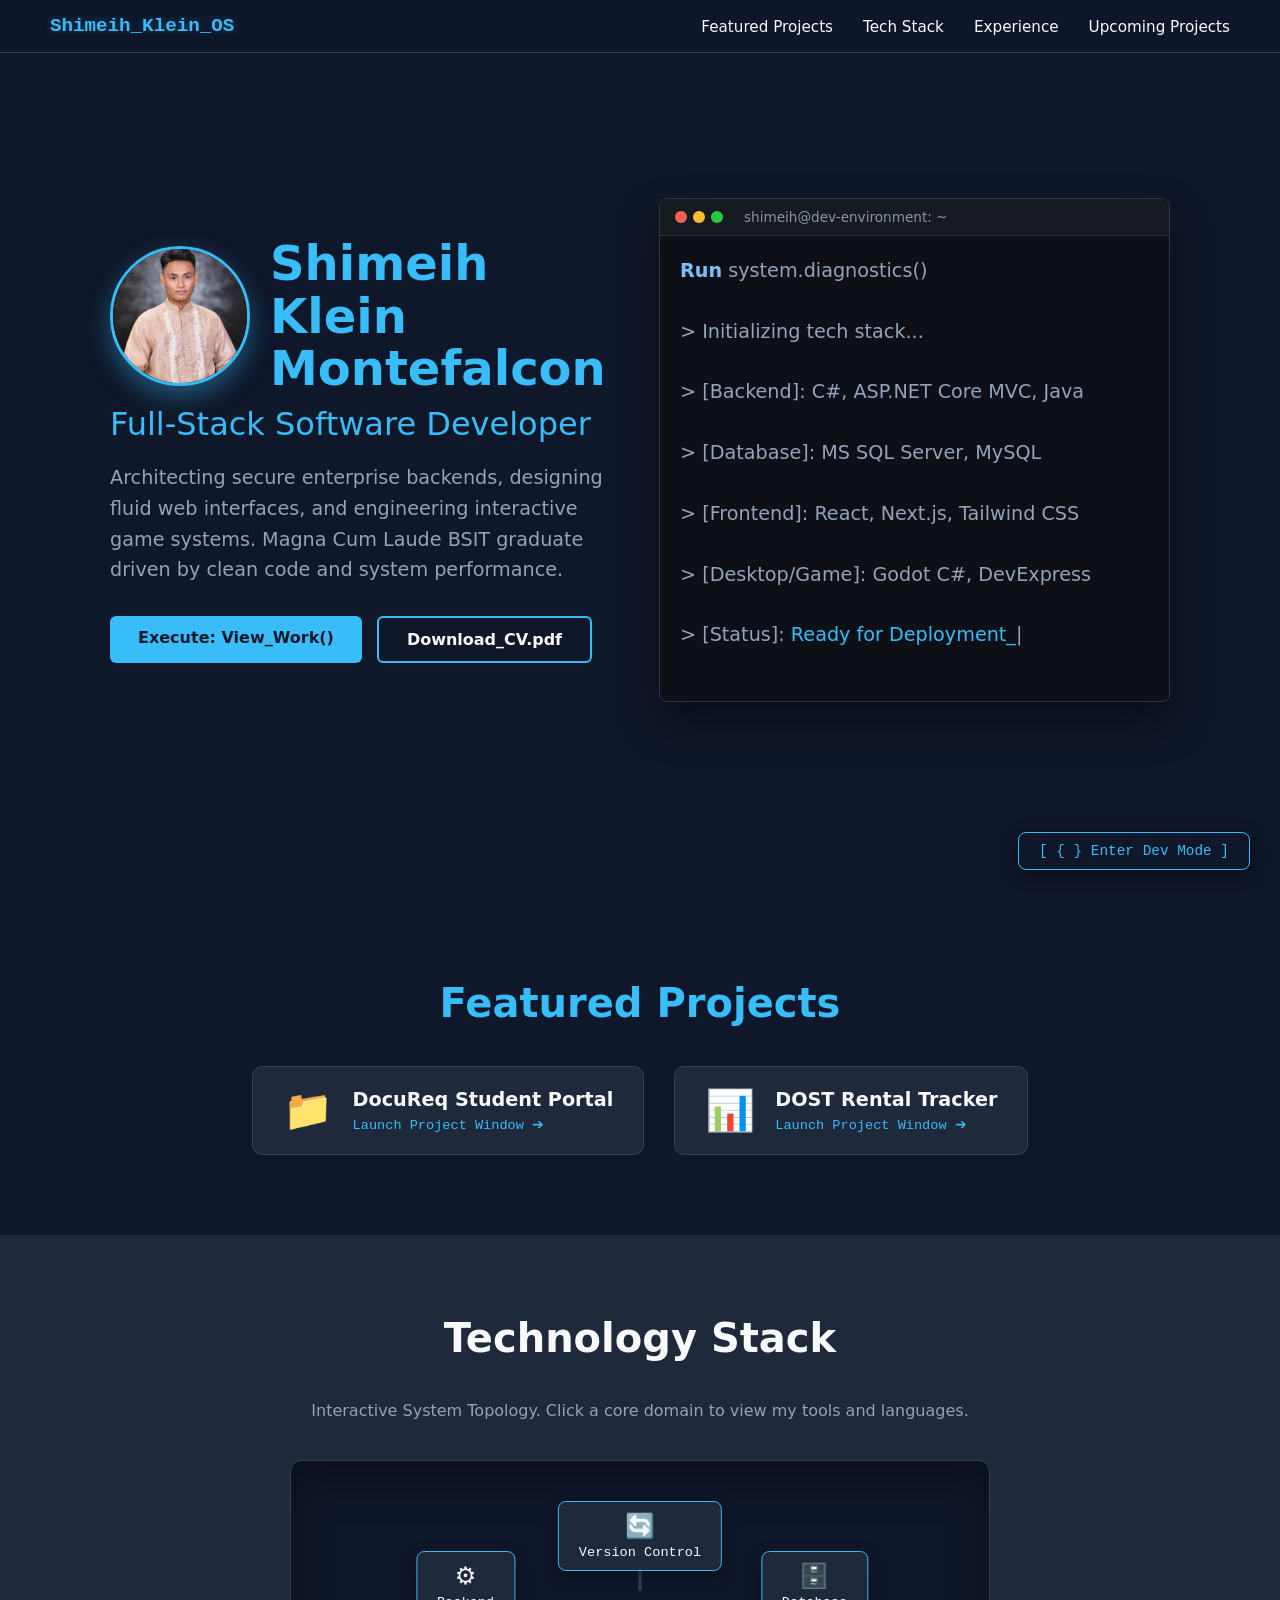
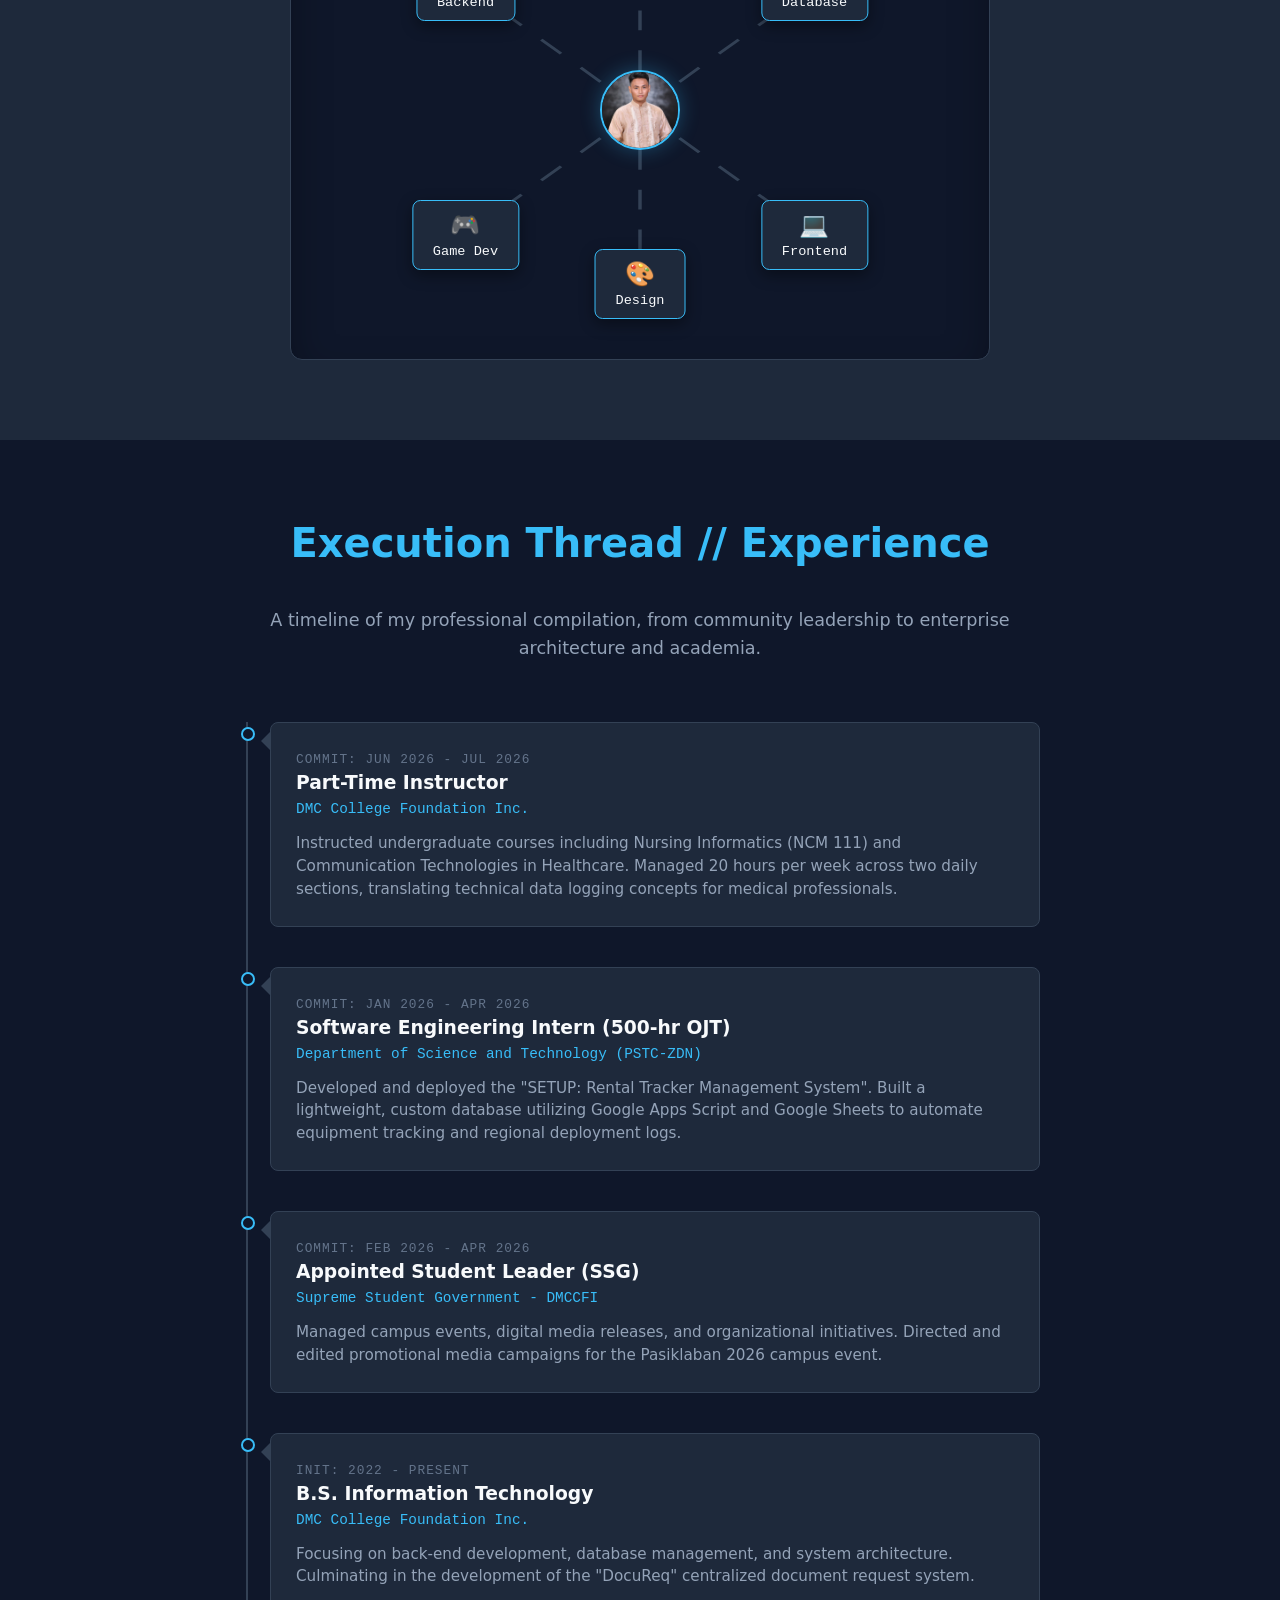
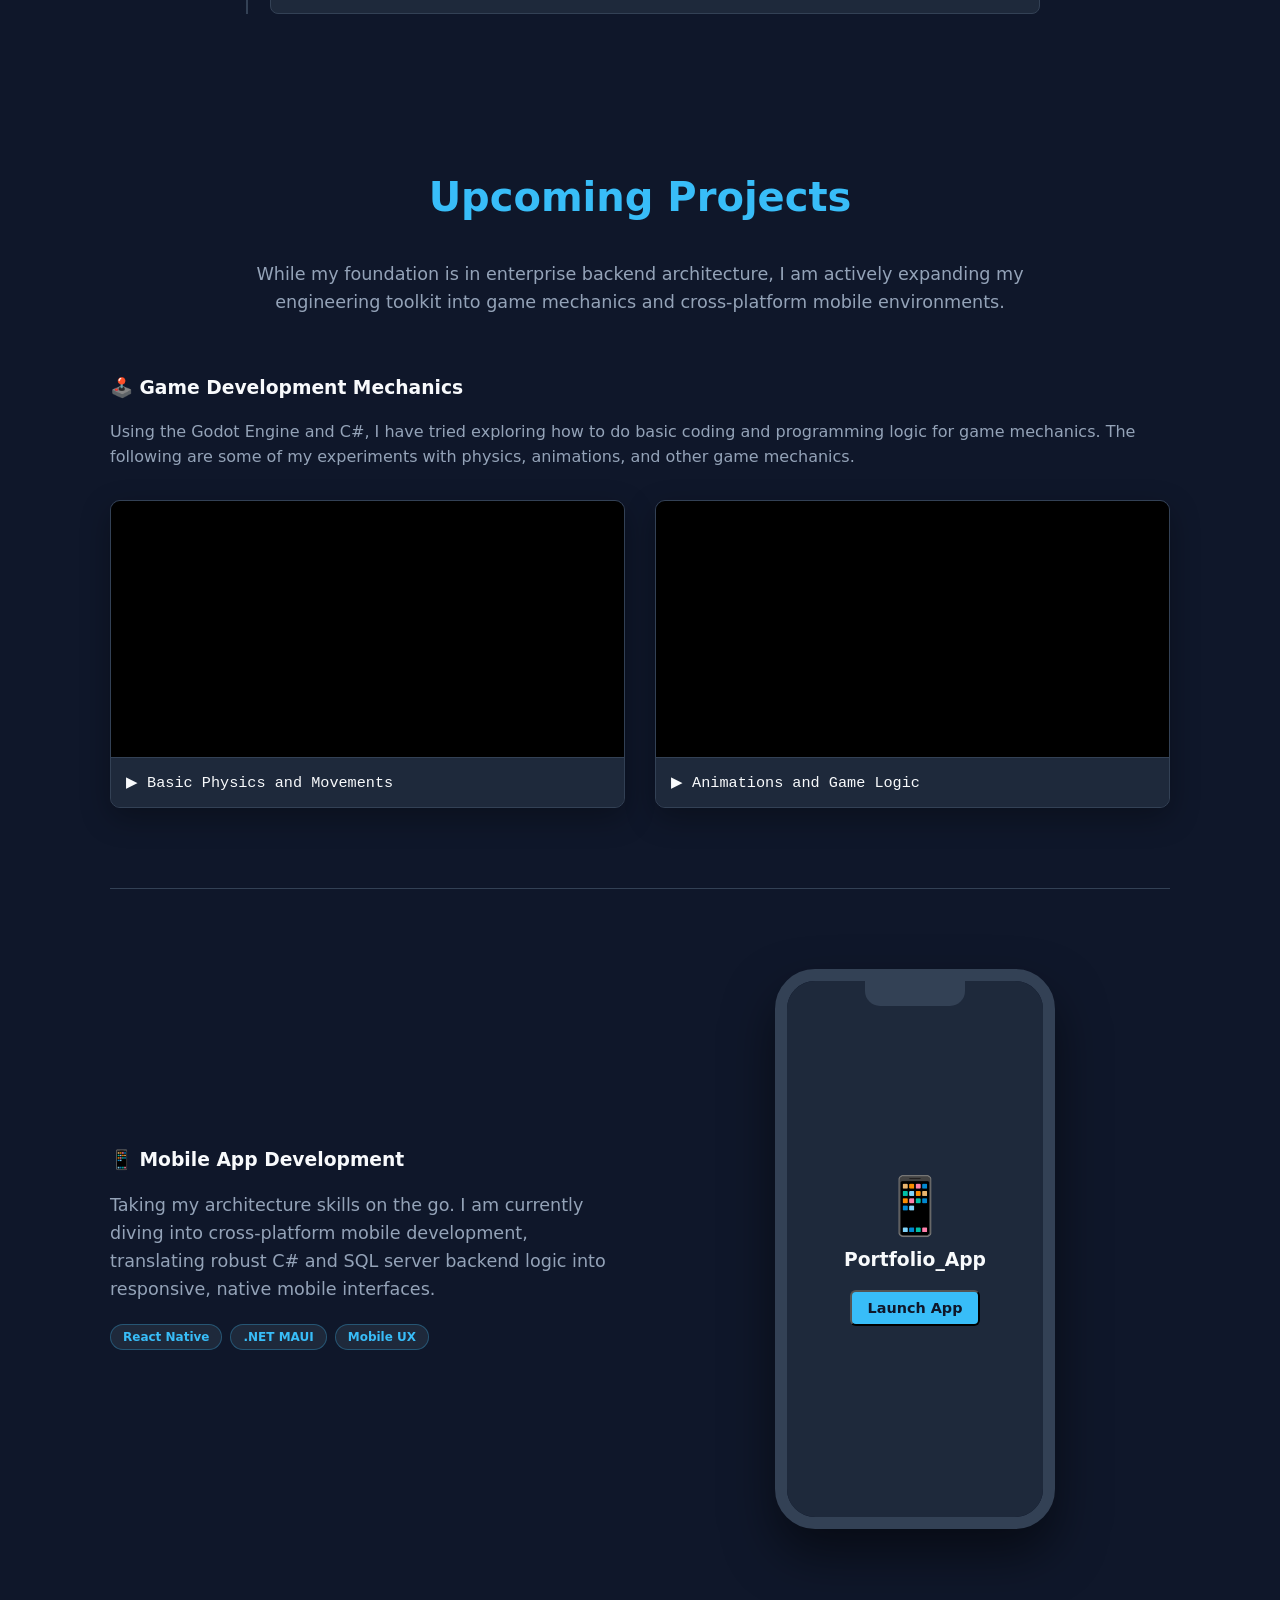
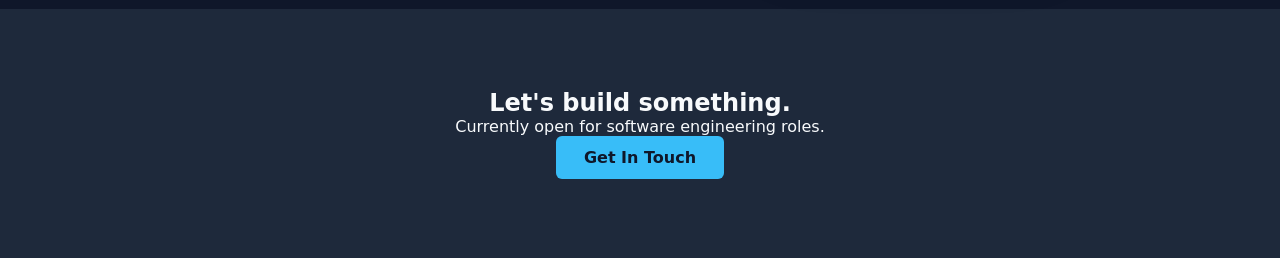
==== index.html @ 4741ec6b "arranged the order of section, added experience section, fixed bugs, added nav, added sleak animatio" ====
<!DOCTYPE html>
<html lang="en">
<head>
  <meta charset="UTF-8">
  <meta name="viewport" content="width=device-width, initial-scale=1.0">
  <title>Shimeih Montefalcon | Software Developer</title>
  <link rel="stylesheet" href="style.css">
</head>
<body>
  <!-- FIXED NAVIGATION BAR -->
  <nav id="navbar">
    <div class="nav-brand">Shimeih_Klein_OS</div>
    <ul class="nav-links">
      <li><a href="#projects">Featured Projects</a></li>
      <li><a href="#skills">Tech Stack</a></li>
      <li><a href="#experience">Experience</a></li>
      <li><a href="#sandbox">Upcoming Projects</a></li>
    </ul>
  </nav>
<!-- DEVELOPER MODE TOGGLE -->
  <!-- DEVELOPER MODE TOGGLE -->
  <button id="dev-toggle" class="dev-btn">[ { } Enter Dev Mode ]</button>
  
  <!-- THE MATRIX BACKGROUND -->
  <canvas id="matrix-bg" class="hidden"></canvas>

  <!-- HERO SECTION: THE TERMINAL -->
  <section id="hero" class="section-dark">
    <div class="container hero-split"> <!-- THIS LINE WAS MISSING -->
      
      <div class="hero-text">
        
        <!-- Grouped Profile Picture and Name -->
        <div class="profile-name-group">
          <div class="profile-wrapper" id="profile-trigger" title="Click to swap image!">
            <!-- Normal UI -->
            <img src="pics/pic1.jpg" alt="Shimeih Klein Montefalcon" id="profile-pic" class="profile-img">
            
            <!-- Skeletal Code (Revealed in X-Ray Mode) -->
            <div class="xray-code">
              &lt;img id="pic"<br>
              &nbsp;&nbsp;class="levitate"<br>
              &nbsp;&nbsp;src="avatar" /&gt;
            </div>
          </div> 
          <h1 class="accent-color">Shimeih Klein<br>Montefalcon</h1>
        </div>

        <h2 style="color: #38bdf8; margin-bottom: 20px;">Full-Stack Software Developer</h2>
        <p>Architecting secure enterprise backends, designing fluid web interfaces, and engineering interactive game systems. Magna Cum Laude BSIT graduate driven by clean code and system performance.</p>
        <div class="button-group-left">
          <a href="#projects" class="btn btn-primary">Execute: View_Work()</a>
          <a href="resume.pdf" class="btn btn-secondary">Download_CV.pdf</a>
        </div>
      </div>
      
      <!-- The "Wow Factor" Terminal Window -->
      <div class="terminal-window">
        <div class="terminal-header">
          <span class="dot red"></span>
          <span class="dot yellow"></span>
          <span class="dot green"></span>
          <span class="terminal-title">shimeih@dev-environment: ~</span>
        </div>
        <div class="terminal-body">
          <p><span class="command">Run</span> system.diagnostics()</p>
          <p class="output">> Initializing tech stack...</p>
          <p class="output">> [Backend]: C#, ASP.NET Core MVC, Java</p>
          <p class="output">> [Database]: MS SQL Server, MySQL</p>
          <p class="output">> [Frontend]: React, Next.js, Tailwind CSS</p>
          <p class="output">> [Desktop/Game]: Godot C#, DevExpress</p>
          <p class="output">> [Status]: <span class="accent-color">Ready for Deployment_</span></p>
        </div>
      </div>

    </div>
  </section>

  <!-- PROJECTS SECTION (MINIMALIST BUTTON TRIGGERS) -->
  <section id="projects" class="section-dark">
    <div class="container center-text">
      <h2 class="section-title accent-color">Featured Projects</h2>
      
      <div class="project-buttons-grid">
        <button class="project-trigger-btn" onclick="openModal('docureq')">
          <div class="btn-icon">📁</div>
          <div class="btn-text">
            <h3>DocuReq Student Portal</h3>
            <span>Launch Project Window ➔</span>
          </div>
        </button>

        <button class="project-trigger-btn" onclick="openModal('dost')">
          <div class="btn-icon">📊</div>
          <div class="btn-text">
            <h3>DOST Rental Tracker</h3>
            <span>Launch Project Window ➔</span>
          </div>
        </button>
      </div>
      
    </div>
  </section>

<!-- TECHNICAL ARCHITECTURE: NETWORK MAP -->
  <section id="skills" class="section-light">
    <div class="container center-text">
      <h2 class="section-title">Technology Stack</h2>
      <p style="color: #94a3b8; margin-bottom: 40px;">Interactive System Topology. Click a core domain to view my tools and languages.</p>
      
      <div class="network-viewport">
        
        <!-- EASTER EGG: The Hidden Background (Behind the map) -->
        <div id="easter-egg-bg" class="hidden" style="position: absolute; top: 0; left: 0; width: 100%; height: 100%; display: flex; flex-direction: column; align-items: center; justify-content: center; background-color: #0f172a; z-index: 0;">
          <img src="happycat.gif" alt="Dancing Cat" style="width: 150px; border-radius: 10px;">
          <h3 style="color: #38bdf8; margin-top: 15px; font-family: 'Consolas', monospace;">You found the secret!</h3>
        </div>
        
        <!-- EASTER EGG: The Hint Text -->
        <div id="easter-egg-hint" class="hidden" style="position: absolute; top: 20px; left: 20px; color: #0f0; font-family: 'Consolas', monospace; font-size: 0.9rem; z-index: 50; text-shadow: 0 0 5px #0f0; pointer-events: none;">Hmm? something is here...</div>
        <button id="reset-map" class="btn btn-secondary hidden" onclick="resetNetwork()" style="position: absolute; top: 10px; right: 10px; z-index: 100; font-size: 0.8rem; padding: 5px 10px;">[ - ] Zoom Out</button>
        
        <div class="network-map" id="network-map">
          
          <!-- The Connecting Wires -->
          <svg class="network-wires" viewBox="0 0 100 100" preserveAspectRatio="none">
            <!-- Center to Top Middle (Version Control) - NEW -->
            <line x1="50" y1="50" x2="50" y2="15" class="wire" />
            <!-- Center to Top Left (Backend) -->
            <line x1="50" y1="50" x2="25" y2="25" class="wire" />
            <!-- Center to Top Right (Database) -->
            <line x1="50" y1="50" x2="75" y2="25" class="wire" />
            <!-- Center to Bottom Left (Game Dev) -->
            <line x1="50" y1="50" x2="25" y2="75" class="wire" />
            <!-- Center to Bottom Right (Frontend) -->
            <line x1="50" y1="50" x2="75" y2="75" class="wire" />
            <!-- Center to Bottom Middle (Design & Leadership) -->
            <line x1="50" y1="50" x2="50" y2="85" class="wire" />
          </svg>

          <!-- The Center Hub (You) -->
          <div class="net-node center-node" style="left: 50%; top: 50%;">
            <img src="pics/pic1.jpg" alt="Center Hub" class="hub-img">
          </div>

          <!-- 1. Version Control Node (NEW - Top Center) -->
          <div class="net-node category-node" style="left: 50%; top: 15%;" onclick="focusNode(this, 50, 15)">
            <div class="node-content">
              <span class="icon">🔄</span>
              <span class="label">Version Control</span>
            </div>
            <div class="tech-dropdown">
              <div class="scrolling-wrapper">
                <div class="scrolling-content">
                  <div class="tech-item"><img src="logos/git.png" onerror="this.style.display='none'"><span>Git</span></div>
                  <div class="tech-item"><img src="logos/github.png" onerror="this.style.display='none'"><span>GitHub</span></div>
                </div>
              </div>
            </div>
          </div>

          <!-- 2. Backend Node (Updated) -->
          <div class="net-node category-node" style="left: 25%; top: 25%;" onclick="focusNode(this, 25, 25)">
            <div class="node-content">
              <span class="icon">⚙️</span>
              <span class="label">Backend</span>
            </div>
            <div class="tech-dropdown">
              <div class="scrolling-wrapper">
                <div class="scrolling-content">
                  <div class="tech-item"><img src="logos/csharp.png" onerror="this.style.display='none'"><span>C#</span></div>
                  <div class="tech-item"><img src="logos/aspnet.png" onerror="this.style.display='none'"><span>ASP.NET</span></div>
                  <div class="tech-item"><img src="logos/php.png" onerror="this.style.display='none'"><span>PHP</span></div>
                  <div class="tech-item"><img src="logos/laravel.png" onerror="this.style.display='none'"><span>Laravel</span></div>
                  <div class="tech-item"><img src="logos/nodejs.png" onerror="this.style.display='none'"><span>Node.js</span></div>
                  <div class="tech-item"><img src="logos/java.png" onerror="this.style.display='none'"><span>Java</span></div>
                  <div class="tech-item"><img src="logos/appscript.png" onerror="this.style.display='none'"><span>Apps Script</span></div>
                </div>
              </div>
            </div>
          </div>

          <!-- 3. Database Node -->
          <div class="net-node category-node" style="left: 75%; top: 25%;" onclick="focusNode(this, 75, 25)">
            <div class="node-content">
              <span class="icon">🗄️</span>
              <span class="label">Database</span>
            </div>
            <div class="tech-dropdown">
              <div class="scrolling-wrapper">
                <div class="scrolling-content">
                  <div class="tech-item"><img src="logos/sql.png" onerror="this.style.display='none'"><span>MS SQL</span></div>
                  <div class="tech-item"><img src="logos/mysql.png" onerror="this.style.display='none'"><span>MySQL</span></div>
                  <div class="tech-item"><img src="logos/ssms.png" onerror="this.style.display='none'"><span>SSMS</span></div>
                </div>
              </div>
            </div>
          </div>

          <!-- 4. Desktop/Game Node -->
          <div class="net-node category-node" style="left: 25%; top: 75%;" onclick="focusNode(this, 25, 75)">
            <div class="node-content">
              <span class="icon">🎮</span>
              <span class="label">Game Dev</span>
            </div>
            <div class="tech-dropdown">
              <div class="scrolling-wrapper">
                <div class="scrolling-content">
                  <div class="tech-item"><img src="logos/godot.png" onerror="this.style.display='none'"><span>Godot</span></div>
                  <div class="tech-item"><img src="logos/devexpress.png" onerror="this.style.display='none'"><span>DevEx</span></div>
                  <div class="tech-item"><img src="logos/dotnet.png" onerror="this.style.display='none'"><span>.NET</span></div>
                </div>
              </div>
            </div>
          </div>

          <!-- 5. Frontend Node (Updated) -->
          <div class="net-node category-node" style="left: 75%; top: 75%;" onclick="focusNode(this, 75, 75)">
            <div class="node-content">
              <span class="icon">💻</span>
              <span class="label">Frontend</span>
            </div>
            <div class="tech-dropdown">
              <div class="scrolling-wrapper">
                <div class="scrolling-content">
                  <div class="tech-item"><img src="logos/html.png" onerror="this.style.display='none'"><span>HTML5</span></div>
                  <div class="tech-item"><img src="logos/css3.png" onerror="this.style.display='none'"><span>CSS3</span></div>
                  <div class="tech-item"><img src="logos/javascript.png" onerror="this.style.display='none'"><span>JavaScript</span></div>
                  <div class="tech-item"><img src="logos/typescript.png" onerror="this.style.display='none'"><span>TypeScript</span></div>
                  <div class="tech-item"><img src="logos/react.png" onerror="this.style.display='none'"><span>React</span></div>
                  <div class="tech-item"><img src="logos/tailwind.png" onerror="this.style.display='none'"><span>Tailwind</span></div>
                  <div class="tech-item"><img src="logos/bootstrap.png" onerror="this.style.display='none'"><span>Bootstrap</span></div>
                </div>
              </div>
            </div>
          </div>

          <!-- 6. Design & Leadership Node -->
          <div class="net-node category-node" style="left: 50%; top: 85%;" onclick="focusNode(this, 50, 85)">
            <div class="node-content">
              <span class="icon">🎨</span>
              <span class="label">Design</span>
            </div>
            <div class="tech-dropdown">
              <div class="scrolling-wrapper">
                <div class="scrolling-content">
                  <div class="tech-item"><img src="design.png" onerror="this.style.display='none'"><span>Graphics</span></div>
                  <div class="tech-item"><img src="manage.png" onerror="this.style.display='none'"><span>Leadership</span></div>
                  <div class="tech-item"><img src="pm.png" onerror="this.style.display='none'"><span>Project Mgt</span></div>
                </div>
              </div>
            </div>
          </div>

        </div>
      </div>
    </div>
  </section>

  <!-- EXPERIENCE TIMELINE (GIT LOG) -->
  <section id="experience" class="section-dark">
    <div class="container">
      <h2 class="section-title accent-color">Execution Thread // Experience</h2>
      <p class="center-text" style="color: #94a3b8; max-width: 800px; margin: 0 auto 60px auto; font-size: 1.1rem; line-height: 1.6;">
        A timeline of my professional compilation, from community leadership to enterprise architecture and academia.
      </p>

      <div class="git-timeline">
        
        <!-- Commit 1: Instructor -->
        <div class="timeline-commit scroll-hidden">
          <div class="commit-dot"></div>
          <div class="commit-card">
            <span class="commit-date">COMMIT: JUN 2026 - JUL 2026</span>
            <h3 style="color: #f8fafc; margin: 5px 0;">Part-Time Instructor</h3>
            <span style="color: #38bdf8; font-size: 0.9rem; font-family: 'Consolas', monospace;">DMC College Foundation Inc.</span>
            <p style="color: #94a3b8; margin-top: 15px; font-size: 0.95rem; line-height: 1.5;">
              Instructed undergraduate courses including Nursing Informatics (NCM 111) and Communication Technologies in Healthcare. Managed 20 hours per week across two daily sections, translating technical data logging concepts for medical professionals.
            </p>
          </div>
        </div>

        <!-- Commit 2: DOST OJT -->
        <div class="timeline-commit scroll-hidden">
          <div class="commit-dot"></div>
          <div class="commit-card">
            <span class="commit-date">COMMIT: JAN 2026 - APR 2026</span>
            <h3 style="color: #f8fafc; margin: 5px 0;">Software Engineering Intern (500-hr OJT)</h3>
            <span style="color: #38bdf8; font-size: 0.9rem; font-family: 'Consolas', monospace;">Department of Science and Technology (PSTC-ZDN)</span>
            <p style="color: #94a3b8; margin-top: 15px; font-size: 0.95rem; line-height: 1.5;">
              Developed and deployed the "SETUP: Rental Tracker Management System". Built a lightweight, custom database utilizing Google Apps Script and Google Sheets to automate equipment tracking and regional deployment logs.
            </p>
          </div>
        </div>

        <!-- Commit 3: SSG Leader -->
        <div class="timeline-commit scroll-hidden">
          <div class="commit-dot"></div>
          <div class="commit-card">
            <span class="commit-date">COMMIT: FEB 2026 - APR 2026</span>
            <h3 style="color: #f8fafc; margin: 5px 0;">Appointed Student Leader (SSG)</h3>
            <span style="color: #38bdf8; font-size: 0.9rem; font-family: 'Consolas', monospace;">Supreme Student Government - DMCCFI</span>
            <p style="color: #94a3b8; margin-top: 15px; font-size: 0.95rem; line-height: 1.5;">
              Managed campus events, digital media releases, and organizational initiatives. Directed and edited promotional media campaigns for the Pasiklaban 2026 campus event.
            </p>
          </div>
        </div>

        <!-- Commit 4: Academic Foundation -->
        <div class="timeline-commit scroll-hidden">
          <div class="commit-dot"></div>
          <div class="commit-card">
            <span class="commit-date">INIT: 2022 - PRESENT</span>
            <h3 style="color: #f8fafc; margin: 5px 0;">B.S. Information Technology</h3>
            <span style="color: #38bdf8; font-size: 0.9rem; font-family: 'Consolas', monospace;">DMC College Foundation Inc.</span>
            <p style="color: #94a3b8; margin-top: 15px; font-size: 0.95rem; line-height: 1.5;">
              Focusing on back-end development, database management, and system architecture. Culminating in the development of the "DocuReq" centralized document request system.
            </p>
          </div>
        </div>

      </div>
    </div>
  </section>

  <!-- CURRENT FOCUS & SANDBOX SECTION -->
  <section id="sandbox" class="section-dark">
    <div class="container">
      <h2 class="section-title accent-color">Upcoming Projects</h2>
      <p class="center-text" style="color: #94a3b8; max-width: 800px; margin: 0 auto 60px auto; font-size: 1.1rem; line-height: 1.6;">
        While my foundation is in enterprise backend architecture, I am actively expanding my engineering toolkit into game mechanics and cross-platform mobile environments.
      </p>

      <!-- Sub-section 1: Game Development -->
      <div class="sandbox-block" style="margin-bottom: 80px;">
        <h3 style="margin-bottom: 20px; color: #f8fafc;">🕹️ Game Development Mechanics</h3>
        <p style="color: #94a3b8; margin-bottom: 30px; line-height: 1.6;">
          Using the Godot Engine and C#, I have tried exploring how to do basic coding and programming logic for game mechanics. The following are some of my experiments with physics, animations, and other game mechanics.
        </p>
        
        <div class="video-showcase-grid">
          <div class="video-card">
            <video src="vids/godot1.mp4" autoplay loop muted playsinline class="showcase-video"></video>
            <div class="video-caption">▶ Basic Physics and Movements</div>
          </div>
          <div class="video-card">
            <video src="vids/godot2.mp4" autoplay loop muted playsinline class="showcase-video"></video>
            <div class="video-caption">▶ Animations and Game Logic</div>
          </div>
        </div>
      </div>

      <!-- Subtle Divider -->
      <hr style="border: 0; height: 1px; background-color: #334155; margin-bottom: 80px;">

      <!-- Sub-section 2: Mobile App Development -->
      <div class="sandbox-block hero-split">
        <div class="hero-text">
          <h3 style="margin-bottom: 20px; color: #f8fafc;">📱 Mobile App Development</h3>
          <p style="color: #94a3b8; font-size: 1.1rem; line-height: 1.6; margin-bottom: 20px;">
            Taking my architecture skills on the go. I am currently diving into cross-platform mobile development, translating robust C# and SQL server backend logic into responsive, native mobile interfaces.
          </p>
          <div class="tech-tags">
            <span>React Native</span> <span>.NET MAUI</span> <span>Mobile UX</span>
          </div>
        </div>
        
        <!-- The Interactive CSS Phone -->
        <div class="phone-container">
          <div class="phone-frame">
            <div class="phone-notch"></div>
            
            <div class="phone-screen" id="mobile-screen">
              <!-- State 1: Start Screen -->
              <div class="app-ui" id="app-start">
                <div class="app-icon">📱</div>
                <h3 style="margin-bottom: 20px; color: #f8fafc;">Portfolio_App</h3>
                <button class="btn btn-primary" onclick="bootApp()" style="padding: 8px 16px; font-size: 0.9rem;">Launch App</button>
              </div>
              
              <!-- State 2: Loading Sequence (Hidden) -->
              <div class="app-ui hidden" id="app-loading">
                <div class="spinner"></div>
                <p class="terminal-text">Compiling assets...</p>
                <p class="terminal-text" style="color: #94a3b8; font-size: 0.75rem; margin-top: 5px;">Connecting to C# backend</p>
              </div>
              
              <!-- State 3: Active App (Hidden) -->
              <div class="app-ui hidden" id="app-active" style="padding: 0;">
                <div class="mobile-header" style="color: #f8fafc;">Home</div>
                <div class="mobile-body">
                  <div class="skeleton-line"></div>
                  <div class="skeleton-line short"></div>
                  
                  <div class="mobile-card">
                    <strong>Status:</strong> Sync Successful
                    <br><br>
                    <span style="color: #94a3b8;">Data retrieved from MS SQL Server via secure API endpoint.</span>
                  </div>
                  
                  <button class="btn btn-secondary" onclick="resetApp()" style="margin-top: 40px; font-size: 0.8rem; padding: 6px 12px;">Close App</button>
                </div>
              </div>
            </div>
          </div>
        </div>
      </div>

    </div>
  </section>

  <!-- FOOTER -->
  <footer id="contact" class="section-light center-text">
    <div class="container">
      <h2>Let's build something.</h2>
      <p>Currently open for software engineering roles.</p>
      <a href="mailto:your.email@gmail.com" class="btn btn-primary">Get In Touch</a>
    </div>
  </footer>

  <!-- PROJECT APP WINDOW (MODAL) -->
  <div id="project-modal" class="modal-overlay" onclick="closeModal(event)">
    <div class="modal-window">
      <div class="modal-header">
        <span class="modal-title-bar" id="modal-header-title">Project_Viewer.exe</span>
        <button class="close-modal-btn" onclick="forceCloseModal()">✖</button>
      </div>
      
      <div class="modal-content-split">
        <!-- Left Side: Carousel -->
        <div class="modal-carousel">
          <img src="" alt="Project Screenshot" id="modal-img" class="carousel-img" onclick="openLightbox(this.src)">
          <p class="click-reminder">🔍 Click image to enlarge</p>
          <div class="carousel-controls">
            <button onclick="modalPrevImage()">◀ Prev</button>
            <button onclick="modalNextImage()">Next ▶</button>
          </div>
        </div>
        
        <!-- Right Side: Description -->
        <div class="modal-info">
          <h3 id="modal-title" style="color: #38bdf8; margin-bottom: 15px; font-size: 1.8rem;">Project Title</h3>
          <p id="modal-desc" style="color: #cbd5e1; line-height: 1.6; font-size: 1.05rem;">Project description goes here.</p>
        </div>
      </div>
    </div>
  </div>
  
  <!-- FULLSCREEN LIGHTBOX -->
  <div id="lightbox" class="lightbox" onclick="closeLightbox()">
    <span class="close-lightbox">&times;</span>
    <img class="lightbox-content" id="lightbox-img">
  </div>
  
  <script>
    function toggleCard(clickedCard) {
      // 1. Find all cards on the page
      const allCards = document.querySelectorAll('.tech-card');
      
      // 2. If the clicked card is already open, just close it.
      if (clickedCard.classList.contains('expanded')) {
        clickedCard.classList.remove('expanded');
        return;
      }
      
      // 3. Otherwise, close ALL cards first (Accordion style)
      allCards.forEach(card => {
        card.classList.remove('expanded');
      });
      
      // 4. Then open the one you just clicked
      clickedCard.classList.add('expanded');
    }
    // --- PROFILE PICTURE LOGIC ---
    // Insert the exact file names of your 3 pictures here
    const images = ['pics/pic1.jpg', 'pics/pic2.jpg', 'pics/pic3.jpg'];
    let currentImgIndex = 0;
    
    const profilePic = document.getElementById('profile-pic');
    const profileTrigger = document.getElementById('profile-trigger');
    let autoSwapTimer;

    function swapImage() {
      // 1. Add the spin class to trigger the CSS animation
      profilePic.classList.add('spin-active');
      
      // 2. Wait exactly 300ms (halfway through the 0.6s spin) to swap the image source
      setTimeout(() => {
        currentImgIndex = (currentImgIndex + 1) % images.length;
        profilePic.src = images[currentImgIndex];
      }, 300);

      // 3. Remove the class after the animation ends (600ms) so it can spin again later
      setTimeout(() => {
        profilePic.classList.remove('spin-active');
      }, 600);
    }

    function resetTimer() {
      clearInterval(autoSwapTimer);
      autoSwapTimer = setInterval(swapImage, 5000); // 5000 milliseconds = 5 seconds
    }

    // Start the timer when the page loads
    resetTimer();

    // When the user clicks the floating image, swap it immediately and restart the clock
    profileTrigger.addEventListener('click', () => {
      swapImage();
      resetTimer(); 
    });

    // --- X-RAY / MATRIX DEV MODE LOGIC ---
    const devToggle = document.getElementById('dev-toggle');
    const canvas = document.getElementById('matrix-bg');
    const ctx = canvas.getContext('2d');
    let matrixInterval;

    // The characters that will fall
    const katakana = 'アァカサタナハマヤャラワガザダバパイィキシチニヒミリヰギジヂビピウゥクスツヌフムユュルグズブヅプエェケセテネヘメレヱゲゼデベペオォコソトノホモヨョロゴゾドボポヴッン';
    const latin = 'ABCDEFGHIJKLMNOPQRSTUVWXYZ';
    const nums = '0123456789';
    const alphabet = katakana + latin + nums;

    const fontSize = 16;
    let columns = window.innerWidth / fontSize;
    let drops = [];

    // Prepares the canvas size
    function initMatrix() {
      canvas.width = window.innerWidth;
      canvas.height = window.innerHeight;
      columns = canvas.width / fontSize;
      drops = [];
      for(let x = 0; x < columns; x++) { drops[x] = 1; }
    }

    // Draws the falling code frame by frame
    function drawMatrix() {
      ctx.fillStyle = 'rgba(0, 0, 0, 0.05)';
      ctx.fillRect(0, 0, canvas.width, canvas.height);
      
      ctx.fillStyle = '#0F0'; // Matrix Green
      ctx.font = fontSize + 'px monospace';
      
      for(let i = 0; i < drops.length; i++) {
        const text = alphabet.charAt(Math.floor(Math.random() * alphabet.length));
        ctx.fillText(text, i * fontSize, drops[i] * fontSize);
        
        // Randomly reset a drop to the top of the screen
        if(drops[i] * fontSize > canvas.height && Math.random() > 0.975) {
          drops[i] = 0;
        }
        drops[i]++;
      }
    }

    // Adjust the canvas if the user resizes their window
    window.addEventListener('resize', () => {
      if(document.body.classList.contains('xray-active')) initMatrix();
    });

    // The Toggle Trigger
    devToggle.addEventListener('click', () => {
      document.body.classList.toggle('xray-active');
      
      if(document.body.classList.contains('xray-active')) {
        devToggle.innerText = "[ X ] Exit X-Ray";
        canvas.classList.remove('hidden');
        initMatrix();
        matrixInterval = setInterval(drawMatrix, 33); // Runs at ~30 FPS
      } else {
        devToggle.innerText = "[ { } Enter Dev Mode ]";
        canvas.classList.add('hidden');
        clearInterval(matrixInterval);
        ctx.clearRect(0, 0, canvas.width, canvas.height); // Clears the screen
      }
    });

    // --- PROJECT CAROUSEL LOGIC ---
    

    // Keeps track of which image is currently showing
    const currentIndices = {
      'docureq': 0,
      'dost': 0
    };

    // --- APP WINDOW (MODAL) LOGIC ---
    
    // The master database of your projects
    const projectData = {
      'docureq': {
        title: 'DocuReq Student Portal',
        desc: 'A centralized web portal built entirely with C#, ASP.NET Core MVC, and Microsoft SQL Server. It features a robust relational database backend that handles document requests securely and efficiently, replacing manual campus workflows.',
        images: ['screenshots/docureq1.png', 'screenshots/docureq2.png', 'screenshots/docureq3.png', 'screenshots/docureq4.png', 'screenshots/docureq5.png', 'screenshots/docureq6.png', 'screenshots/docureq7.png', 'screenshots/docureq8.png', 'screenshots/docureq9.png']
      },
      'dost': {
        title: 'DOST Rental Tracker',
        desc: 'An automated management system built for the Department of Science and Technology. Engineered using Google Apps Script and Google Sheets, it acts as a lightweight custom database to track equipment deployment and rental statuses.',
        images: ['screenshots/dost1.png', 'screenshots/dost2.png', 'screenshots/dost3.png', 'screenshots/dost4.png', 'screenshots/dost5.png', 'screenshots/dost6.png']
      }
    };

    let activeProjectKey = '';
    let activeImageIndex = 0;

    function openModal(projectKey) {
      activeProjectKey = projectKey;
      activeImageIndex = 0;
      const data = projectData[projectKey];

      // Populate the text
      document.getElementById('modal-title').innerText = data.title;
      document.getElementById('modal-desc').innerText = data.desc;
      
      // Load the first image
      const imgElement = document.getElementById('modal-img');
      imgElement.src = data.images[0];
      
      // Show the window
      document.getElementById('project-modal').classList.add('show');
    }

    function forceCloseModal() {
      document.getElementById('project-modal').classList.remove('show');
    }

    // Closes modal if you click the dark background outside the window
    function closeModal(event) {
      if (event.target.id === 'project-modal') forceCloseModal();
    }

    function modalPrevImage() {
      const imgElement = document.getElementById('modal-img');
      const images = projectData[activeProjectKey].images;
      
      imgElement.classList.add('fade-out');
      setTimeout(() => {
        activeImageIndex = (activeImageIndex - 1 + images.length) % images.length;
        imgElement.src = images[activeImageIndex];
        imgElement.classList.remove('fade-out');
      }, 200);
    }

    function modalNextImage() {
      const imgElement = document.getElementById('modal-img');
      const images = projectData[activeProjectKey].images;
      
      imgElement.classList.add('fade-out');
      setTimeout(() => {
        activeImageIndex = (activeImageIndex + 1) % images.length;
        imgElement.src = images[activeImageIndex];
        imgElement.classList.remove('fade-out');
      }, 200);
    }

    // --- LIGHTBOX LOGIC ---
    function openLightbox(imageSrc) {
      const lightbox = document.getElementById('lightbox');
      const lightboxImg = document.getElementById('lightbox-img');
      
      lightboxImg.src = imageSrc;         // Put the clicked image into the lightbox
      lightbox.classList.add('show');     // Trigger the CSS animation to show it
    }

    function closeLightbox() {
      const lightbox = document.getElementById('lightbox');
      lightbox.classList.remove('show');  // Trigger the CSS animation to hide it
    }

    // --- MOBILE APP SIMULATOR LOGIC ---
    function bootApp() {
      // Hide start screen, show loading
      document.getElementById('app-start').classList.add('hidden');
      document.getElementById('app-loading').classList.remove('hidden');
      
      // Wait exactly 2 seconds, then show the app interface
      setTimeout(() => {
        document.getElementById('app-loading').classList.add('hidden');
        document.getElementById('app-active').classList.remove('hidden');
      }, 2000); 
    }

    function resetApp() {
      // Closes the app and resets to the start screen
      document.getElementById('app-active').classList.add('hidden');
      document.getElementById('app-start').classList.remove('hidden');
    }

    // --- ADVANCED NETWORK MAP ENGINE ---
    const networkMap = document.getElementById('network-map');
    const networkViewport = document.querySelector('.network-viewport');
    const resetBtn = document.getElementById('reset-map');

    let scale = 1;
    let currentX = 0;
    let currentY = 0;
    
    // Dragging State Variables
    let isDragging = false;
    let startMouseX, startMouseY;

    // Easter Egg Variables
    let eggTimer = null;
    let isEggTriggered = false;

    // Apply the math to the screen
    function updateTransform() {
      networkMap.style.transform = `translate(${currentX}px, ${currentY}px) scale(${scale})`;
    }

    // 3. Free-Roam Mouse Wheel Zoom Logic
    networkViewport.addEventListener('wheel', (e) => {
      // Prevent the main webpage from scrolling when zooming the map
      e.preventDefault(); 
      
      const zoomSpeed = 0.15; // How fast it zooms per scroll tick
      
      // If deltaY is negative, they are scrolling UP (Zoom In)
      if (e.deltaY < 0) {
        scale += zoomSpeed;
      } 
      // If deltaY is positive, they are scrolling DOWN (Zoom Out)
      else {
        scale -= zoomSpeed;
      }
      
      // Constrain the zoom limits: Minimum 1x (normal), Maximum 3x (super close)
      scale = Math.max(1, Math.min(scale, 3));
      
      // Apply the zoom
      updateTransform();
      
      // If the user zooms all the way back out to normal size, reset the menus
      if (scale === 1) {
        resetNetwork();
      } else {
        // Show the reset button so they can click to instantly zoom out
        resetBtn.classList.remove('hidden');
      }
    });

    // 4. Click Outside to Reset Logic
    document.addEventListener('click', (e) => {
      // Check if the map is currently zoomed in
      const isZoomed = networkViewport.classList.contains('zoomed');
      
      // If we clicked somewhere on the screen that is NOT inside the network viewport
      if (isZoomed && !networkViewport.contains(e.target)) {
        resetNetwork();
      }
    });
    
    // 5. Seamless Infinite Scroll Cloner
    // This secretly duplicates the items in your tech dropdowns so they can loop endlessly
    document.querySelectorAll('.scrolling-content').forEach(content => {
      // Takes whatever is inside the list and copies it directly below itself
      content.innerHTML += content.innerHTML;
    });

    // 1. Centering Zoom Logic (Fixes the out-of-bounds issue)
    function focusNode(clickedNode, xPercent, yPercent) {
      document.querySelectorAll('.category-node').forEach(node => node.classList.remove('active'));
      clickedNode.classList.add('active');
      networkViewport.classList.add('zoomed');
      
      scale = 1.6; // Slightly zoomed out so sub-nodes fit perfectly
      
      // Calculate how far to pan to put the clicked node in the dead center
      const mapWidth = networkViewport.offsetWidth;
      const mapHeight = networkViewport.offsetHeight;
      
      currentX = ((50 - xPercent) / 100) * mapWidth * scale;
      currentY = ((50 - yPercent) / 100) * mapHeight * scale;
      
      updateTransform();
      resetBtn.classList.remove('hidden');
    }

    function resetNetwork() {
      scale = 1;
      currentX = 0;
      currentY = 0;
      updateTransform();
      
      document.querySelectorAll('.category-node').forEach(node => node.classList.remove('active'));
      networkViewport.classList.remove('zoomed');
      resetBtn.classList.add('hidden');
      
      // --- Reset Easter Egg ---
      isEggTriggered = false;
      if (eggTimer) clearTimeout(eggTimer);
      eggTimer = null;
      document.getElementById('easter-egg-bg').classList.add('hidden');
      document.getElementById('easter-egg-hint').classList.add('hidden');
      networkMap.classList.remove('flung'); // Snaps the map back instantly
    }

    // 2. Blueprint Dragging Logic (Navigation with Limits)
    networkViewport.addEventListener('mousedown', (e) => {
      // Don't trigger drag if they are clicking a node or button
      if (e.target.closest('.category-node') || e.target.closest('.btn')) return; 
      
      isDragging = true;
      networkViewport.classList.add('is-dragging');
      
      // Record where the mouse grabbed the map
      startMouseX = e.clientX - currentX;
      startMouseY = e.clientY - currentY;
    });

    window.addEventListener('mousemove', (e) => {
      if (!isDragging) return;
      
      // Calculate the distance dragged
      let rawX = e.clientX - startMouseX;
      let rawY = e.clientY - startMouseY;

      // Implements the boundaries (Limits panning to 250px in any direction)
      const limit = 250 * scale; 
      currentX = Math.max(-limit, Math.min(limit, rawX));
      currentY = Math.max(-limit, Math.min(limit, rawY));

      updateTransform();
    });

    window.addEventListener('mousemove', (e) => {
      if (!isDragging) return;
      
      let rawX = e.clientX - startMouseX;
      let rawY = e.clientY - startMouseY;

      const limit = 250 * scale; 
      currentX = Math.max(-limit, Math.min(limit, rawX));
      currentY = Math.max(-limit, Math.min(limit, rawY));

      updateTransform();

      // --- EASTER EGG LOGIC ---
      // If user drags the map hard to the bottom-right (rawX/rawY hit the limit)
      if (rawX >= limit && rawY >= limit && !isEggTriggered) {
        
        document.getElementById('easter-egg-hint').classList.remove('hidden');
        
        // Start the 3-second timer if it hasn't started yet
        if (!eggTimer) {
          eggTimer = setTimeout(() => {
            isEggTriggered = true;
            document.getElementById('easter-egg-hint').classList.add('hidden');
            document.getElementById('easter-egg-bg').classList.remove('hidden');
            
            // Fling the blueprint away!
            networkMap.classList.add('flung');
            
            // Force the mouse to let go of the map
            isDragging = false;
            networkViewport.classList.remove('is-dragging');
            
            // Show reset button so they know they can click it to exit
            resetBtn.classList.remove('hidden');
          }, 3000); // 3000 milliseconds = 3 seconds
        }
      } else {
        // If they stop pulling the edge before 3 seconds, cancel the timer
        if (!isEggTriggered) {
          document.getElementById('easter-egg-hint').classList.add('hidden');
          if (eggTimer) {
            clearTimeout(eggTimer);
            eggTimer = null;
          }
        }
      }
    });

    window.addEventListener('mouseup', () => {
      if (isDragging) {
        isDragging = false;
        networkViewport.classList.remove('is-dragging');
      }
    });
    
    // Safety catch if the mouse leaves the window while dragging
    window.addEventListener('mouseleave', () => {
      if (isDragging) {
        isDragging = false;
        networkViewport.classList.remove('is-dragging');
      }
    });

    // --- SCROLL ANIMATION ENGINE ---
    // Sets the trigger line. Elements animate when 15% of them crosses into the screen.
    const scrollObserverOptions = {
      root: null,
      rootMargin: '0px',
      threshold: 0.15 
    };

    const scrollObserver = new IntersectionObserver((entries) => {
      entries.forEach(entry => {
        if (entry.isIntersecting) {
          // Element enters the screen: trigger the glide-up animation
          entry.target.classList.add('scroll-show');
        } else {
          // Element leaves the screen: reset it back to hidden so it can animate again
          entry.target.classList.remove('scroll-show');
        }
      });
    }, scrollObserverOptions);

    // Automatically apply the hidden state and start watching these elements
    const elementsToAnimate = document.querySelectorAll(
      'section h2, .project-trigger-btn, .network-viewport, .sandbox-block, .video-card, .timeline-commit'
    );
    
    elementsToAnimate.forEach(el => {
      el.classList.add('scroll-hidden');
      scrollObserver.observe(el);
    });
    // --- CLICK OUTSIDE TO RESET LOGIC ---
    document.addEventListener('mousedown', (e) => {
      // Check if the map is currently zoomed in or altered
      const isZoomed = networkViewport.classList.contains('zoomed');
      
      // If the map is zoomed in, AND the user clicks completely outside the blueprint box
      if (isZoomed && !networkViewport.contains(e.target)) {
        resetNetwork();
      }
    });
  </script>

</body>
</html>
---- style.css ----
/* --- GLOBAL SMOOTH SCROLL --- */
html {
  scroll-behavior: smooth;
  scroll-padding-top: 80px; /* Prevents the navbar from hiding the section headers */
}

/* --- NAVIGATION BAR --- */
#navbar {
  position: fixed;
  top: 0; left: 0; width: 100%;
  background: rgba(15, 23, 42, 0.85); /* Frosted glass effect */
  backdrop-filter: blur(10px);
  border-bottom: 1px solid #334155;
  z-index: 1000;
  display: flex;
  justify-content: space-between;
  align-items: center;
  padding: 15px 50px;
}

.nav-brand {
  color: #38bdf8;
  font-family: 'Consolas', monospace;
  font-size: 1.2rem;
  font-weight: bold;
  text-shadow: 0 0 10px rgba(56, 189, 248, 0.3);
}

.nav-links {
  list-style: none;
  display: flex;
  gap: 30px;
  margin: 0;
  padding: 0;
}

.nav-links a {
  color: #f8fafc;
  text-decoration: none;
  font-size: 0.95rem;
  font-weight: 500;
  transition: color 0.2s, text-shadow 0.2s;
}

.nav-links a:hover {
  color: #38bdf8;
  text-shadow: 0 0 8px rgba(56, 189, 248, 0.5);
}

@media (max-width: 768px) {
  #navbar { padding: 15px 20px; }
  .nav-links { gap: 15px; }
  .nav-links a { font-size: 0.85rem; }
}

/* --- SCROLL ANIMATIONS --- */
.scroll-hidden {
  opacity: 0;
  transform: translateY(40px); /* Pushes elements down slightly */
  transition: opacity 0.8s ease-out, transform 0.8s cubic-bezier(0.175, 0.885, 0.32, 1.275);
}

.scroll-show {
  opacity: 1;
  transform: translateY(0); /* Glides them back up into place */
}

/* --- BASE SYSTEM --- */
* {
  margin: 0;
  padding: 0;
  box-sizing: border-box;
  font-family: 'Segoe UI', system-ui, sans-serif;
}

html {
  scroll-behavior: smooth; /* Makes clicking "View My Work" scroll beautifully */
}

/* --- REUSABLE LAYOUT CLASSES --- */
.container {
  max-width: 1100px;
  margin: 0 auto;
  padding: 80px 20px;
}

.center-text {
  text-align: center;
}

.section-title {
  font-size: 2.5rem;
  margin-bottom: 40px;
  text-align: center;
}

/* --- COLOR THEMES --- */
.section-dark {
  background-color: #0f172a; /* Slate Dark */
  color: #f8fafc;
}

.section-light {
  background-color: #1e293b; /* Slightly lighter slate */
  color: #f8fafc;
}

.accent-color {
  color: #38bdf8; /* Modern blue */
}

/* --- HERO SPECIFICS --- */
#hero {
  min-height: 100vh;
  display: flex;
  align-items: center;
}

#hero h1 { 
  font-size: 3rem; 
  margin-bottom: 0; 
  line-height: 1.1; 
}
#hero h2 { font-size: 2rem; margin-bottom: 20px; font-weight: 400; color: #cbd5e1; }
#hero p { font-size: 1.2rem; max-width: 600px; margin: 0 0 30px 0; color: #94a3b8; line-height: 1.6;}
/* --- BUTTONS --- */
.button-group { display: flex; gap: 15px; justify-content: center; }
.btn {
  padding: 12px 28px;
  text-decoration: none;
  border-radius: 6px;
  font-weight: 600;
  transition: transform 0.2s, opacity 0.2s;
  display: inline-block;
}
.btn:hover { transform: translateY(-3px); opacity: 0.9; }
.btn-primary { background-color: #38bdf8; color: #0f172a; }
.btn-secondary { background-color: transparent; color: #f8fafc; border: 2px solid #38bdf8; }

/* --- ROUGH TEMPLATE BOXES (To be styled later) --- */
.skills-grid {
  display: flex;
  gap: 20px;
  justify-content: center;
}
.skill-box {
  background-color: #0f172a;
  padding: 30px;
  border-radius: 8px;
  border-top: 4px solid #38bdf8;
  flex: 1;
}

.project-card {
  display: flex;
  background-color: #1e293b;
  margin-bottom: 40px;
  border-radius: 10px;
  overflow: hidden;
  border: 1px solid #334155;
}
.project-card.reverse-layout {
  flex-direction: row-reverse;
}
.project-info, .project-image { padding: 40px; width: 50%; }
.project-image { background-color: #334155; display: flex; align-items: center; justify-content: center; color: #94a3b8;}

/* --- HERO SPLIT & TERMINAL (The Wow Factor) --- */
.hero-split {
  display: flex;
  align-items: center;
  justify-content: space-between;
  gap: 40px;
}

.hero-text {
  flex: 1;
  text-align: left;
}

#hero .hero-text p {
  margin: 0 0 30px 0; 
}

.button-group-left {
  display: flex;
  gap: 15px;
}

.terminal-window {
  flex: 1;
  background-color: #0d1117;
  border-radius: 8px;
  border: 1px solid #30363d;
  box-shadow: 0 20px 40px rgba(0,0,0,0.4);
  overflow: hidden;
  font-family: 'Consolas', 'Courier New', monospace;
}

.terminal-header {
  background-color: #161b22;
  padding: 10px 15px;
  display: flex;
  align-items: center;
  border-bottom: 1px solid #30363d;
}

.dot {
  height: 12px;
  width: 12px;
  border-radius: 50%;
  margin-right: 6px;
}
.red { background-color: #ff5f56; }
.yellow { background-color: #ffbd2e; }
.green { background-color: #27c93f; }

.terminal-title {
  color: #8b949e;
  font-size: 0.85rem;
  margin-left: 15px;
}

.terminal-body {
  padding: 20px;
  color: #c9d1d9;
  line-height: 1.8;
  font-size: 0.95rem;
  text-align: left;
}

.command { color: #79c0ff; font-weight: bold; }
.output { color: #a5d6ff; }

/* Blinking cursor animation */
.terminal-body p:last-child::after {
  content: '|';
  animation: blink 1s step-end infinite;
}
@keyframes blink { 50% { opacity: 0; } }

/* --- NETWORK TOPOLOGY MAP --- */
.network-viewport {
  position: relative;
  width: 100%;
  max-width: 700px;
  height: 500px;
  margin: 0 auto;
  background-color: #0f172a;
  border: 1px solid #334155;
  border-radius: 12px;
  overflow: hidden; 
  box-shadow: 0 20px 40px rgba(0,0,0,0.3) inset;
  cursor: grab;
  
  /* Prevents text highlighting while dragging */
  user-select: none;
  -webkit-user-select: none; /* For Safari */
}

.network-viewport:active {
  cursor: grabbing; /* Closes the hand when clicked */
}

.network-map {
  width: 100%;
  height: 100%;
  position: relative;
  /* Let CSS handle the smooth centering, but let JS instantly drag */
  transition: transform 0.5s cubic-bezier(0.25, 1, 0.5, 1); 
}

/* Disable the transition while dragging so it doesn't lag behind the mouse */
.network-viewport.is-dragging .network-map {
  transition: none;
}

/* The SVG Wires */
.network-wires {
  position: absolute;
  top: 0; left: 0;
  width: 100%; height: 100%;
  z-index: 1;
}
.wire {
  stroke: #334155;
  stroke-width: 0.5;
  stroke-dasharray: 4;
  animation: dash 20s linear infinite;
}
@keyframes dash { to { stroke-dashoffset: -100; } }

/* The Nodes */
.net-node {
  position: absolute;
  transform: translate(-50%, -50%);
  z-index: 2;
  transition: opacity 0.4s ease;
}

.center-node {
  width: 80px; height: 80px;
  border-radius: 50%;
  border: 2px solid #38bdf8;
  box-shadow: 0 0 20px rgba(56,189,248,0.3);
  overflow: hidden;
  z-index: 5;
}
.hub-img { width: 100%; height: 100%; object-fit: cover; }

.category-node {
  background-color: #1e293b;
  border: 1px solid #38bdf8;
  border-radius: 8px;
  padding: 10px 20px;
  cursor: pointer;
  box-shadow: 0 5px 15px rgba(0,0,0,0.4);
  transition: all 0.3s;
}

.category-node:hover {
  background-color: #38bdf8;
  transform: translate(-50%, -50%) scale(1.1);
}
.category-node:hover .label { color: #0f172a; font-weight: bold; }

.node-content {
  display: flex; flex-direction: column; align-items: center;
}
.node-content .icon { font-size: 1.5rem; margin-bottom: 5px; }
.node-content .label { color: #f8fafc; font-size: 0.85rem; font-family: 'Consolas', monospace; }

/* --- THE DROPDOWN LISTS --- */
.tech-dropdown {
  position: absolute;
  top: 110%; /* Drops it just below the node */
  left: 50%;
  transform: translateX(-50%);
  width: 140px;
  max-height: 0;
  opacity: 0;
  background-color: #0f172a;
  border: 1px solid #38bdf8;
  border-radius: 8px;
  overflow: hidden;
  transition: max-height 0.4s ease, opacity 0.4s ease, padding 0.4s ease;
  box-shadow: 0 15px 30px rgba(0,0,0,0.6);
  pointer-events: none;
  z-index: 10;
}

/* When the node is clicked, expand the window */
.category-node.active .tech-dropdown {
  max-height: 120px; /* Fixed height for the window */
  opacity: 1;
  padding: 5px;
  pointer-events: all;
}

.scrolling-wrapper {
  height: 100%;
  overflow: hidden; /* Hides the scrollbar */
  position: relative;
}

.scrolling-content {
  display: flex;
  flex-direction: column;
  gap: 5px;
  /* Removed 'alternate' so it only flows in one direction */
  animation: infiniteScroll 8s linear infinite; 
}

/* Pauses the auto-scroll when you hover, allowing you to manual scroll */
.category-node.active .tech-dropdown:hover .scrolling-content {
  animation-play-state: paused;
}

/* 
  Because we are going to double the content with JS, 
  scrolling exactly -50% up will perfectly align the end of the first list 
  with the start of the second list, creating an invisible loop! 
*/
@keyframes infiniteScroll {
  0% { transform: translateY(0); }
  100% { transform: translateY(-50%); } 
}

.tech-item {
  display: flex;
  align-items: center;
  gap: 10px;
  background: #1e293b;
  padding: 8px 10px;
  border-radius: 5px;
  border: 1px solid #334155;
}

.tech-item img {
  width: 16px; height: 16px; object-fit: contain;
}

.tech-item span {
  color: #38bdf8;
  font-size: 0.8rem;
  font-weight: 600;
  font-family: 'Consolas', monospace;
}

/* The math to scroll the list up inside the window */
@keyframes autoScroll {
  0% { transform: translateY(0); }
  100% { transform: translateY(-50%); } 
}

/* Fallback text if logo is missing */
.sub-node span { font-size: 0.6rem; color: #38bdf8; font-weight: bold; }
.sub-node img { width: 70%; height: 70%; object-fit: contain; position: absolute; z-index: 2; }

/* When a node is clicked, push the tools into orbit! */
.category-node.active .sub-node {
  opacity: 1;
  pointer-events: all;
  /* Math magic: Rotates out, pushes 80px away, then counter-rotates so the logo stays upright! */
  transform: rotate(var(--angle)) translateX(80px) rotate(calc(var(--angle) * -1));
}

/* Dim other nodes when zoomed in */
.network-viewport.zoomed .net-node:not(.active):not(.center-node) {
  opacity: 0.2;
  pointer-events: none;
}
.network-viewport.zoomed .wire { stroke: #1e293b; }

/* The Hidden Details */
.card-details {
  max-height: 0;
  opacity: 0;
  margin-top: 0;
  transition: all 0.4s ease-out; /* Smooth fade and slide */
}

.card-details hr {
  border: 0;
  height: 1px;
  background-color: #334155;
  margin-bottom: 15px;
}

.detail-text {
  color: #cbd5e1;
  font-size: 0.9rem;
  line-height: 1.6;
  margin-bottom: 15px;
}

/* The "Pills" for the tech logos/names */
.tech-tags {
  display: flex;
  flex-wrap: wrap;
  gap: 8px;
}

.tech-tags span {
  background-color: #1e293b;
  color: #38bdf8;
  font-size: 0.75rem;
  font-weight: 600;
  padding: 5px 12px;
  border-radius: 20px;
  border: 1px solid rgba(56, 189, 248, 0.3);
}

/* --- THE EXPANDED STATE (Triggered by JS) --- */
.tech-card.expanded {
  border-color: #38bdf8;
  box-shadow: 0 10px 30px rgba(56, 189, 248, 0.15); /* Adds a glow when open */
}

.tech-card.expanded .card-details {
  max-height: 250px; /* Allows the box to stretch open */
  opacity: 1;
  margin-top: 20px;
}

/* Mobile Responsiveness */
@media (max-width: 900px) {
  .hero-split {
    flex-direction: column;
    text-align: center;
  }
  .hero-text { text-align: center; }
  .button-group-left { justify-content: center; }
}

/* --- LEVITATING PROFILE PICTURE --- */
.profile-wrapper {
  width: 140px;  /* Increased for a bigger profile picture */
  height: 140px; /* Increased to keep it a perfect circle */
  margin-bottom: 0;
  flex-shrink: 0;
  cursor: pointer;
  border-radius: 50%;
  animation: levitate 4s ease-in-out infinite;
}

.profile-img {
  width: 100%;
  height: 100%;
  object-fit: cover; /* Ensures the image doesn't stretch */
  border-radius: 50%;
  border: 3px solid #38bdf8;
  box-shadow: 0 10px 25px rgba(56, 189, 248, 0.4);
}

/* The CSS Keyframes for Floating */
@keyframes levitate {
  0% { transform: translateY(0px); }
  50% { transform: translateY(-15px); box-shadow: 0 20px 35px rgba(56, 189, 248, 0.2); }
  100% { transform: translateY(0px); }
}

/* The CSS Keyframes for Spinning (Triggered by JS) */
.spin-active {
  /* A 3D Y-axis flip looks much more professional than a steering wheel spin */
  animation: spinFlip 0.6s cubic-bezier(0.45, 0, 0.55, 1);
}

@keyframes spinFlip {
  0% { transform: rotateY(0deg); filter: brightness(1); }
  50% { filter: brightness(1.5); } /* Adds a flash of light mid-spin */
  100% { transform: rotateY(360deg); filter: brightness(1); }
}

/* --- PROFILE & NAME INLINE LAYOUT --- */
.profile-name-group {
  display: flex;
  align-items: center; /* Aligns the picture vertically with the text */
  gap: 20px; /* Adds space between the picture and your name */
  margin-bottom: 10px;
}

/* --- DEVELOPER MODE BUTTON --- */
.dev-btn {
  position: fixed;
  bottom: 30px;
  right: 30px;
  background-color: #0f172a;
  color: #38bdf8;
  border: 1px solid #38bdf8;
  padding: 10px 20px;
  border-radius: 8px;
  font-family: 'Consolas', monospace;
  font-size: 0.9rem;
  cursor: pointer;
  z-index: 900; /* Stays above the page, but strictly below the navbar and modals */
  transition: all 0.3s ease;
  box-shadow: 0 4px 15px rgba(0,0,0,0.5);
}

.dev-btn:hover {
  background-color: #38bdf8;
  color: #0f172a;
  box-shadow: 0 0 15px rgba(56, 189, 248, 0.4);
}

/* --- X-RAY / MATRIX DEV MODE --- */
#matrix-bg {
  position: fixed;
  top: 0; left: 0;
  width: 100vw;
  height: 100vh;
  z-index: -1; /* Locks the Matrix rain behind the website */
  pointer-events: none;
}

/* When active, strip the UI down to glowing wireframes */
body.xray-active .section-dark,
body.xray-active .section-light,
body.xray-active footer {
  background-color: rgba(0, 15, 0, 0.75) !important; 
  backdrop-filter: blur(2px);
}

/* Force all text and lines to glow Matrix Green */
body.xray-active h1, 
body.xray-active h2, 
body.xray-active h3, 
body.xray-active p, 
body.xray-active span,
body.xray-active div {
  color: #0f0 !important; 
  text-shadow: 0 0 5px #0f0;
  border-color: #0f0 !important;
}

/* Turn solid cards into dashed blueprints */
body.xray-active .tech-card,
body.xray-active .project-card,
body.xray-active .terminal-window,
body.xray-active .mini-card,
body.xray-active .phone-frame,
body.xray-active .video-card {
  background-color: transparent !important;
  border: 1px dashed #0f0 !important;
  box-shadow: 0 0 15px rgba(0, 255, 0, 0.1) inset !important;
}

/* Transform buttons */
body.xray-active .btn {
  background: transparent !important;
  color: #0f0 !important;
  border: 1px solid #0f0 !important;
  box-shadow: 0 0 10px #0f0;
}

/* The X-Ray Image Filter */
body.xray-active img,
body.xray-active video {
  /* This combination turns regular images into glowing green x-rays */
  filter: grayscale(100%) contrast(1.5) sepia(100%) hue-rotate(80deg) opacity(0.7) !important;
  mix-blend-mode: screen;
}

body.xray-active .dev-btn {
  background: #000 !important;
  border: 1px solid #0f0 !important;
}
/* --- SKELETAL CODE REVEAL --- */
/* 1. Hide the skeletal code in normal view */
.xray-code {
  display: none;
  width: 100%;
  height: 100%;
  align-items: center;
  justify-content: center;
  font-family: 'Consolas', monospace;
  font-size: 0.75rem;
  color: #0f0;
  text-shadow: 0 0 5px #0f0;
  line-height: 1.4;
  text-align: left;
}

/* 2. When X-Ray is active, hide the real picture */
body.xray-active .profile-img {
  display: none !important;
}

/* 3. When X-Ray is active, show the skeletal code */
body.xray-active .xray-code {
  display: flex !important;
}

/* Optional: Remove the circle border in code mode for a true terminal feel */
body.xray-active .profile-wrapper {
  border-radius: 0 !important;
  border: 1px dashed #0f0 !important;
}

.hidden {
  display: none !important;
}

/* --- ARCHITECTURE DIAGRAM --- */
.architecture-diagram {
  display: flex;
  flex-direction: column;
  align-items: center;
  background-color: transparent; /* Makes it blend perfectly */
}

.arch-node {
  background-color: #1e293b;
  border: 2px solid #334155;
  padding: 10px 20px;
  border-radius: 8px;
  font-weight: 600;
  color: #f8fafc;
  z-index: 2;
}

.backend-node { border-color: #38bdf8; color: #38bdf8; }
.db-node { border-color: #27c93f; color: #27c93f; }

.apps-script-node { border-color: #fbbc04; color: #fbbc04; }
.sheets-node { border-color: #34a853; color: #34a853; }

.arch-wire {
  width: 2px;
  height: 40px;
  background-color: #334155;
  position: relative;
}

.data-packet {
  width: 8px;
  height: 8px;
  background-color: #38bdf8;
  border-radius: 50%;
  position: absolute;
  left: -3px;
  box-shadow: 0 0 10px #38bdf8;
  animation: flow 2s infinite linear;
}

.data-packet.delay {
  animation-delay: 1s;
  background-color: #27c93f;
  box-shadow: 0 0 10px #27c93f;
}

@keyframes flow {
  0% { top: 0; opacity: 1; }
  100% { top: 40px; opacity: 0; }
}

/* --- PROJECT CAROUSEL VIEWS --- */
.carousel-view {
  display: flex;
  flex-direction: column;
  align-items: center;
  width: 100%;
}

.carousel-img {
  width: 100%;
  height: 250px; /* Keeps the box height consistent */
  object-fit: contain; /* Ensures the whole screenshot is visible without cutting it off */
  background-color: #0f172a;
  border-radius: 8px;
  border: 1px solid #334155;
  margin-bottom: 15px;
}

.carousel-controls {
  display: flex;
  gap: 15px;
}

.carousel-controls button {
  background-color: transparent;
  color: #38bdf8;
  border: 1px solid #38bdf8;
  padding: 6px 16px;
  border-radius: 4px;
  cursor: pointer;
  transition: all 0.2s;
  font-weight: 600;
}

.carousel-controls button:hover {
  background-color: #38bdf8;
  color: #0f172a;
}

.close-carousel {
  background: transparent;
  color: #94a3b8;
  border: none;
  margin-bottom: 10px;
  cursor: pointer;
  font-size: 0.85rem;
  align-self: flex-end; /* Pushes the close button to the top right */
  transition: color 0.2s;
}

.close-carousel:hover {
  color: #ef4444; /* Turns red to indicate closing */
}

/* --- VIDEO SHOWCASE (GAME DEV) --- */
.video-showcase-grid {
  display: grid;
  grid-template-columns: repeat(auto-fit, minmax(300px, 1fr));
  gap: 30px;
  margin-top: 20px;
}

.video-card {
  background-color: #1e293b;
  border: 1px solid #334155;
  border-radius: 10px;
  overflow: hidden;
  box-shadow: 0 10px 30px rgba(0,0,0,0.3);
  transition: transform 0.3s cubic-bezier(0.175, 0.885, 0.32, 1.275), border-color 0.3s;
}

.video-card:hover {
  transform: translateY(-5px);
  border-color: #38bdf8;
}

.showcase-video {
  width: 100%;
  height: auto;
  display: block;
  border-bottom: 1px solid #334155;
  background-color: #000; /* Acts as a fallback background while loading */
}

.video-caption {
  padding: 15px;
  color: #f8fafc;
  font-family: 'Consolas', monospace; /* Uses the dev-style font for the captions */
  font-size: 0.95rem;
  background-color: #1e293b;
  text-align: left;
}

/* --- INTERACTIVE PHONE MOCKUP --- */
.phone-container {
  display: flex;
  justify-content: center;
  flex: 1;
}

.phone-frame {
  width: 280px;
  height: 560px;
  background-color: #0f172a;
  border: 12px solid #334155;
  border-radius: 40px;
  position: relative;
  box-shadow: 0 25px 50px rgba(0,0,0,0.5);
  overflow: hidden; /* Keeps the screen strictly inside the phone */
}

/* The Camera Notch */
.phone-notch {
  position: absolute;
  top: 0;
  left: 50%;
  transform: translateX(-50%);
  width: 100px;
  height: 25px;
  background-color: #334155;
  border-bottom-left-radius: 15px;
  border-bottom-right-radius: 15px;
  z-index: 10;
}

.phone-screen {
  width: 100%;
  height: 100%;
  background-color: #1e293b;
  display: flex;
  flex-direction: column;
  align-items: center;
  justify-content: center;
  position: relative;
}

.app-ui {
  text-align: center;
  width: 100%;
  padding: 20px;
  animation: fadeIn 0.3s ease-in;
}

.app-icon {
  font-size: 3.5rem;
  margin-bottom: 10px;
}

/* Loading Spinner */
.spinner {
  width: 40px;
  height: 40px;
  border: 4px solid rgba(56, 189, 248, 0.2);
  border-top: 4px solid #38bdf8;
  border-radius: 50%;
  animation: spin 1s linear infinite;
  margin: 0 auto 15px auto;
}

@keyframes spin { 100% { transform: rotate(360deg); } }
@keyframes fadeIn { 0% { opacity: 0; } 100% { opacity: 1; } }

.terminal-text {
  font-family: 'Consolas', monospace;
  color: #38bdf8;
  font-size: 0.85rem;
}

/* Inside the Fake App */
.mobile-header {
  background-color: #0f172a;
  padding: 40px 20px 15px 20px; /* Extra top padding prevents text from hiding under the notch */
  position: absolute;
  top: 0; left: 0; right: 0;
  font-weight: bold;
  font-size: 1.1rem;
  border-bottom: 1px solid #334155;
  text-align: center;
}

.mobile-body {
  margin-top: 80px;
  padding: 20px;
  text-align: left;
}

/* Fake text lines to simulate content */
.skeleton-line {
  height: 10px;
  background-color: #334155;
  border-radius: 5px;
  margin-bottom: 15px;
  width: 100%;
}
.skeleton-line.short { width: 60%; }

.mobile-card {
  background-color: rgba(56, 189, 248, 0.1);
  border: 1px solid rgba(56, 189, 248, 0.3);
  padding: 15px;
  border-radius: 8px;
  margin-top: 25px;
  color: #38bdf8;
  font-size: 0.85rem;
  line-height: 1.5;
}

/* --- CAROUSEL ANIMATIONS & REMINDERS --- */
.carousel-img {
  transition: opacity 0.2s ease-in-out;
  cursor: zoom-in; /* Changes mouse to a magnifying glass */
}

/* We will trigger this class with JS when Next/Prev is clicked */
.carousel-img.fade-out {
  opacity: 0;
}

.click-reminder {
  color: #64748b;
  font-size: 0.8rem;
  margin-top: -10px;
  margin-bottom: 15px;
  font-family: 'Consolas', monospace;
  letter-spacing: 0.5px;
}

/* --- FULLSCREEN LIGHTBOX --- */
.lightbox {
  position: fixed;
  top: 0; left: 0; width: 100vw; height: 100vh;
  background-color: rgba(15, 23, 42, 0.95);
  backdrop-filter: blur(10px);
  z-index: 2000; /* Sits above everything, even Dev Mode */
  display: flex;
  align-items: center;
  justify-content: center;
  
  /* Hidden by default using opacity so we can animate it */
  opacity: 0;
  pointer-events: none;
  transition: opacity 0.3s ease;
}

/* Toggled by JS */
.lightbox.show {
  opacity: 1;
  pointer-events: all;
}

.lightbox-content {
  max-width: 90%;
  max-height: 90%;
  border-radius: 8px;
  box-shadow: 0 25px 50px rgba(0,0,0,0.8);
  border: 1px solid #334155;
  
  /* The bounce animation */
  transform: scale(0.9);
  transition: transform 0.3s cubic-bezier(0.175, 0.885, 0.32, 1.275);
}

.lightbox.show .lightbox-content {
  transform: scale(1);
}

.close-lightbox {
  position: absolute;
  top: 20px; right: 30px;
  color: #94a3b8;
  font-size: 40px;
  font-weight: bold;
  cursor: pointer;
  transition: color 0.2s;
}

.close-lightbox:hover {
  color: #ef4444; /* Turns red on hover */
}

/* --- PROJECT LAUNCH BUTTONS --- */
.project-buttons-grid {
  display: flex;
  gap: 30px;
  justify-content: center;
  flex-wrap: wrap;
}

.project-trigger-btn {
  background-color: #1e293b;
  border: 1px solid #334155;
  border-radius: 10px;
  padding: 20px 30px;
  display: flex;
  align-items: center;
  gap: 20px;
  cursor: pointer;
  transition: all 0.3s cubic-bezier(0.175, 0.885, 0.32, 1.275);
  text-align: left;
  min-width: 300px;
}

.project-trigger-btn:hover {
  transform: translateY(-5px);
  border-color: #38bdf8;
  box-shadow: 0 10px 30px rgba(56, 189, 248, 0.1);
}

.project-trigger-btn h3 { color: #f8fafc; font-size: 1.2rem; margin: 0 0 5px 0; }
.project-trigger-btn span { color: #38bdf8; font-size: 0.85rem; font-family: 'Consolas', monospace; }
.btn-icon { font-size: 2.5rem; }

/* --- THE MODAL WINDOW --- */
.modal-overlay {
  position: fixed;
  top: 0; left: 0; width: 100vw; height: 100vh;
  background-color: rgba(15, 23, 42, 0.9);
  backdrop-filter: blur(5px);
  z-index: 1500;
  display: flex;
  align-items: center;
  justify-content: center;
  opacity: 0;
  pointer-events: none;
  transition: opacity 0.3s ease;
}

.modal-overlay.show { opacity: 1; pointer-events: all; }

.modal-window {
  background-color: #0f172a;
  width: 90%;
  max-width: 900px;
  border-radius: 10px;
  border: 1px solid #334155;
  box-shadow: 0 25px 50px rgba(0,0,0,0.5);
  transform: translateY(20px);
  transition: transform 0.3s cubic-bezier(0.175, 0.885, 0.32, 1.275);
  overflow: hidden;
}

.modal-overlay.show .modal-window { transform: translateY(0); }

.modal-header {
  background-color: #1e293b;
  padding: 15px 20px;
  display: flex;
  justify-content: space-between;
  align-items: center;
  border-bottom: 1px solid #334155;
}

.modal-title-bar { color: #94a3b8; font-family: 'Consolas', monospace; font-size: 0.9rem; }

.close-modal-btn {
  background: transparent; color: #94a3b8; border: none;
  font-size: 1.2rem; cursor: pointer; transition: color 0.2s;
}
.close-modal-btn:hover { color: #ef4444; }

.modal-content-split {
  display: flex;
  padding: 30px;
  gap: 30px;
}

.modal-carousel { flex: 1.2; text-align: center; }
.modal-info { flex: 1; }

@media (max-width: 768px) {
  .modal-content-split { flex-direction: column; }
}
/* --- EASTER EGG FLING ANIMATION --- */
.network-map.flung {
  /* Flings the map down and to the right, spinning 720 degrees and shrinking */
  transform: translate(150%, 150%) rotate(720deg) scale(0.2) !important;
  transition: transform 1.2s cubic-bezier(0.175, 0.885, 0.32, 1.275), opacity 1s !important;
  opacity: 0;
  pointer-events: none;
}

/* --- GIT COMMIT TIMELINE (EXPERIENCE) --- */
.git-timeline {
  position: relative;
  max-width: 800px;
  margin: 0 auto;
  padding-left: 30px; /* Space for the line */
}

/* The continuous vertical track */
.git-timeline::before {
  content: '';
  position: absolute;
  top: 0;
  left: 6px; /* Centers the line under the dots */
  height: 100%;
  width: 2px;
  background-color: #334155;
}

.timeline-commit {
  position: relative;
  margin-bottom: 40px;
}

.timeline-commit:last-child {
  margin-bottom: 0;
}

/* The Commit Node */
.commit-dot {
  position: absolute;
  top: 5px;
  left: -29px; /* Pulls it exactly over the vertical line */
  width: 14px;
  height: 14px;
  background-color: #0f172a;
  border: 2px solid #38bdf8;
  border-radius: 50%;
  z-index: 2;
  transition: all 0.3s ease;
}

/* The Experience Card */
.commit-card {
  background-color: #1e293b;
  border: 1px solid #334155;
  border-radius: 8px;
  padding: 25px;
  transition: all 0.3s ease;
  position: relative;
}

/* Add a tiny CSS arrow pointing to the line */
.commit-card::before {
  content: '';
  position: absolute;
  top: 8px;
  left: -10px;
  border-width: 10px 10px 10px 0;
  border-style: solid;
  border-color: transparent #334155 transparent transparent;
  transition: border-color 0.3s ease;
}

.commit-date {
  color: #64748b;
  font-family: 'Consolas', monospace;
  font-size: 0.8rem;
  letter-spacing: 1px;
}

/* Hover Effects */
.timeline-commit:hover .commit-card {
  border-color: #38bdf8;
  box-shadow: 0 10px 30px rgba(56, 189, 248, 0.1);
  transform: translateX(5px);
}
.timeline-commit:hover .commit-card::before {
  border-color: transparent #38bdf8 transparent transparent;
}
.timeline-commit:hover .commit-dot {
  background-color: #38bdf8;
  box-shadow: 0 0 15px #38bdf8;
}
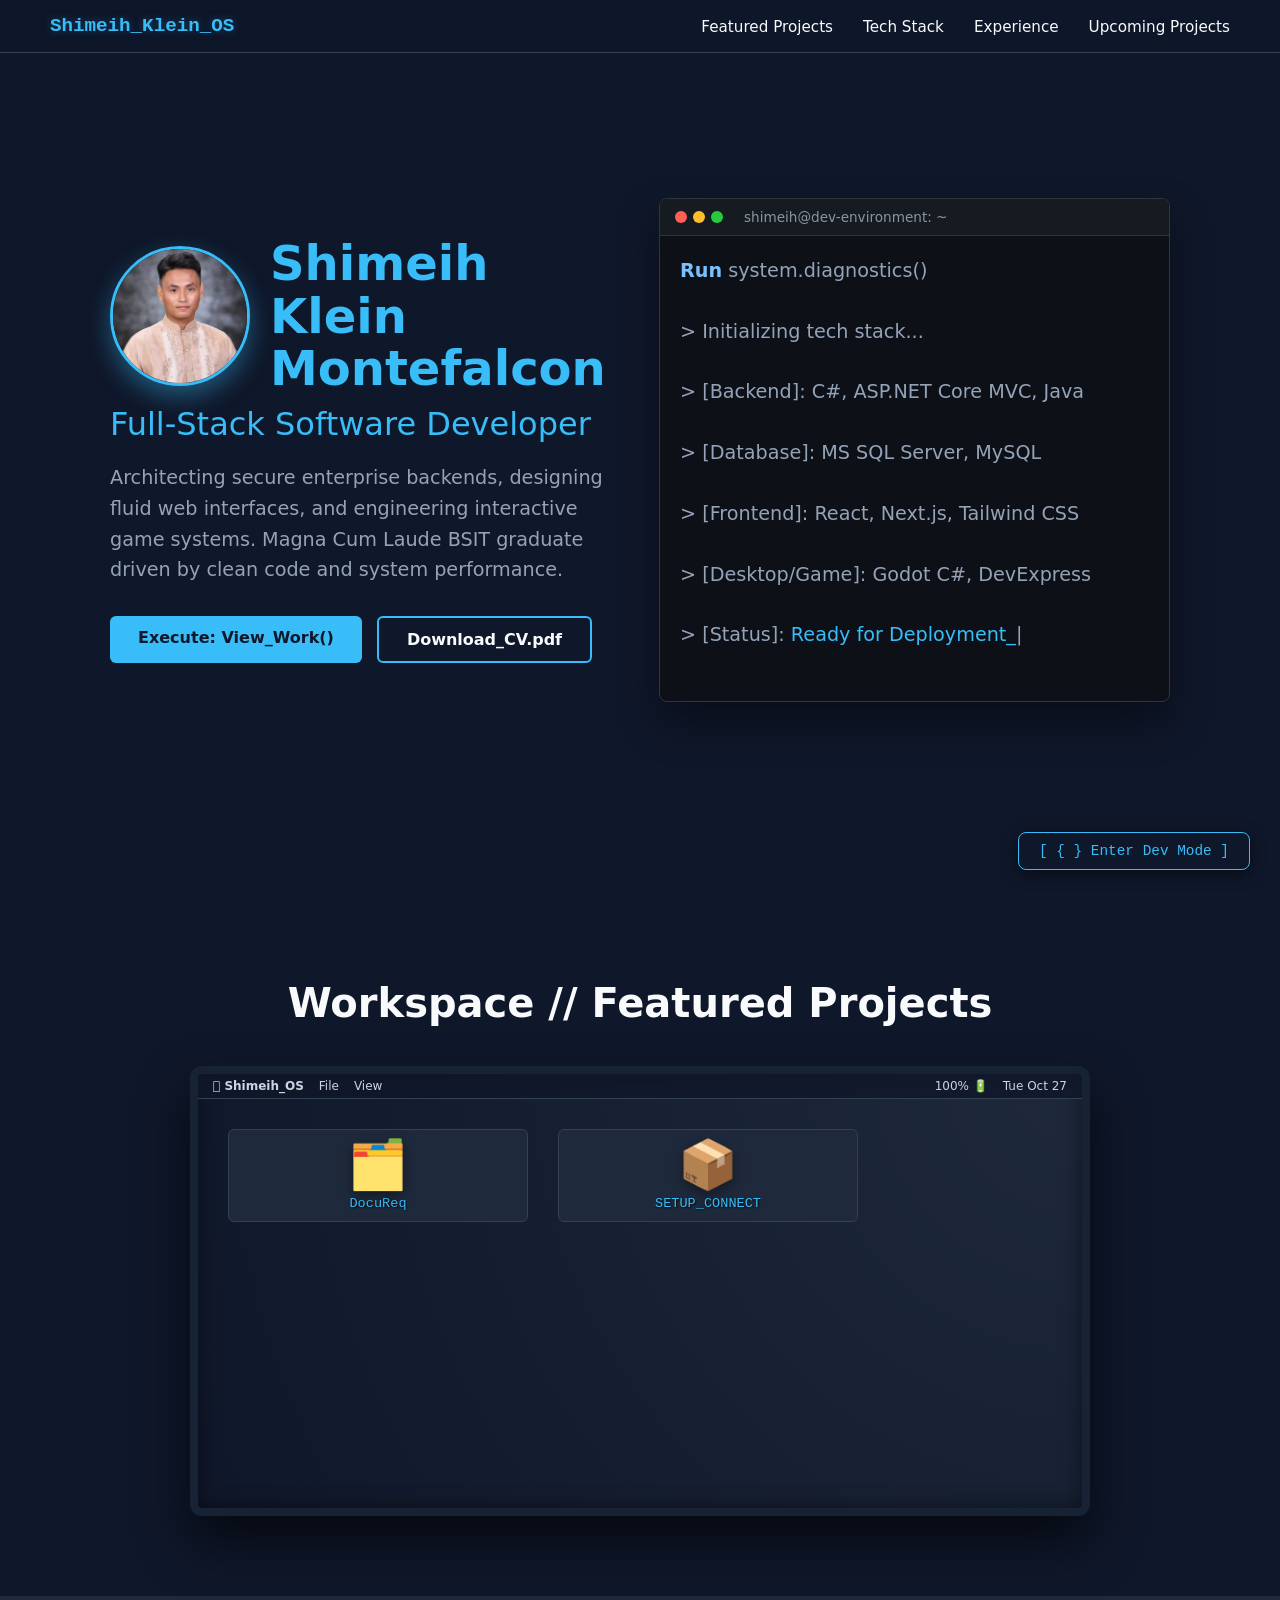
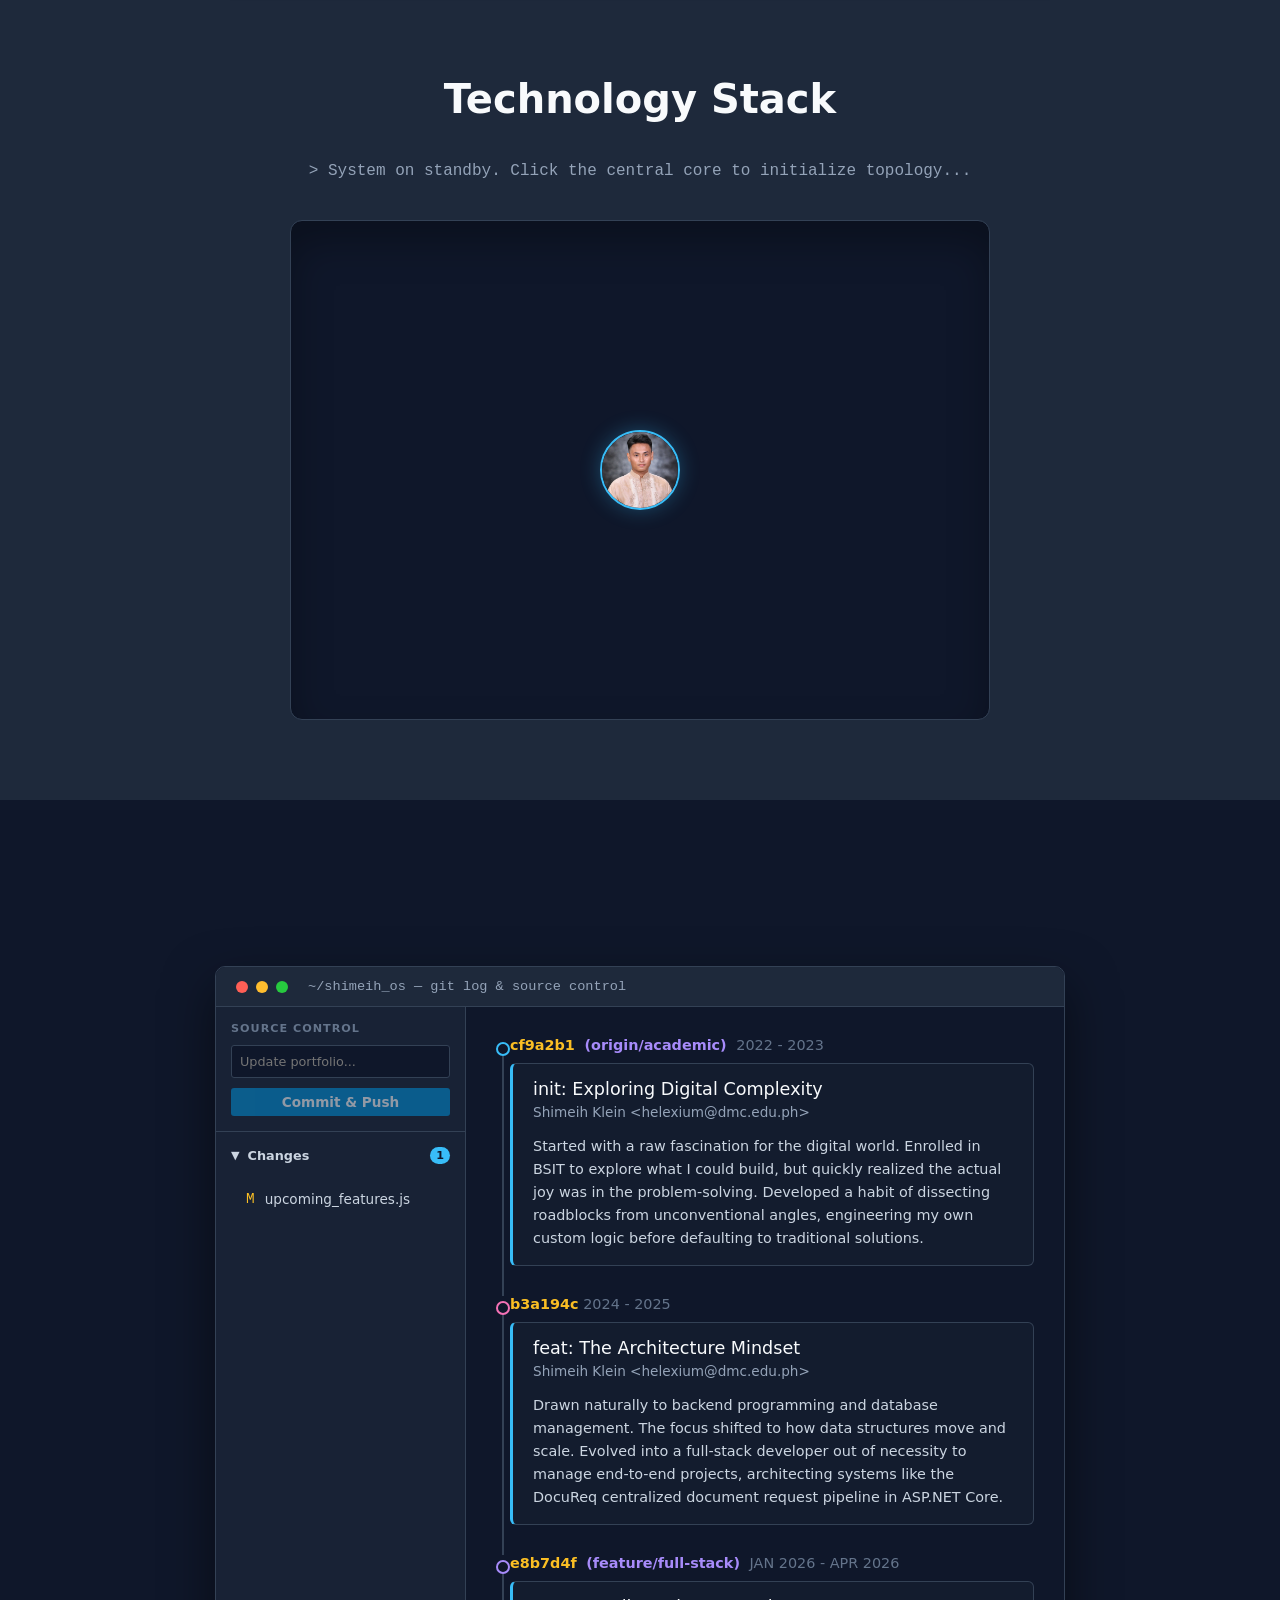
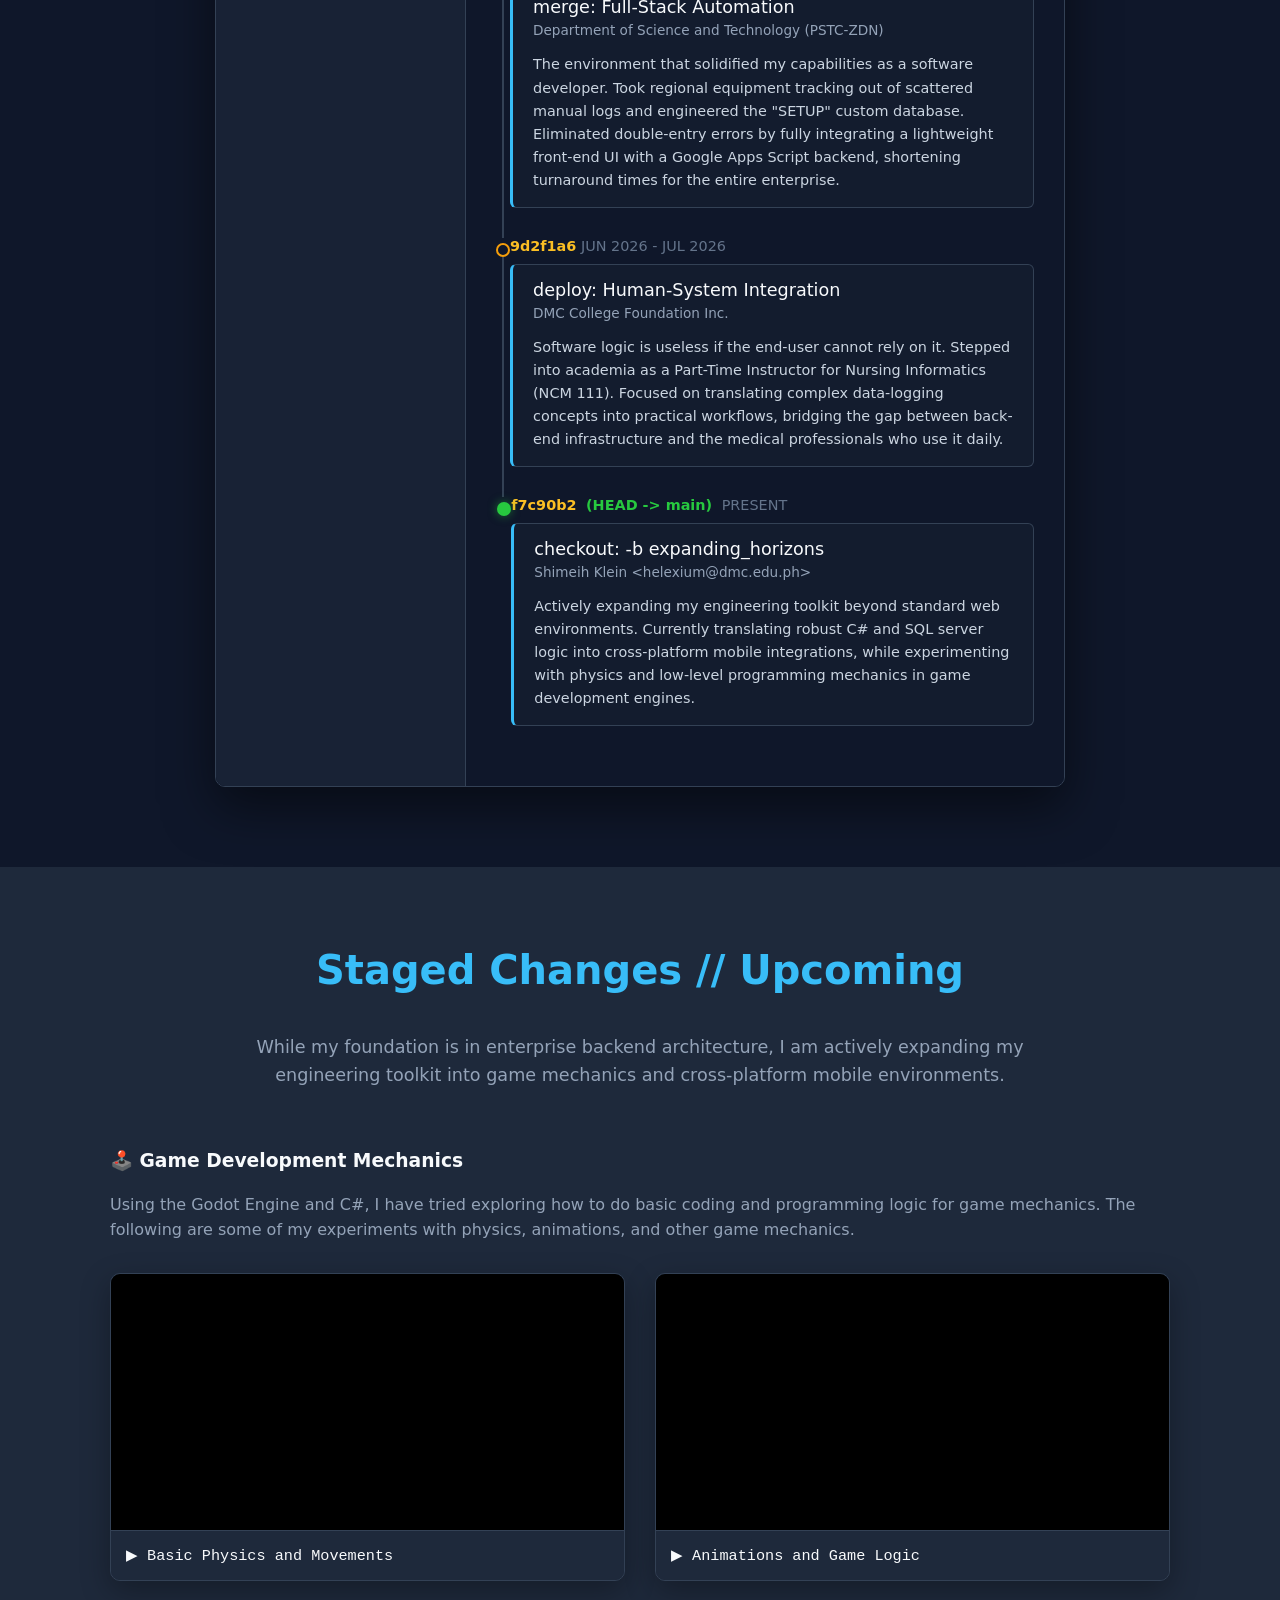
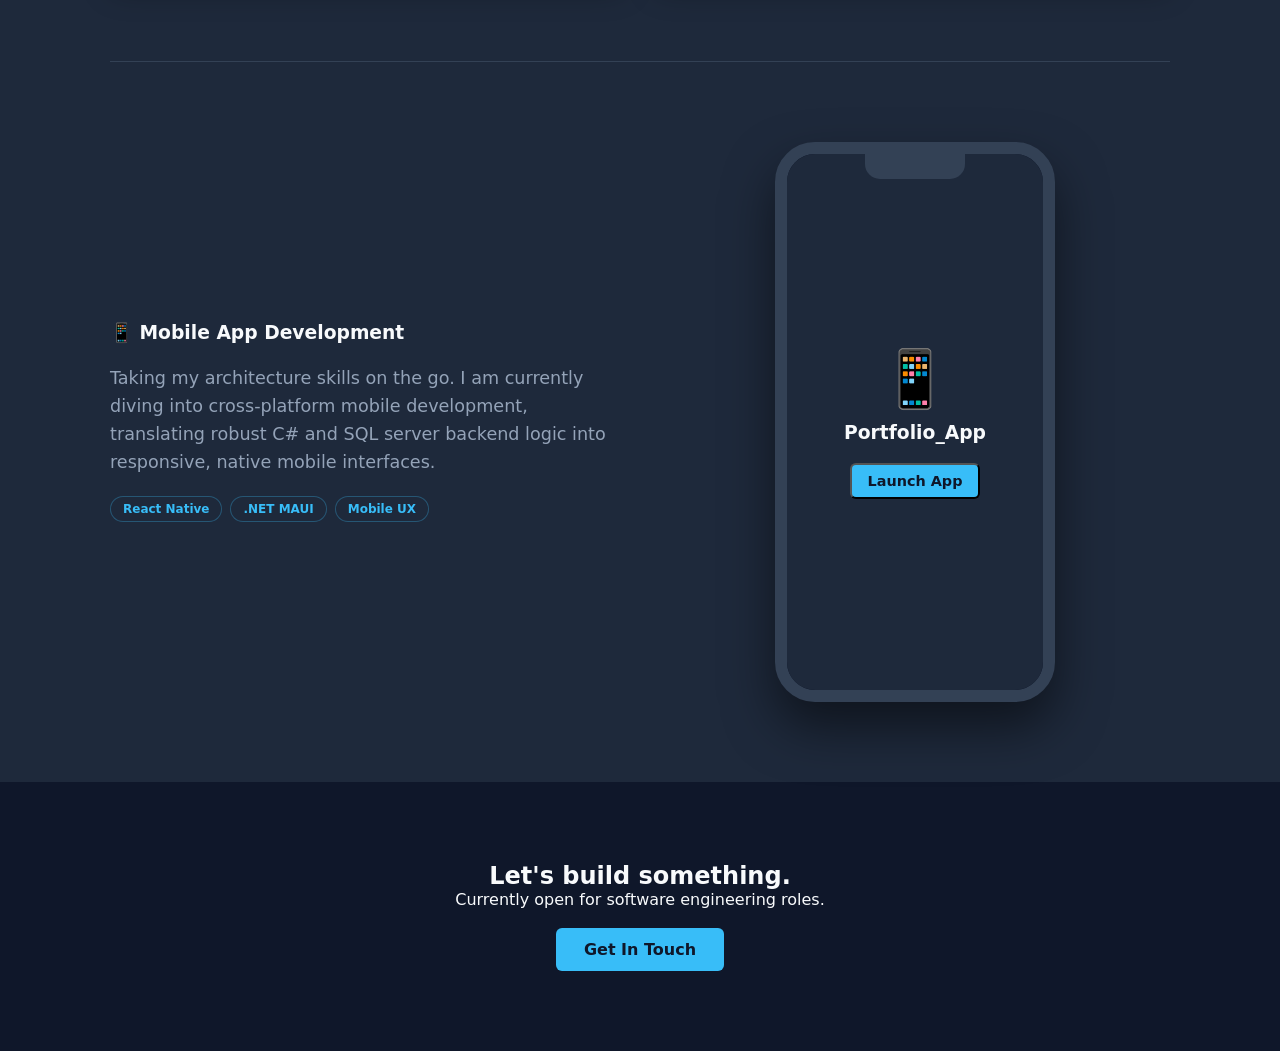
==== commit ad9e4b47: "major changes with arrangement and animation and how section are displayed and designed" ====
--- a/index.html
+++ b/index.html
@@ -18,6 +18,11 @@
     </ul>
   </nav>
 <!-- DEVELOPER MODE TOGGLE -->
+
+<!-- REBOOT SYSTEM BUTTON (Bottom Left) -->
+  <button id="reboot-btn" class="system-btn" onclick="rebootSystem()">
+    [ ↻ System.Restart() ]
+  </button>
   <!-- DEVELOPER MODE TOGGLE -->
   <button id="dev-toggle" class="dev-btn">[ { } Enter Dev Mode ]</button>
   
@@ -76,29 +81,44 @@
     </div>
   </section>
 
-  <!-- PROJECTS SECTION (MINIMALIST BUTTON TRIGGERS) -->
+  <!-- FEATURED PROJECTS (THE DESKTOP UI) -->
   <section id="projects" class="section-dark">
-    <div class="container center-text">
-      <h2 class="section-title accent-color">Featured Projects</h2>
-      
-      <div class="project-buttons-grid">
-        <button class="project-trigger-btn" onclick="openModal('docureq')">
-          <div class="btn-icon">📁</div>
-          <div class="btn-text">
-            <h3>DocuReq Student Portal</h3>
-            <span>Launch Project Window ➔</span>
-          </div>
-        </button>
-
-        <button class="project-trigger-btn" onclick="openModal('dost')">
-          <div class="btn-icon">📊</div>
-          <div class="btn-text">
-            <h3>DOST Rental Tracker</h3>
-            <span>Launch Project Window ➔</span>
-          </div>
-        </button>
+    <div class="container">
+      <h2 class="section-title scroll-hidden" style="text-align: center; margin-bottom: 40px;">Workspace // Featured Projects</h2>
+      
+      <!-- The Desktop Monitor Wrapper -->
+      <div class="desktop-monitor scroll-swoop-hidden">
+        
+        <!-- Top Status Bar -->
+        <div class="desktop-topbar">
+          <div class="topbar-left">
+            <span style="font-weight: bold;"> Shimeih_OS</span>
+            <span>File</span>
+            <span>View</span>
+          </div>
+          <div class="topbar-right">
+            <span>100% 🔋</span>
+            <span>Tue Oct 27</span>
+          </div>
+        </div>
+
+        <!-- The Desktop Background & Files -->
+        <div class="desktop-workspace">
+          
+          <!-- File 1: DocuReq -->
+          <div class="desktop-icon project-trigger-btn" onclick="openProject('docureq')">
+            <div class="icon-graphic">🗂️</div>
+            <span class="icon-label">DocuReq</span>
+          </div>
+
+          <!-- File 2: Little Task And Co -->
+          <div class="desktop-icon project-trigger-btn" onclick="openProject('dost')">
+            <div class="icon-graphic">📦</div>
+            <span class="icon-label">SETUP_CONNECT</span>
+          </div>
+
+        </div>
       </div>
-      
     </div>
   </section>
 
@@ -106,40 +126,34 @@
   <section id="skills" class="section-light">
     <div class="container center-text">
       <h2 class="section-title">Technology Stack</h2>
-      <p style="color: #94a3b8; margin-bottom: 40px;">Interactive System Topology. Click a core domain to view my tools and languages.</p>
+      <p id="topology-desc" style="color: #94a3b8; margin-bottom: 40px; font-family: 'Consolas', monospace;">
+        > System on standby. Click the central core to initialize topology...
+      </p>
       
       <div class="network-viewport">
         
-        <!-- EASTER EGG: The Hidden Background (Behind the map) -->
+        <!-- EASTER EGG STUFF -->
         <div id="easter-egg-bg" class="hidden" style="position: absolute; top: 0; left: 0; width: 100%; height: 100%; display: flex; flex-direction: column; align-items: center; justify-content: center; background-color: #0f172a; z-index: 0;">
           <img src="happycat.gif" alt="Dancing Cat" style="width: 150px; border-radius: 10px;">
           <h3 style="color: #38bdf8; margin-top: 15px; font-family: 'Consolas', monospace;">You found the secret!</h3>
         </div>
-        
-        <!-- EASTER EGG: The Hint Text -->
         <div id="easter-egg-hint" class="hidden" style="position: absolute; top: 20px; left: 20px; color: #0f0; font-family: 'Consolas', monospace; font-size: 0.9rem; z-index: 50; text-shadow: 0 0 5px #0f0; pointer-events: none;">Hmm? something is here...</div>
         <button id="reset-map" class="btn btn-secondary hidden" onclick="resetNetwork()" style="position: absolute; top: 10px; right: 10px; z-index: 100; font-size: 0.8rem; padding: 5px 10px;">[ - ] Zoom Out</button>
         
-        <div class="network-map" id="network-map">
+        <!-- THE MAP (Starts Collapsed) -->
+        <div class="network-map collapsed" id="network-map">
           
-          <!-- The Connecting Wires -->
           <svg class="network-wires" viewBox="0 0 100 100" preserveAspectRatio="none">
-            <!-- Center to Top Middle (Version Control) - NEW -->
             <line x1="50" y1="50" x2="50" y2="15" class="wire" />
-            <!-- Center to Top Left (Backend) -->
             <line x1="50" y1="50" x2="25" y2="25" class="wire" />
-            <!-- Center to Top Right (Database) -->
             <line x1="50" y1="50" x2="75" y2="25" class="wire" />
-            <!-- Center to Bottom Left (Game Dev) -->
             <line x1="50" y1="50" x2="25" y2="75" class="wire" />
-            <!-- Center to Bottom Right (Frontend) -->
             <line x1="50" y1="50" x2="75" y2="75" class="wire" />
-            <!-- Center to Bottom Middle (Design & Leadership) -->
             <line x1="50" y1="50" x2="50" y2="85" class="wire" />
           </svg>
 
-          <!-- The Center Hub (You) -->
-          <div class="net-node center-node" style="left: 50%; top: 50%;">
+          <!-- The Center Hub (Now Clickable) -->
+          <div class="net-node center-node" style="left: 50%; top: 50%;" onclick="initializeMap()">
             <img src="pics/pic1.jpg" alt="Center Hub" class="hub-img">
           </div>
 
@@ -257,76 +271,159 @@
     </div>
   </section>
 
-  <!-- EXPERIENCE TIMELINE (GIT LOG) -->
+  <!-- EXPERIENCE TIMELINE (IDE TERMINAL WINDOW) -->
   <section id="experience" class="section-dark">
     <div class="container">
       <h2 class="section-title accent-color">Execution Thread // Experience</h2>
-      <p class="center-text" style="color: #94a3b8; max-width: 800px; margin: 0 auto 60px auto; font-size: 1.1rem; line-height: 1.6;">
-        A timeline of my professional compilation, from community leadership to enterprise architecture and academia.
-      </p>
-
-      <div class="git-timeline">
-        
-        <!-- Commit 1: Instructor -->
-        <div class="timeline-commit scroll-hidden">
-          <div class="commit-dot"></div>
-          <div class="commit-card">
-            <span class="commit-date">COMMIT: JUN 2026 - JUL 2026</span>
-            <h3 style="color: #f8fafc; margin: 5px 0;">Part-Time Instructor</h3>
-            <span style="color: #38bdf8; font-size: 0.9rem; font-family: 'Consolas', monospace;">DMC College Foundation Inc.</span>
-            <p style="color: #94a3b8; margin-top: 15px; font-size: 0.95rem; line-height: 1.5;">
-              Instructed undergraduate courses including Nursing Informatics (NCM 111) and Communication Technologies in Healthcare. Managed 20 hours per week across two daily sections, translating technical data logging concepts for medical professionals.
-            </p>
-          </div>
-        </div>
-
-        <!-- Commit 2: DOST OJT -->
-        <div class="timeline-commit scroll-hidden">
-          <div class="commit-dot"></div>
-          <div class="commit-card">
-            <span class="commit-date">COMMIT: JAN 2026 - APR 2026</span>
-            <h3 style="color: #f8fafc; margin: 5px 0;">Software Engineering Intern (500-hr OJT)</h3>
-            <span style="color: #38bdf8; font-size: 0.9rem; font-family: 'Consolas', monospace;">Department of Science and Technology (PSTC-ZDN)</span>
-            <p style="color: #94a3b8; margin-top: 15px; font-size: 0.95rem; line-height: 1.5;">
-              Developed and deployed the "SETUP: Rental Tracker Management System". Built a lightweight, custom database utilizing Google Apps Script and Google Sheets to automate equipment tracking and regional deployment logs.
-            </p>
-          </div>
-        </div>
-
-        <!-- Commit 3: SSG Leader -->
-        <div class="timeline-commit scroll-hidden">
-          <div class="commit-dot"></div>
-          <div class="commit-card">
-            <span class="commit-date">COMMIT: FEB 2026 - APR 2026</span>
-            <h3 style="color: #f8fafc; margin: 5px 0;">Appointed Student Leader (SSG)</h3>
-            <span style="color: #38bdf8; font-size: 0.9rem; font-family: 'Consolas', monospace;">Supreme Student Government - DMCCFI</span>
-            <p style="color: #94a3b8; margin-top: 15px; font-size: 0.95rem; line-height: 1.5;">
-              Managed campus events, digital media releases, and organizational initiatives. Directed and edited promotional media campaigns for the Pasiklaban 2026 campus event.
-            </p>
-          </div>
-        </div>
-
-        <!-- Commit 4: Academic Foundation -->
-        <div class="timeline-commit scroll-hidden">
-          <div class="commit-dot"></div>
-          <div class="commit-card">
-            <span class="commit-date">INIT: 2022 - PRESENT</span>
-            <h3 style="color: #f8fafc; margin: 5px 0;">B.S. Information Technology</h3>
-            <span style="color: #38bdf8; font-size: 0.9rem; font-family: 'Consolas', monospace;">DMC College Foundation Inc.</span>
-            <p style="color: #94a3b8; margin-top: 15px; font-size: 0.95rem; line-height: 1.5;">
-              Focusing on back-end development, database management, and system architecture. Culminating in the development of the "DocuReq" centralized document request system.
-            </p>
-          </div>
-        </div>
-
+
+
+      <div class="ide-window">
+        <!-- IDE Window Header -->
+        <div class="ide-header">
+          <div class="ide-buttons">
+            <span class="btn-close"></span>
+            <span class="btn-min"></span>
+            <span class="btn-max"></span>
+          </div>
+          <div class="ide-title">~/shimeih_os — git log & source control</div>
+        </div>
+
+        <!-- NEW: Split Layout for Sidebar and Graph -->
+        <div class="ide-layout">
+          
+          <!-- SIDEBAR: Source Control -->
+          <div class="ide-sidebar">
+            <div class="sidebar-title">SOURCE CONTROL</div>
+            
+            <div class="source-input">
+              <input type="text" placeholder="Update portfolio..." disabled>
+              <button class="commit-btn" disabled>Commit & Push</button>
+            </div>
+
+            <div class="changes-header">
+              <span style="font-size: 0.7rem;">▼</span> Changes <span class="badge">1</span>
+            </div>
+            
+            <div class="changes-list">
+              <!-- This is the button that flings you down the page -->
+              <a href="#upcoming-projects" class="change-file">
+                <span class="file-status modified">M</span>
+                <span class="file-name">upcoming_features.js</span>
+                <span class="file-action">View ↗</span>
+              </a>
+            </div>
+          </div>
+
+          <!-- MAIN BODY: The Git Graph -->
+          <div class="ide-body">
+            
+            <!-- Commit 1 (Oldest / Start) -->
+          <div class="timeline-commit scroll-hidden">
+            <div class="commit-graph">
+              <div class="commit-dot init-dot"></div>
+              <div class="commit-line"></div>
+            </div>
+            <div class="commit-content">
+              <div class="commit-meta">
+                <span class="commit-hash">cf9a2b1</span> 
+                <span class="commit-branch">(origin/academic)</span>
+                <span class="commit-date">2022 - 2023</span>
+              </div>
+              <div class="commit-card">
+                <h3 class="commit-msg">init: Exploring Digital Complexity</h3>
+                <span class="commit-author">Shimeih Klein &lt;helexium@dmc.edu.ph&gt;</span>
+                <p>Started with a raw fascination for the digital world. Enrolled in BSIT to explore what I could build, but quickly realized the actual joy was in the problem-solving. Developed a habit of dissecting roadblocks from unconventional angles, engineering my own custom logic before defaulting to traditional solutions.</p>
+              </div>
+            </div>
+          </div>
+
+          <!-- Commit 2 -->
+          <div class="timeline-commit scroll-hidden">
+            <div class="commit-graph">
+              <div class="commit-dot feat-dot"></div>
+              <div class="commit-line"></div>
+            </div>
+            <div class="commit-content">
+              <div class="commit-meta">
+                <span class="commit-hash">b3a194c</span> 
+                <span class="commit-date">2024 - 2025</span>
+              </div>
+              <div class="commit-card">
+                <h3 class="commit-msg">feat: The Architecture Mindset</h3>
+                <span class="commit-author">Shimeih Klein &lt;helexium@dmc.edu.ph&gt;</span>
+                <p>Drawn naturally to backend programming and database management. The focus shifted to how data structures move and scale. Evolved into a full-stack developer out of necessity to manage end-to-end projects, architecting systems like the DocuReq centralized document request pipeline in ASP.NET Core.</p>
+              </div>
+            </div>
+          </div>
+
+          <!-- Commit 3 -->
+          <div class="timeline-commit scroll-hidden">
+            <div class="commit-graph">
+              <div class="commit-dot merge-dot"></div>
+              <div class="commit-line"></div>
+            </div>
+            <div class="commit-content">
+              <div class="commit-meta">
+                <span class="commit-hash">e8b7d4f</span> 
+                <span class="commit-branch">(feature/full-stack)</span>
+                <span class="commit-date">JAN 2026 - APR 2026</span>
+              </div>
+              <div class="commit-card">
+                <h3 class="commit-msg">merge: Full-Stack Automation</h3>
+                <span class="commit-author">Department of Science and Technology (PSTC-ZDN)</span>
+                <p>The environment that solidified my capabilities as a software developer. Took regional equipment tracking out of scattered manual logs and engineered the "SETUP" custom database. Eliminated double-entry errors by fully integrating a lightweight front-end UI with a Google Apps Script backend, shortening turnaround times for the entire enterprise.</p>
+              </div>
+            </div>
+          </div>
+          
+          <!-- Commit 4 -->
+          <div class="timeline-commit scroll-hidden">
+            <div class="commit-graph">
+              <div class="commit-dot feat-dot" style="border-color: #f59e0b;"></div>
+              <div class="commit-line"></div>
+            </div>
+            <div class="commit-content">
+              <div class="commit-meta">
+                <span class="commit-hash">9d2f1a6</span> 
+                <span class="commit-date">JUN 2026 - JUL 2026</span>
+              </div>
+              <div class="commit-card">
+                <h3 class="commit-msg">deploy: Human-System Integration</h3>
+                <span class="commit-author">DMC College Foundation Inc.</span>
+                <p>Software logic is useless if the end-user cannot rely on it. Stepped into academia as a Part-Time Instructor for Nursing Informatics (NCM 111). Focused on translating complex data-logging concepts into practical workflows, bridging the gap between back-end infrastructure and the medical professionals who use it daily.</p>
+              </div>
+            </div>
+          </div>
+
+          <!-- Commit 5 (Newest / Present) -->
+          <div class="timeline-commit scroll-hidden">
+            <div class="commit-graph">
+              <div class="commit-dot head-dot"></div>
+            </div>
+            <div class="commit-content">
+              <div class="commit-meta">
+                <span class="commit-hash">f7c90b2</span> 
+                <span class="commit-branch highlight">(HEAD -> main)</span>
+                <span class="commit-date">PRESENT</span>
+              </div>
+              <div class="commit-card">
+                <h3 class="commit-msg">checkout: -b expanding_horizons</h3>
+                <span class="commit-author">Shimeih Klein &lt;helexium@dmc.edu.ph&gt;</span>
+                <p>Actively expanding my engineering toolkit beyond standard web environments. Currently translating robust C# and SQL server logic into cross-platform mobile integrations, while experimenting with physics and low-level programming mechanics in game development engines.</p>
+              </div>
+            </div>
+          </div>
+
+          </div>
+        </div>
       </div>
     </div>
   </section>
 
-  <!-- CURRENT FOCUS & SANDBOX SECTION -->
-  <section id="sandbox" class="section-dark">
+  <!-- UPCOMING PROJECTS (The target for the Changes button) -->
+  <section id="upcoming-projects" class="section-light">
     <div class="container">
-      <h2 class="section-title accent-color">Upcoming Projects</h2>
+      <h2 class="section-title accent-color">Staged Changes // Upcoming</h2>
       <p class="center-text" style="color: #94a3b8; max-width: 800px; margin: 0 auto 60px auto; font-size: 1.1rem; line-height: 1.6;">
         While my foundation is in enterprise backend architecture, I am actively expanding my engineering toolkit into game mechanics and cross-platform mobile environments.
       </p>
@@ -410,39 +507,34 @@
   </section>
 
   <!-- FOOTER -->
-  <footer id="contact" class="section-light center-text">
+  <footer id="contact" class="section-dark center-text">
     <div class="container">
       <h2>Let's build something.</h2>
       <p>Currently open for software engineering roles.</p>
+      <br>
       <a href="mailto:your.email@gmail.com" class="btn btn-primary">Get In Touch</a>
     </div>
   </footer>
 
-  <!-- PROJECT APP WINDOW (MODAL) -->
-  <div id="project-modal" class="modal-overlay" onclick="closeModal(event)">
-    <div class="modal-window">
-      <div class="modal-header">
-        <span class="modal-title-bar" id="modal-header-title">Project_Viewer.exe</span>
-        <button class="close-modal-btn" onclick="forceCloseModal()">✖</button>
+  <!-- PROJECT MODAL (The Single, Clean Version) -->
+  <div id="project-modal" class="modal hidden" style="position: fixed; top: 0; left: 0; width: 100%; height: 100%; background: rgba(15, 23, 42, 0.9); z-index: 2000; display: none; align-items: center; justify-content: center; backdrop-filter: blur(5px);">
+    <div class="modal-content" style="background: #1e293b; border: 1px solid #38bdf8; border-radius: 12px; width: 90%; max-width: 800px; padding: 30px; position: relative; box-shadow: 0 25px 50px rgba(0,0,0,0.5);">
+      
+      <!-- Close Button -->
+      <button onclick="closeModal()" style="position: absolute; top: 15px; right: 20px; background: none; border: none; color: #ff5f56; font-size: 1.5rem; cursor: pointer; font-weight: bold; z-index: 10;">×</button>
+      
+      <h3 id="modal-title" style="color: #f8fafc; margin-bottom: 20px; font-size: 1.5rem; font-family: 'Consolas', monospace;">Project Title</h3>
+      
+      <!-- Image Gallery Screen -->
+      <div class="modal-gallery" style="position: relative; width: 100%; height: 350px; background: #0f172a; border-radius: 8px; margin-bottom: 20px; overflow: hidden; display: flex; align-items: center; justify-content: center; border: 1px solid #334155;">
+        <img id="modal-image" src="" alt="Project Screenshot" style="max-width: 100%; max-height: 100%; object-fit: contain;">
+        
+        <!-- Navigation Arrows -->
+        <button id="prev-img-btn" onclick="changeImage(-1)" style="position: absolute; left: 10px; top: 50%; transform: translateY(-50%); background: rgba(15, 23, 42, 0.7); color: #38bdf8; border: 1px solid #38bdf8; border-radius: 50%; width: 40px; height: 40px; cursor: pointer; font-size: 1.2rem; display: none;">❮</button>
+        <button id="next-img-btn" onclick="changeImage(1)" style="position: absolute; right: 10px; top: 50%; transform: translateY(-50%); background: rgba(15, 23, 42, 0.7); color: #38bdf8; border: 1px solid #38bdf8; border-radius: 50%; width: 40px; height: 40px; cursor: pointer; font-size: 1.2rem; display: none;">❯</button>
       </div>
-      
-      <div class="modal-content-split">
-        <!-- Left Side: Carousel -->
-        <div class="modal-carousel">
-          <img src="" alt="Project Screenshot" id="modal-img" class="carousel-img" onclick="openLightbox(this.src)">
-          <p class="click-reminder">🔍 Click image to enlarge</p>
-          <div class="carousel-controls">
-            <button onclick="modalPrevImage()">◀ Prev</button>
-            <button onclick="modalNextImage()">Next ▶</button>
-          </div>
-        </div>
-        
-        <!-- Right Side: Description -->
-        <div class="modal-info">
-          <h3 id="modal-title" style="color: #38bdf8; margin-bottom: 15px; font-size: 1.8rem;">Project Title</h3>
-          <p id="modal-desc" style="color: #cbd5e1; line-height: 1.6; font-size: 1.05rem;">Project description goes here.</p>
-        </div>
-      </div>
+
+      <p id="modal-desc" style="color: #cbd5e1; line-height: 1.6;">Project Description</p>
     </div>
   </div>
   
@@ -577,96 +669,86 @@
       }
     });
 
-    // --- PROJECT CAROUSEL LOGIC ---
-    
-
-    // Keeps track of which image is currently showing
-    const currentIndices = {
-      'docureq': 0,
-      'dost': 0
-    };
-
-    // --- APP WINDOW (MODAL) LOGIC ---
-    
-    // The master database of your projects
+    // --- PROJECT MODAL & GALLERY ENGINE ---
     const projectData = {
       'docureq': {
-        title: 'DocuReq Student Portal',
-        desc: 'A centralized web portal built entirely with C#, ASP.NET Core MVC, and Microsoft SQL Server. It features a robust relational database backend that handles document requests securely and efficiently, replacing manual campus workflows.',
-        images: ['screenshots/docureq1.png', 'screenshots/docureq2.png', 'screenshots/docureq3.png', 'screenshots/docureq4.png', 'screenshots/docureq5.png', 'screenshots/docureq6.png', 'screenshots/docureq7.png', 'screenshots/docureq8.png', 'screenshots/docureq9.png']
+        title: 'DocuReq: Document Request System',
+        desc: 'A centralized back-end architecture for processing campus document requests securely and efficiently.',
+        images: ['screenshots/docureq1.png', 'screenshots/docureq2.png', 'screenshots/docureq3.png', 'screenshots/docureq4.png', 'screenshots/docureq5.png', 'screenshots/docureq6.png'] 
       },
-      'dost': {
-        title: 'DOST Rental Tracker',
-        desc: 'An automated management system built for the Department of Science and Technology. Engineered using Google Apps Script and Google Sheets, it acts as a lightweight custom database to track equipment deployment and rental statuses.',
-        images: ['screenshots/dost1.png', 'screenshots/dost2.png', 'screenshots/dost3.png', 'screenshots/dost4.png', 'screenshots/dost5.png', 'screenshots/dost6.png']
+      'dost': { // Fixed: This now matches your desktop icon!
+        title: 'SETUP CONNECT: Rental Tracker Management System',
+        desc: 'A lightweight custom database and tracking tool developed using Google Apps Script and Google Sheets to automate regional equipment deployment logs for DOST Region 9.',
+        images: ['screenshots/dost1.png', 'screenshots/dost2.png', 'screenshots/dost3.png', 'screenshots/dost4.png', 'screenshots/dost5.png', 'screenshots/dost6.png'] 
       }
     };
 
-    let activeProjectKey = '';
-    let activeImageIndex = 0;
-
-    function openModal(projectKey) {
-      activeProjectKey = projectKey;
-      activeImageIndex = 0;
-      const data = projectData[projectKey];
-
-      // Populate the text
-      document.getElementById('modal-title').innerText = data.title;
-      document.getElementById('modal-desc').innerText = data.desc;
-      
-      // Load the first image
-      const imgElement = document.getElementById('modal-img');
-      imgElement.src = data.images[0];
-      
-      // Show the window
-      document.getElementById('project-modal').classList.add('show');
-    }
-
-    function forceCloseModal() {
-      document.getElementById('project-modal').classList.remove('show');
-    }
-
-    // Closes modal if you click the dark background outside the window
-    function closeModal(event) {
-      if (event.target.id === 'project-modal') forceCloseModal();
-    }
-
-    function modalPrevImage() {
-      const imgElement = document.getElementById('modal-img');
-      const images = projectData[activeProjectKey].images;
-      
+    let currentProjectImages = [];
+    let currentImageIndex = 0;
+
+    function openProject(projectId) {
+      const modal = document.getElementById('project-modal');
+      const data = projectData[projectId];
+      
+      if(data) {
+        document.getElementById('modal-title').innerText = data.title;
+        document.getElementById('modal-desc').innerText = data.desc;
+        
+        currentProjectImages = data.images || [];
+        currentImageIndex = 0;
+        updateGalleryUI();
+        
+        modal.style.display = 'flex';
+        modal.classList.remove('hidden');
+      }
+    }
+
+    function closeModal() {
+      const modal = document.getElementById('project-modal');
+      modal.style.display = 'none';
+      modal.classList.add('hidden');
+    }
+
+    function changeImage(step) {
+      const imgElement = document.getElementById('modal-image');
+      
+      // 1. Trigger the fade-out animation
       imgElement.classList.add('fade-out');
+      
+      // 2. Wait 200ms for it to disappear, THEN swap the image
       setTimeout(() => {
-        activeImageIndex = (activeImageIndex - 1 + images.length) % images.length;
-        imgElement.src = images[activeImageIndex];
+        currentImageIndex += step;
+        
+        // Loop back around if we hit the end or beginning
+        if (currentImageIndex >= currentProjectImages.length) {
+          currentImageIndex = 0;
+        } else if (currentImageIndex < 0) {
+          currentImageIndex = currentProjectImages.length - 1;
+        }
+        
+        updateGalleryUI();
+        
+        // 3. Fade the new image back in
         imgElement.classList.remove('fade-out');
       }, 200);
     }
 
-    function modalNextImage() {
-      const imgElement = document.getElementById('modal-img');
-      const images = projectData[activeProjectKey].images;
-      
-      imgElement.classList.add('fade-out');
-      setTimeout(() => {
-        activeImageIndex = (activeImageIndex + 1) % images.length;
-        imgElement.src = images[activeImageIndex];
-        imgElement.classList.remove('fade-out');
-      }, 200);
-    }
-
-    // --- LIGHTBOX LOGIC ---
-    function openLightbox(imageSrc) {
-      const lightbox = document.getElementById('lightbox');
-      const lightboxImg = document.getElementById('lightbox-img');
-      
-      lightboxImg.src = imageSrc;         // Put the clicked image into the lightbox
-      lightbox.classList.add('show');     // Trigger the CSS animation to show it
-    }
-
-    function closeLightbox() {
-      const lightbox = document.getElementById('lightbox');
-      lightbox.classList.remove('show');  // Trigger the CSS animation to hide it
+    function updateGalleryUI() {
+      const imgElement = document.getElementById('modal-image');
+      const prevBtn = document.getElementById('prev-img-btn');
+      const nextBtn = document.getElementById('next-img-btn');
+
+      if (currentProjectImages.length > 0) {
+        imgElement.src = currentProjectImages[currentImageIndex];
+        imgElement.style.display = 'block';
+        if (currentProjectImages.length > 1) {
+          prevBtn.style.display = 'block';
+          nextBtn.style.display = 'block';
+        } else {
+          prevBtn.style.display = 'none';
+          nextBtn.style.display = 'none';
+        }
+      }
     }
 
     // --- MOBILE APP SIMULATOR LOGIC ---
@@ -686,6 +768,23 @@
       // Closes the app and resets to the start screen
       document.getElementById('app-active').classList.add('hidden');
       document.getElementById('app-start').classList.remove('hidden');
+    }
+
+    // --- TOPOLOGY INITIALIZATION ENGINE ---
+    function initializeMap() {
+      const map = document.getElementById('network-map');
+      const desc = document.getElementById('topology-desc');
+      
+      // If it's currently in standby mode
+      if (map.classList.contains('collapsed')) {
+        
+        // 1. Remove the collapsed class to trigger the CSS animations (nodes explode outward)
+        map.classList.remove('collapsed');
+        
+        // 2. Change the terminal text to show it is online
+        desc.style.color = '#38bdf8';
+        desc.innerText = '> Topology online. Click a core domain to expand tools.';
+      }
     }
 
     // --- ADVANCED NETWORK MAP ENGINE ---
@@ -799,8 +898,8 @@
 
     // 2. Blueprint Dragging Logic (Navigation with Limits)
     networkViewport.addEventListener('mousedown', (e) => {
-      // Don't trigger drag if they are clicking a node or button
-      if (e.target.closest('.category-node') || e.target.closest('.btn')) return; 
+      // Don't trigger drag if clicking a node, button, or if the map is still in standby
+      if (e.target.closest('.category-node') || e.target.closest('.btn') || networkMap.classList.contains('collapsed')) return;
       
       isDragging = true;
       networkViewport.classList.add('is-dragging');
@@ -890,6 +989,7 @@
 
     // --- SCROLL ANIMATION ENGINE ---
     // Sets the trigger line. Elements animate when 15% of them crosses into the screen.
+    // --- SCROLL ANIMATION ENGINE ---
     const scrollObserverOptions = {
       root: null,
       rootMargin: '0px',
@@ -898,35 +998,101 @@
 
     const scrollObserver = new IntersectionObserver((entries) => {
       entries.forEach(entry => {
-        if (entry.isIntersecting) {
-          // Element enters the screen: trigger the glide-up animation
-          entry.target.classList.add('scroll-show');
-        } else {
-          // Element leaves the screen: reset it back to hidden so it can animate again
-          entry.target.classList.remove('scroll-show');
+        
+        // 1. Check if it's the Desktop Swoop
+        if (entry.target.classList.contains('scroll-swoop-hidden')) {
+          if (entry.isIntersecting) {
+            entry.target.classList.add('scroll-swoop-show');
+          } else {
+            entry.target.classList.remove('scroll-swoop-show');
+          }
+        } 
+        
+        // 2. Handle the normal Glide animations for everything else
+        else if (entry.target.classList.contains('scroll-hidden')) {
+          if (entry.isIntersecting) {
+            entry.target.classList.add('scroll-show');
+          } else {
+            entry.target.classList.remove('scroll-show');
+          }
         }
+        
       });
     }, scrollObserverOptions);
 
-    // Automatically apply the hidden state and start watching these elements
+    // Make sure we are watching the new swoop element!
     const elementsToAnimate = document.querySelectorAll(
-      'section h2, .project-trigger-btn, .network-viewport, .sandbox-block, .video-card, .timeline-commit'
+      'section h2, .sandbox-block, .video-card, .timeline-commit, .scroll-swoop-hidden'
     );
     
     elementsToAnimate.forEach(el => {
-      el.classList.add('scroll-hidden');
+      // Only apply the standard hide class if it isn't the desktop swoop!
+      if (!el.classList.contains('scroll-swoop-hidden')) {
+        el.classList.add('scroll-hidden');
+      }
       scrollObserver.observe(el);
     });
+
     // --- CLICK OUTSIDE TO RESET LOGIC ---
     document.addEventListener('mousedown', (e) => {
-      // Check if the map is currently zoomed in or altered
       const isZoomed = networkViewport.classList.contains('zoomed');
-      
-      // If the map is zoomed in, AND the user clicks completely outside the blueprint box
       if (isZoomed && !networkViewport.contains(e.target)) {
         resetNetwork();
       }
     });
+    // --- REBOOT SYSTEM ENGINE ---
+    const rebootBtn = document.getElementById('reboot-btn');
+
+    // 1. Only show the button if they have scrolled down past the hero section
+    window.addEventListener('scroll', () => {
+      if (window.scrollY > 400) {
+        rebootBtn.classList.add('show-reboot');
+      } else {
+        rebootBtn.classList.remove('show-reboot');
+      }
+    });
+
+    // 2. The Master Reset Switch
+    function rebootSystem() {
+      // Fling back to the top
+      window.scrollTo({
+        top: 0,
+        behavior: 'smooth'
+      });
+
+      // Give it a tiny delay to let the scroll start before wiping everything
+      setTimeout(() => {
+        // Reset Topology Map to Standby
+        const map = document.getElementById('network-map');
+        const desc = document.getElementById('topology-desc');
+        if (map && desc) {
+          resetNetwork(); // Zooms out and centers
+          map.classList.add('collapsed'); // Cuts power to the branches
+          desc.style.color = '#94a3b8';
+          desc.innerText = '> System on standby. Click the central core to initialize topology...';
+        }
+
+        // Turn off X-Ray Mode if it is running
+        if (document.body.classList.contains('xray-active')) {
+          document.body.classList.remove('xray-active');
+          document.getElementById('dev-toggle').innerText = "[ { } Enter Dev Mode ]";
+          document.getElementById('matrix-bg').classList.add('hidden');
+          if (typeof matrixInterval !== 'undefined') clearInterval(matrixInterval);
+          const matrixCtx = document.getElementById('matrix-bg').getContext('2d');
+          matrixCtx.clearRect(0, 0, canvas.width, canvas.height);
+        }
+
+        // Close any open Modals
+        if (typeof closeModal === 'function') {
+          closeModal();
+        }
+
+        // Reset the Mobile Emulator
+        if (typeof resetApp === 'function') {
+          resetApp();
+        }
+      }, 300);
+    }
   </script>
 
 </body>
--- a/style.css
+++ b/style.css
@@ -1096,87 +1096,441 @@
   pointer-events: none;
 }
 
-/* --- GIT COMMIT TIMELINE (EXPERIENCE) --- */
-.git-timeline {
+/* --- IDE TERMINAL WINDOW (EXPERIENCE) --- */
+.ide-window {
+  background-color: #0f172a;
+  border: 1px solid #334155;
+  border-radius: 10px;
+  box-shadow: 0 20px 50px rgba(0,0,0,0.5);
+  overflow: hidden;
+  max-width: 850px;
+  margin: 0 auto;
+}
+
+.ide-header {
+  background-color: #1e293b;
+  padding: 12px 20px;
+  display: flex;
+  align-items: center;
+  border-bottom: 1px solid #334155;
+}
+
+.ide-buttons {
+  display: flex;
+  gap: 8px;
+  margin-right: 20px;
+}
+
+.ide-buttons span {
+  width: 12px;
+  height: 12px;
+  border-radius: 50%;
+}
+
+.btn-close { background-color: #ff5f56; }
+.btn-min { background-color: #ffbd2e; }
+.btn-max { background-color: #27c93f; }
+
+.ide-title {
+  color: #94a3b8;
+  font-family: 'Consolas', monospace;
+  font-size: 0.85rem;
+}
+
+.ide-body {
+  padding: 30px;
+  font-family: 'Consolas', monospace;
+}
+
+/* --- GIT GRAPH LOGIC --- */
+.timeline-commit {
+  display: flex;
   position: relative;
-  max-width: 800px;
-  margin: 0 auto;
-  padding-left: 30px; /* Space for the line */
-}
-
-/* The continuous vertical track */
-.git-timeline::before {
-  content: '';
-  position: absolute;
-  top: 0;
-  left: 6px; /* Centers the line under the dots */
-  height: 100%;
-  width: 2px;
-  background-color: #334155;
-}
-
-.timeline-commit {
-  position: relative;
-  margin-bottom: 40px;
-}
-
-.timeline-commit:last-child {
-  margin-bottom: 0;
-}
-
-/* The Commit Node */
+}
+
+/* Left Side: The Graph */
+.commit-graph {
+  width: 60px;
+  display: flex;
+  flex-direction: column;
+  align-items: center;
+}
+
 .commit-dot {
-  position: absolute;
-  top: 5px;
-  left: -29px; /* Pulls it exactly over the vertical line */
   width: 14px;
   height: 14px;
   background-color: #0f172a;
+  border-radius: 50%;
   border: 2px solid #38bdf8;
-  border-radius: 50%;
+  margin-top: 5px;
   z-index: 2;
+}
+
+.init-dot { border-color: #38bdf8; }
+.merge-dot { border-color: #a78bfa; }
+.feat-dot { border-color: #f472b6; }
+.head-dot { 
+  border-color: #27c93f; 
+  background-color: #27c93f; 
+  box-shadow: 0 0 10px rgba(39, 201, 63, 0.5); 
+}
+
+.commit-line {
+  width: 2px;
+  background-color: #334155;
+  flex-grow: 1;
+  min-height: 80px;
+}
+
+/* Right Side: The Content */
+.commit-content {
+  flex-grow: 1;
+  padding-bottom: 30px;
+}
+
+.commit-meta {
+  margin-bottom: 10px;
+  font-size: 0.9rem;
+}
+
+.commit-hash { color: #fbbf24; font-weight: bold; }
+.commit-branch { color: #a78bfa; font-weight: bold; margin: 0 5px; }
+.commit-branch.highlight { color: #27c93f; }
+.commit-date { color: #64748b; }
+
+.commit-card {
+  background-color: rgba(30, 41, 59, 0.3);
+  border: 1px solid #334155;
+  border-left: 3px solid #38bdf8;
+  border-radius: 6px;
+  padding: 15px 20px;
+  transition: all 0.2s ease;
+}
+
+.commit-card:hover {
+  background-color: #1e293b;
+  border-left-color: #fbbf24;
+}
+
+.commit-msg {
+  color: #f8fafc;
+  font-size: 1.1rem;
+  margin: 0 0 5px 0;
+  font-weight: normal;
+}
+
+.commit-author {
+  color: #94a3b8;
+  font-size: 0.85rem;
+  display: block;
+  margin-bottom: 15px;
+}
+
+.commit-card p {
+  color: #cbd5e1;
+  font-size: 0.9rem;
+  line-height: 1.6;
+  margin: 0;
+  /* Swaps back to normal reading font for the paragraphs so it's easier on the eyes */
+  font-family: system-ui, -apple-system, sans-serif; 
+}
+/* --- IDE SPLIT LAYOUT --- */
+.ide-layout {
+  display: flex;
+  background-color: #0f172a;
+}
+
+.ide-sidebar {
+  width: 250px;
+  background-color: #182235;
+  border-right: 1px solid #334155;
+  padding: 15px 0;
+  flex-shrink: 0;
+}
+
+.sidebar-title {
+  color: #64748b;
+  font-family: system-ui, sans-serif;
+  font-size: 0.7rem;
+  font-weight: bold;
+  letter-spacing: 1px;
+  padding: 0 15px 10px 15px;
+}
+
+.source-input {
+  padding: 0 15px 15px 15px;
+  border-bottom: 1px solid #334155;
+}
+
+.source-input input {
+  width: 100%;
+  background-color: #0f172a;
+  border: 1px solid #334155;
+  color: #64748b;
+  padding: 8px;
+  border-radius: 3px;
+  font-family: system-ui, sans-serif;
+  font-size: 0.8rem;
+  margin-bottom: 10px;
+  cursor: not-allowed;
+}
+
+.commit-btn {
+  width: 100%;
+  background-color: #0284c7; /* Muted VS Code Blue */
+  color: #e2e8f0;
+  border: none;
+  padding: 6px;
+  border-radius: 3px;
+  font-family: system-ui, sans-serif;
+  font-size: 0.85rem;
+  font-weight: bold;
+  opacity: 0.6;
+  cursor: not-allowed;
+}
+
+.changes-header {
+  color: #cbd5e1;
+  font-family: system-ui, sans-serif;
+  font-size: 0.8rem;
+  font-weight: bold;
+  padding: 15px;
+  display: flex;
+  align-items: center;
+  gap: 8px;
+}
+
+.badge {
+  background-color: #38bdf8;
+  color: #0f172a;
+  padding: 2px 6px;
+  border-radius: 10px;
+  font-size: 0.7rem;
+  margin-left: auto;
+}
+
+.changes-list {
+  display: flex;
+  flex-direction: column;
+}
+
+.change-file {
+  display: flex;
+  align-items: center;
+  gap: 10px;
+  padding: 6px 15px 6px 30px;
+  text-decoration: none;
+  transition: background-color 0.2s;
+  cursor: pointer;
+}
+
+.change-file:hover {
+  background-color: #1e293b;
+}
+
+.change-file:hover .file-action {
+  opacity: 1; /* Shows the "View" text on hover */
+}
+
+.file-status.modified {
+  color: #fbbf24; /* VS Code Yellow for Modified */
+  font-family: 'Consolas', monospace;
+  font-size: 0.9rem;
+}
+
+.file-name {
+  color: #cbd5e1;
+  font-family: system-ui, sans-serif;
+  font-size: 0.85rem;
+}
+
+.file-action {
+  color: #38bdf8;
+  font-size: 0.75rem;
+  margin-left: auto;
+  opacity: 0;
+  transition: opacity 0.2s;
+}
+
+/* Adjust IDE body width to account for the sidebar */
+.ide-body {
+  padding: 30px;
+  font-family: 'Consolas', monospace;
+  flex-grow: 1;
+}
+
+/* Make it stack neatly on mobile screens */
+@media (max-width: 768px) {
+  .ide-layout { flex-direction: column; }
+  .ide-sidebar { width: 100%; border-right: none; border-bottom: 1px solid #334155; }
+}
+
+/* --- THE FLUID SWOOP ANIMATION --- */
+.scroll-swoop-hidden {
+  opacity: 0;
+  /* Tilts the screen back and pushes it down */
+  transform: translateY(80px) scale(0.9) rotateX(10deg); 
+  /* The cubic-bezier adds the fluid, bouncy snap effect */
+  transition: opacity 1s ease, transform 1.2s cubic-bezier(0.34, 1.56, 0.64, 1);
+  transform-origin: center bottom;
+}
+
+.scroll-swoop-show {
+  opacity: 1;
+  transform: translateY(0) scale(1) rotateX(0); /* Snaps to flat desktop */
+}
+
+/* --- DESKTOP ENVIRONMENT UI --- */
+.desktop-monitor {
+  width: 100%;
+  max-width: 900px;
+  height: 450px;
+  margin: 0 auto;
+  background: radial-gradient(circle at top right, #1e293b, #0f172a);
+  border: 8px solid #182235;
+  border-radius: 12px;
+  box-shadow: 0 25px 50px rgba(0,0,0,0.6), inset 0 0 20px rgba(0,0,0,0.5);
+  display: flex;
+  flex-direction: column;
+  overflow: hidden;
+  /* Adds depth for the 3D tilt animation */
+  perspective: 1000px; 
+  position: relative;
+  z-index: 50;
+}
+
+.desktop-topbar {
+  background-color: rgba(15, 23, 42, 0.8);
+  backdrop-filter: blur(5px);
+  padding: 5px 15px;
+  display: flex;
+  justify-content: space-between;
+  border-bottom: 1px solid #334155;
+  font-family: system-ui, sans-serif;
+  font-size: 0.75rem;
+  color: #cbd5e1;
+}
+
+.topbar-left, .topbar-right {
+  display: flex;
+  gap: 15px;
+}
+
+.desktop-workspace {
+  flex-grow: 1;
+  padding: 30px;
+  display: flex;
+  gap: 30px;
+  align-items: flex-start;
+}
+
+/* The Desktop Shortcut Icons */
+.desktop-icon {
+  width: 90px;
+  display: flex;
+  flex-direction: column;
+  align-items: center;
+  gap: 8px;
+  padding: 10px;
+  border-radius: 6px;
+  cursor: pointer;
+  transition: background-color 0.2s, box-shadow 0.2s;
+}
+
+.desktop-icon:hover {
+  background-color: rgba(56, 189, 248, 0.15);
+  box-shadow: inset 0 0 0 1px rgba(56, 189, 248, 0.3);
+}
+
+.icon-graphic {
+  font-size: 3rem;
+  line-height: 1;
+  filter: drop-shadow(0 4px 6px rgba(0,0,0,0.4));
+}
+
+.icon-label {
+  color: #f8fafc;
+  font-family: system-ui, sans-serif;
+  font-size: 0.8rem;
+  text-align: center;
+  text-shadow: 1px 1px 2px rgba(0,0,0,0.8);
+  /* Truncates long file names with an ellipsis */
+  white-space: nowrap;
+  overflow: hidden;
+  text-overflow: ellipsis;
+  max-width: 100%;
+}
+
+/* --- MODAL IMAGE GALLERY ANIMATION --- */
+#modal-image {
+  transition: opacity 0.2s ease-in-out;
+  opacity: 1;
+}
+
+#modal-image.fade-out {
+  opacity: 0;
+}
+
+/* --- TOPOLOGY MAP INITIALIZATION LOGIC --- */
+
+/* Smooth transitions for the boot sequence */
+.network-wires { transition: opacity 0.8s ease; }
+.category-node { transition: all 0.6s cubic-bezier(0.34, 1.56, 0.64, 1); }
+
+/* The Standby State */
+.network-map.collapsed .network-wires {
+  opacity: 0;
+}
+
+.network-map.collapsed .category-node {
+  opacity: 0;
+  transform: scale(0.1);
+  pointer-events: none; /* Prevents invisible hovering */
+}
+
+.network-map.collapsed .center-node {
+  cursor: pointer;
+  /* Adds the glowing pulse animation to the core */
+  animation: core-pulse 2s infinite;
+}
+
+@keyframes core-pulse {
+  0% { box-shadow: 0 0 0 0 rgba(56, 189, 248, 0.6); }
+  70% { box-shadow: 0 0 0 25px rgba(56, 189, 248, 0); }
+  100% { box-shadow: 0 0 0 0 rgba(56, 189, 248, 0); }
+}
+
+/* --- REBOOT SYSTEM BUTTON --- */
+#reboot-btn {
+  position: fixed;
+  bottom: 20px;
+  left: 20px;
+  z-index: 9999;
+  background-color: rgba(15, 23, 42, 0.9);
+  color: #ff5f56; /* Terminal Red */
+  border: 1px solid #ff5f56;
+  padding: 10px 15px;
+  font-family: 'Consolas', monospace;
+  font-size: 0.85rem;
+  border-radius: 5px;
+  cursor: pointer;
+  backdrop-filter: blur(5px);
   transition: all 0.3s ease;
-}
-
-/* The Experience Card */
-.commit-card {
-  background-color: #1e293b;
-  border: 1px solid #334155;
-  border-radius: 8px;
-  padding: 25px;
-  transition: all 0.3s ease;
-  position: relative;
-}
-
-/* Add a tiny CSS arrow pointing to the line */
-.commit-card::before {
-  content: '';
-  position: absolute;
-  top: 8px;
-  left: -10px;
-  border-width: 10px 10px 10px 0;
-  border-style: solid;
-  border-color: transparent #334155 transparent transparent;
-  transition: border-color 0.3s ease;
-}
-
-.commit-date {
-  color: #64748b;
-  font-family: 'Consolas', monospace;
-  font-size: 0.8rem;
-  letter-spacing: 1px;
-}
-
-/* Hover Effects */
-.timeline-commit:hover .commit-card {
-  border-color: #38bdf8;
-  box-shadow: 0 10px 30px rgba(56, 189, 248, 0.1);
-  transform: translateX(5px);
-}
-.timeline-commit:hover .commit-card::before {
-  border-color: transparent #38bdf8 transparent transparent;
-}
-.timeline-commit:hover .commit-dot {
-  background-color: #38bdf8;
-  box-shadow: 0 0 15px #38bdf8;
+  
+  /* Hidden by default */
+  opacity: 0;
+  pointer-events: none;
+  transform: translateY(20px);
+}
+
+#reboot-btn.show-reboot {
+  opacity: 1;
+  pointer-events: auto;
+  transform: translateY(0);
+}
+
+#reboot-btn:hover {
+  background-color: #ff5f56;
+  color: #fff;
+  box-shadow: 0 0 15px rgba(255, 95, 86, 0.4);
 }
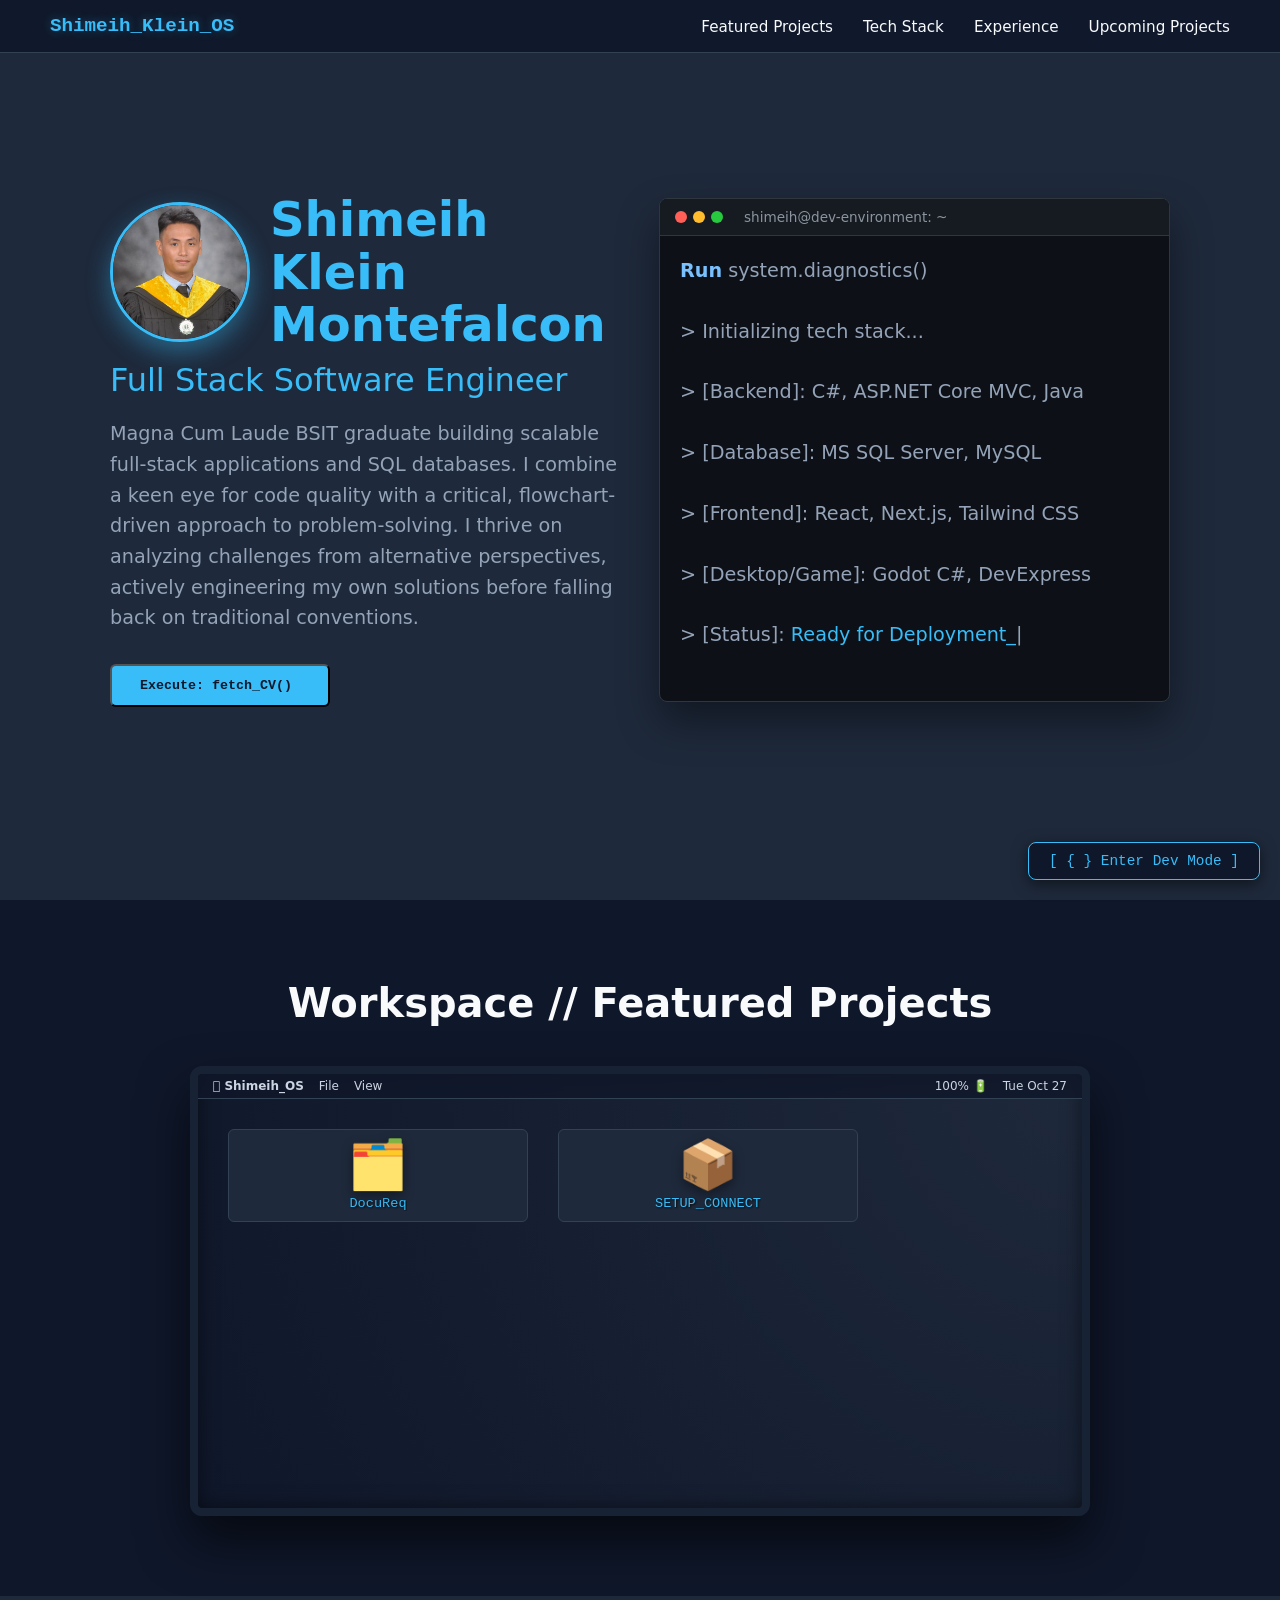
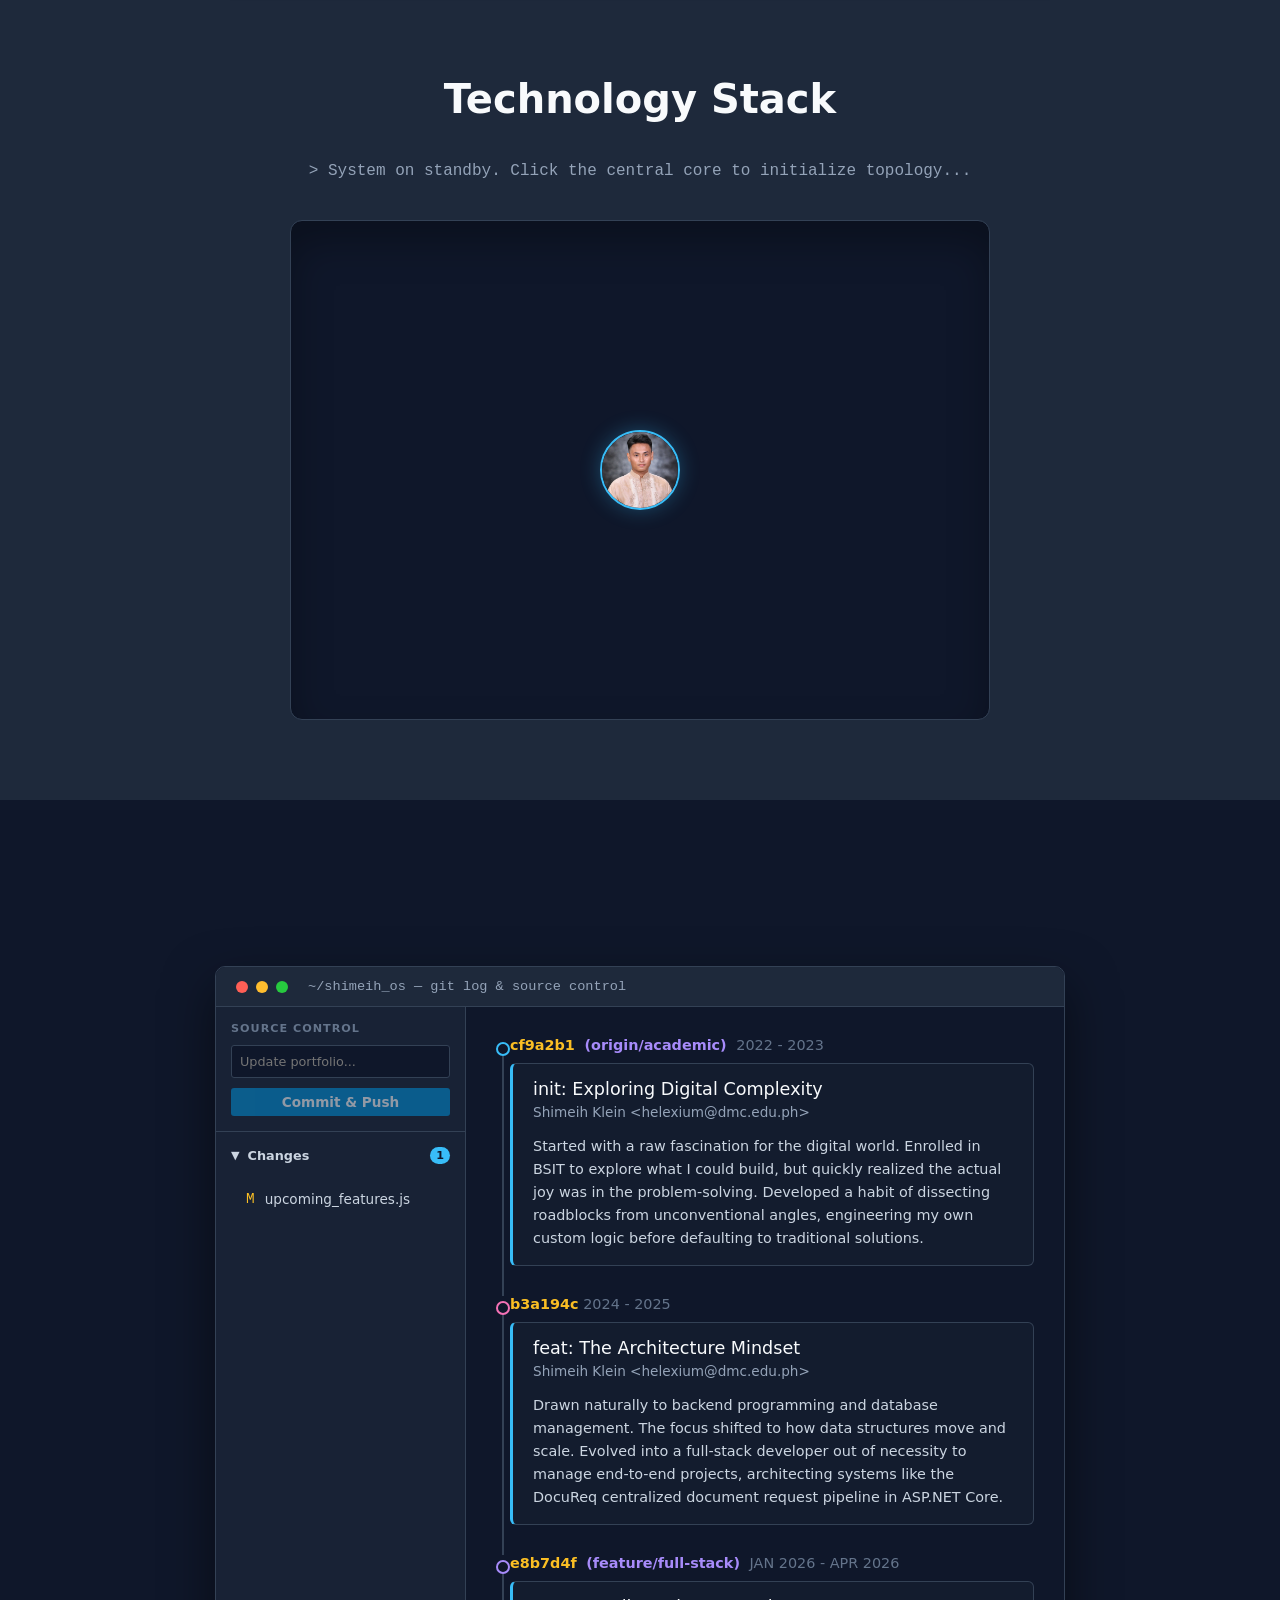
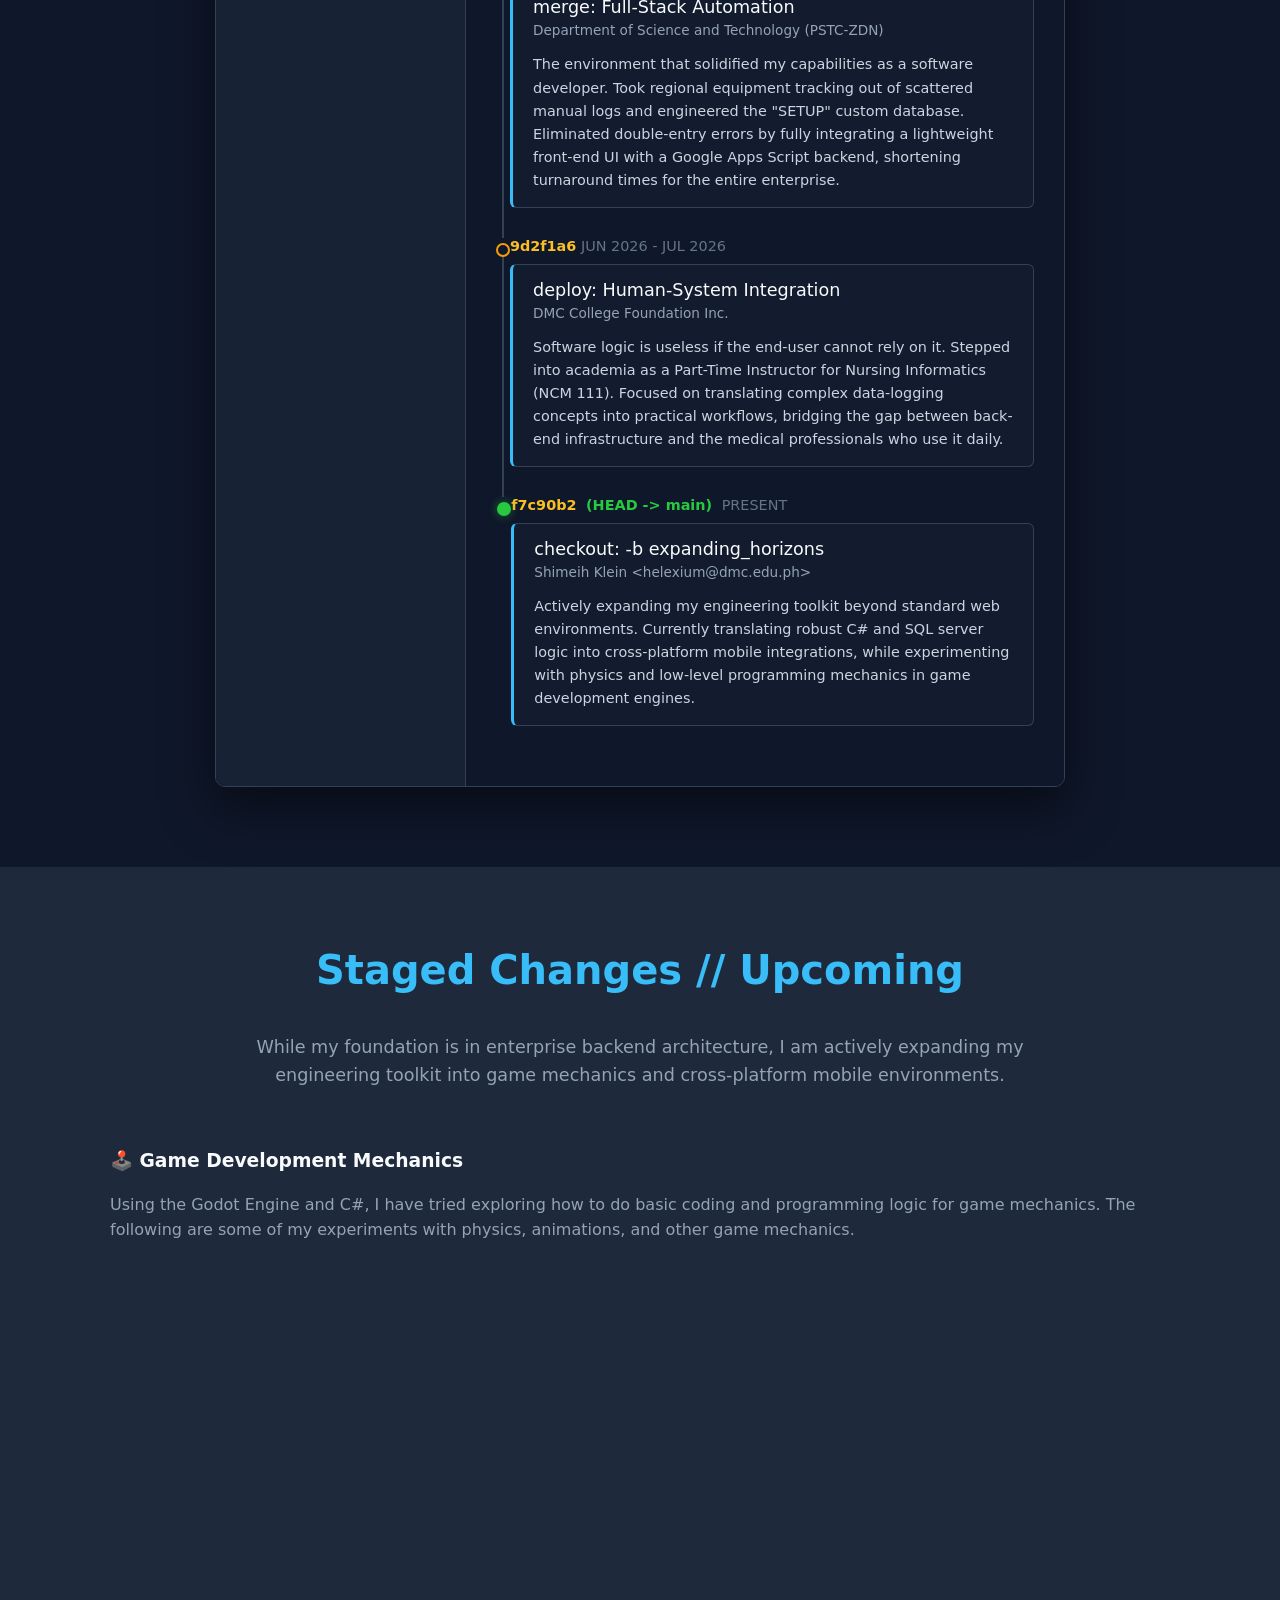
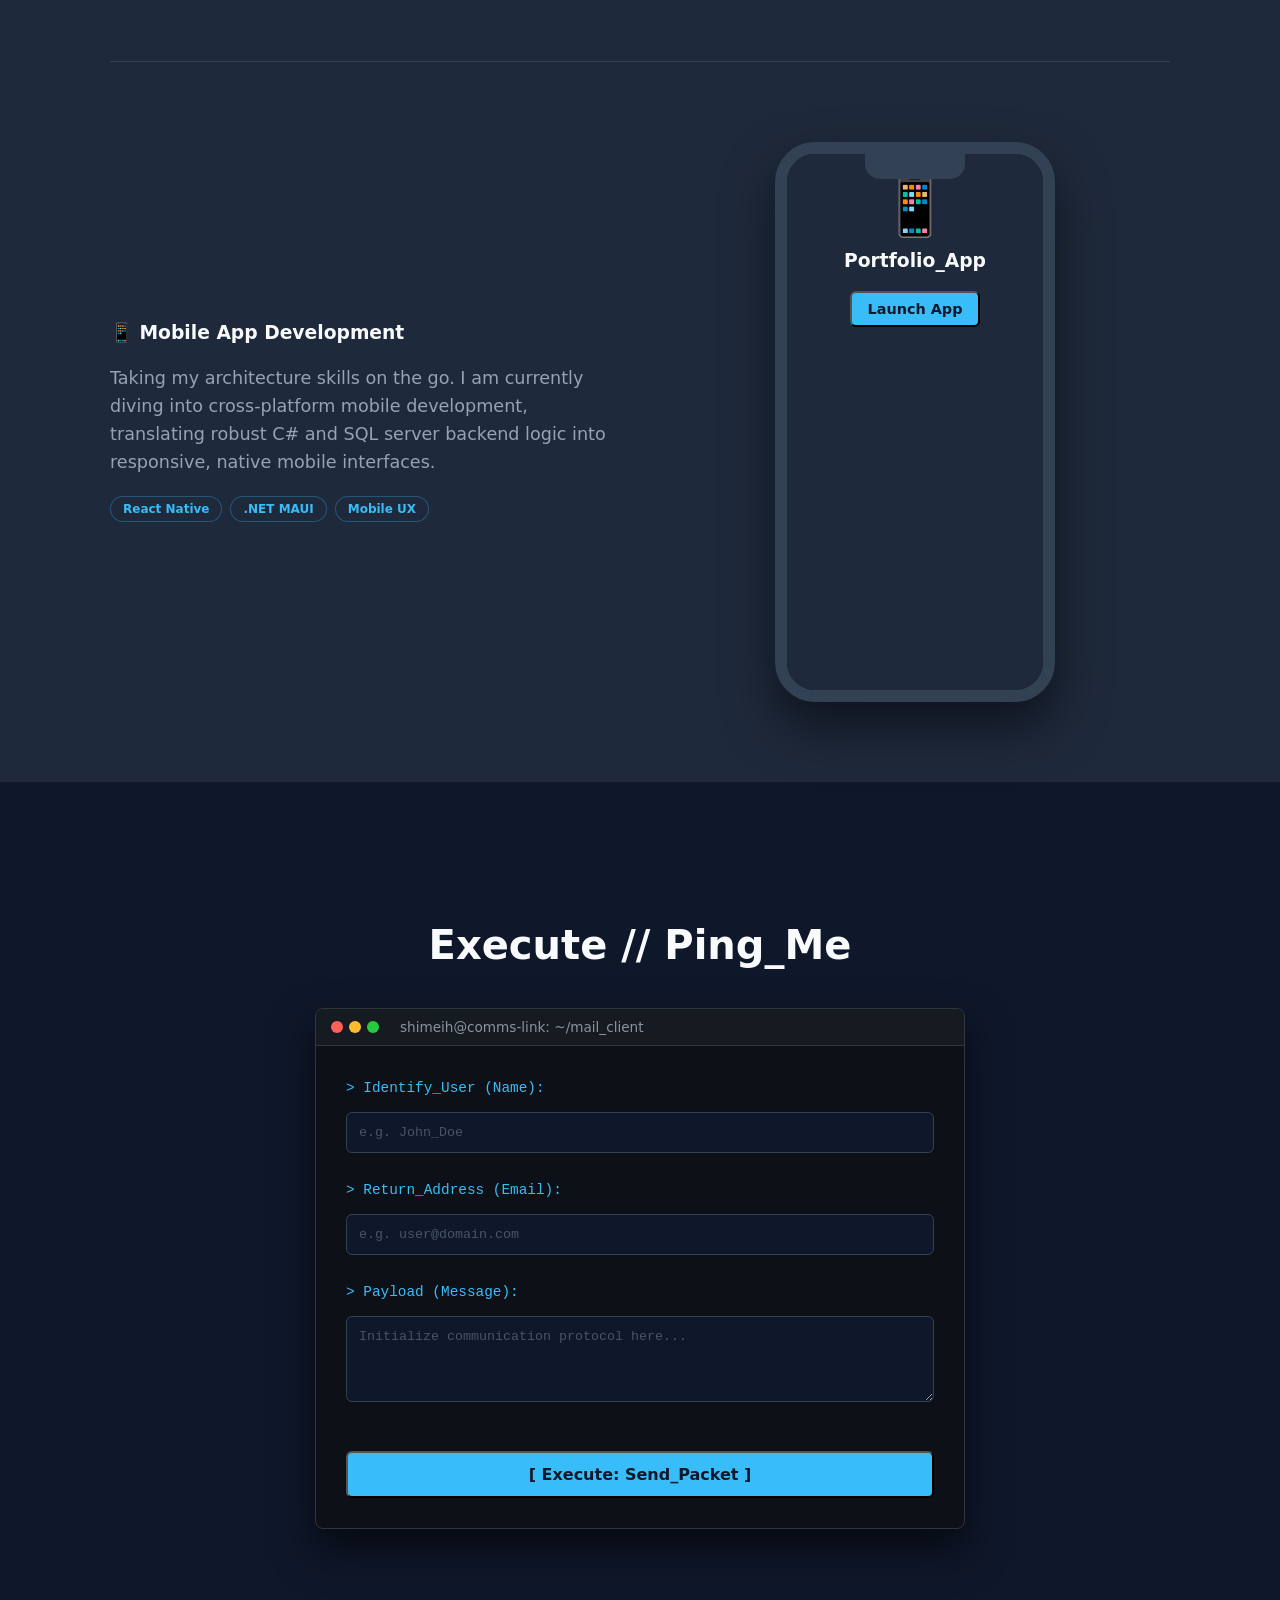
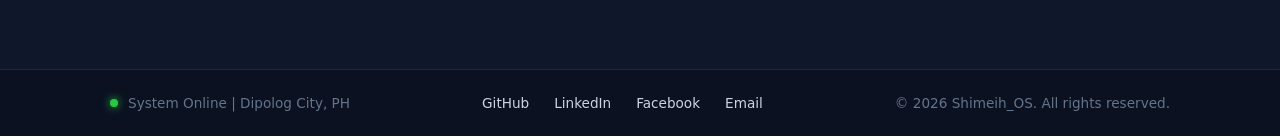
==== commit 0456b4b6: "final changes, maybe. fixed the green matrix, added printer for resume, added footer, added contacts" ====
--- a/index.html
+++ b/index.html
@@ -3,10 +3,13 @@
 <head>
   <meta charset="UTF-8">
   <meta name="viewport" content="width=device-width, initial-scale=1.0">
-  <title>Shimeih Montefalcon | Software Developer</title>
+  <title>Shimeih Klein Montefalcon | Software Engineer</title>
+  <link rel="icon" href="data:image/svg+xml,<svg xmlns='http://www.w3.org/2000/svg' viewBox='0 0 100 100'><rect width='100' height='100' rx='20' fill='%230f172a'/><text y='70' x='15' font-family='Consolas, monospace' font-size='65' fill='%2327c93f' font-weight='bold'>&gt;_</text></svg>">
   <link rel="stylesheet" href="style.css">
 </head>
 <body>
+  <!-- THE MATRIX BACKGROUND -->
+  <canvas id="matrix-bg" class="hidden"></canvas>
   <!-- FIXED NAVIGATION BAR -->
   <nav id="navbar">
     <div class="nav-brand">Shimeih_Klein_OS</div>
@@ -23,14 +26,9 @@
   <button id="reboot-btn" class="system-btn" onclick="rebootSystem()">
     [ ↻ System.Restart() ]
   </button>
-  <!-- DEVELOPER MODE TOGGLE -->
-  <button id="dev-toggle" class="dev-btn">[ { } Enter Dev Mode ]</button>
-  
-  <!-- THE MATRIX BACKGROUND -->
-  <canvas id="matrix-bg" class="hidden"></canvas>
 
   <!-- HERO SECTION: THE TERMINAL -->
-  <section id="hero" class="section-dark">
+  <section id="hero" class="section-light">
     <div class="container hero-split"> <!-- THIS LINE WAS MISSING -->
       
       <div class="hero-text">
@@ -39,7 +37,8 @@
         <div class="profile-name-group">
           <div class="profile-wrapper" id="profile-trigger" title="Click to swap image!">
             <!-- Normal UI -->
-            <img src="pics/pic1.jpg" alt="Shimeih Klein Montefalcon" id="profile-pic" class="profile-img">
+            <!-- Normal UI -->
+            <img src="pics/pic1.jpg" alt="Shimeih Klein Montefalcon" id="profile-pic" class="profile-img hide-in-xray">
             
             <!-- Skeletal Code (Revealed in X-Ray Mode) -->
             <div class="xray-code">
@@ -51,11 +50,11 @@
           <h1 class="accent-color">Shimeih Klein<br>Montefalcon</h1>
         </div>
 
-        <h2 style="color: #38bdf8; margin-bottom: 20px;">Full-Stack Software Developer</h2>
-        <p>Architecting secure enterprise backends, designing fluid web interfaces, and engineering interactive game systems. Magna Cum Laude BSIT graduate driven by clean code and system performance.</p>
+        <h2 style="color: #38bdf8; margin-bottom: 20px;">Full Stack Software Engineer</h2>
+        <p>Magna Cum Laude BSIT graduate building scalable full-stack applications and SQL databases. I combine a keen eye for code quality with a critical, flowchart-driven approach to problem-solving. I thrive on analyzing challenges from alternative perspectives, actively engineering my own solutions before falling back on traditional conventions.</p>
         <div class="button-group-left">
-          <a href="#projects" class="btn btn-primary">Execute: View_Work()</a>
-          <a href="resume.pdf" class="btn btn-secondary">Download_CV.pdf</a>
+          <!-- Interactive CV Download Button -->
+          <button id="cv-btn" class="btn btn-primary" onclick="downloadCV()">Execute: fetch_CV()</button>
         </div>
       </div>
       
@@ -436,14 +435,44 @@
         </p>
         
         <div class="video-showcase-grid">
+          
+          <!-- VIDEO 1 -->
           <div class="video-card">
-            <video src="vids/godot1.mp4" autoplay loop muted playsinline class="showcase-video"></video>
-            <div class="video-caption">▶ Basic Physics and Movements</div>
-          </div>
+            <!-- Normal UI -->
+            <div class="hide-in-xray">
+              <video src="vids/godot1.mp4" autoplay loop muted playsinline class="showcase-video"></video>
+              <div class="video-caption">▶ Basic Physics and Movements</div>
+            </div>
+            <!-- Matrix Code -->
+            <div class="xray-code">
+              &lt;KinematicBody2D&gt;<br>
+              &nbsp;&nbsp;&lt;CollisionShape2D /&gt;<br>
+              &nbsp;&nbsp;&lt;Sprite /&gt;<br>
+              &nbsp;&nbsp;physics_process(delta):<br>
+              &nbsp;&nbsp;&nbsp;&nbsp;apply_gravity()<br>
+              &nbsp;&nbsp;&nbsp;&nbsp;move_and_slide()<br>
+              &lt;/KinematicBody2D&gt;
+            </div>
+          </div>
+
+          <!-- VIDEO 2 -->
           <div class="video-card">
-            <video src="vids/godot2.mp4" autoplay loop muted playsinline class="showcase-video"></video>
-            <div class="video-caption">▶ Animations and Game Logic</div>
-          </div>
+            <!-- Normal UI -->
+            <div class="hide-in-xray">
+              <video src="vids/godot2.mp4" autoplay loop muted playsinline class="showcase-video"></video>
+              <div class="video-caption">▶ Animations and Game Logic</div>
+            </div>
+            <!-- Matrix Code -->
+            <div class="xray-code">
+              &lt;AnimationPlayer&gt;<br>
+              &nbsp;&nbsp;&lt;State: "Idle" /&gt;<br>
+              &nbsp;&nbsp;&lt;State: "Run" /&gt;<br>
+              &nbsp;&nbsp;if Input.is_action():<br>
+              &nbsp;&nbsp;&nbsp;&nbsp;play("Run")<br>
+              &lt;/AnimationPlayer&gt;
+            </div>
+          </div>
+
         </div>
       </div>
 
@@ -468,36 +497,53 @@
             <div class="phone-notch"></div>
             
             <div class="phone-screen" id="mobile-screen">
-              <!-- State 1: Start Screen -->
-              <div class="app-ui" id="app-start">
-                <div class="app-icon">📱</div>
-                <h3 style="margin-bottom: 20px; color: #f8fafc;">Portfolio_App</h3>
-                <button class="btn btn-primary" onclick="bootApp()" style="padding: 8px 16px; font-size: 0.9rem;">Launch App</button>
-              </div>
               
-              <!-- State 2: Loading Sequence (Hidden) -->
-              <div class="app-ui hidden" id="app-loading">
-                <div class="spinner"></div>
-                <p class="terminal-text">Compiling assets...</p>
-                <p class="terminal-text" style="color: #94a3b8; font-size: 0.75rem; margin-top: 5px;">Connecting to C# backend</p>
-              </div>
-              
-              <!-- State 3: Active App (Hidden) -->
-              <div class="app-ui hidden" id="app-active" style="padding: 0;">
-                <div class="mobile-header" style="color: #f8fafc;">Home</div>
-                <div class="mobile-body">
-                  <div class="skeleton-line"></div>
-                  <div class="skeleton-line short"></div>
-                  
-                  <div class="mobile-card">
-                    <strong>Status:</strong> Sync Successful
-                    <br><br>
-                    <span style="color: #94a3b8;">Data retrieved from MS SQL Server via secure API endpoint.</span>
+              <!-- WRAP THE NORMAL UI IN THIS -->
+              <div class="hide-in-xray" style="width: 100%; height: 100%;">
+                <!-- State 1: Start Screen -->
+                <div class="app-ui" id="app-start">
+                  <div class="app-icon">📱</div>
+                  <h3 style="margin-bottom: 20px; color: #f8fafc;">Portfolio_App</h3>
+                  <button class="btn btn-primary" onclick="bootApp()" style="padding: 8px 16px; font-size: 0.9rem;">Launch App</button>
+                </div>
+                
+                <!-- State 2: Loading Sequence (Hidden) -->
+                <div class="app-ui hidden" id="app-loading">
+                  <div class="spinner"></div>
+                  <p class="terminal-text">Compiling assets...</p>
+                  <p class="terminal-text" style="color: #94a3b8; font-size: 0.75rem; margin-top: 5px;">Connecting to C# backend</p>
+                </div>
+                
+                <!-- State 3: Active App (Hidden) -->
+                <div class="app-ui hidden" id="app-active" style="padding: 0;">
+                  <div class="mobile-header" style="color: #f8fafc;">Home</div>
+                  <div class="mobile-body">
+                    <div class="skeleton-line"></div>
+                    <div class="skeleton-line short"></div>
+                    
+                    <div class="mobile-card">
+                      <strong>Status:</strong> Sync Successful
+                      <br><br>
+                      <span style="color: #94a3b8;">Data retrieved from MS SQL Server via secure API endpoint.</span>
+                    </div>
+                    
+                    <button class="btn btn-secondary" onclick="resetApp()" style="margin-top: 40px; font-size: 0.8rem; padding: 6px 12px;">Close App</button>
                   </div>
-                  
-                  <button class="btn btn-secondary" onclick="resetApp()" style="margin-top: 40px; font-size: 0.8rem; padding: 6px 12px;">Close App</button>
                 </div>
               </div>
+
+              <!-- THE MATRIX SKELETON CODE FOR THE PHONE -->
+              <div class="xray-code" style="font-size: 0.75rem;">
+                &lt;MobileApp&gt;<br>
+                &nbsp;&nbsp;&lt;Header title="Home"/&gt;<br>
+                &nbsp;&nbsp;&lt;FetchData<br>
+                &nbsp;&nbsp;&nbsp;&nbsp;source="SQL_Server"<br>
+                &nbsp;&nbsp;&nbsp;&nbsp;await={true}<br>
+                &nbsp;&nbsp;/&gt;<br>
+                &nbsp;&nbsp;&lt;RenderUI /&gt;<br>
+                &lt;/MobileApp&gt;
+              </div>
+
             </div>
           </div>
         </div>
@@ -506,13 +552,68 @@
     </div>
   </section>
 
-  <!-- FOOTER -->
-  <footer id="contact" class="section-dark center-text">
+  <!-- CONTACT SECTION (Terminal Mail Client) -->
+  <section id="contact" class="section-dark" style="padding-top: 60px; padding-bottom: 60px;">
     <div class="container">
-      <h2>Let's build something.</h2>
-      <p>Currently open for software engineering roles.</p>
-      <br>
-      <a href="mailto:your.email@gmail.com" class="btn btn-primary">Get In Touch</a>
+      <h2 class="section-title scroll-hidden" style="text-align: center;">Execute // Ping_Me</h2>
+      
+      <div class="terminal-window scroll-hidden" style="max-width: 650px; margin: 0 auto; box-shadow: 0 20px 40px rgba(0,0,0,0.6);">
+        <div class="terminal-header">
+          <span class="dot red"></span>
+          <span class="dot yellow"></span>
+          <span class="dot green"></span>
+          <span class="terminal-title">shimeih@comms-link: ~/mail_client</span>
+        </div>
+        
+        <div class="terminal-body" style="padding: 30px;">
+          <form id="terminal-contact-form" onsubmit="sendMail(event)">
+            
+            <div class="input-group">
+              <label>> Identify_User (Name):</label>
+              <input type="text" id="sender-name" name="name" required placeholder="e.g. John_Doe" class="terminal-input">
+            </div>
+            
+            <div class="input-group">
+              <label>> Return_Address (Email):</label>
+              <input type="email" id="sender-email" name="email" required placeholder="e.g. user@domain.com" class="terminal-input">
+            </div>
+
+            <div class="input-group">
+              <label>> Payload (Message):</label>
+              <textarea id="sender-msg" name="message" required placeholder="Initialize communication protocol here..." rows="4" class="terminal-input"></textarea>
+            </div>
+
+            <button type="submit" id="submit-btn" class="btn btn-primary" style="margin-top: 15px; width: 100%; font-size: 1rem;">[ Execute: Send_Packet ]</button>
+          </form>
+          
+          <!-- Hidden Success Message -->
+          <div id="mail-success" class="hidden" style="color: #27c93f; margin-top: 20px; font-family: 'Consolas', monospace; text-align: center; background: rgba(39, 201, 63, 0.1); padding: 15px; border-radius: 4px; border: 1px solid #27c93f;">
+            > Packet securely transmitted. Awaiting response...
+          </div>
+        </div>
+      </div>
+    </div>
+  </section>
+
+  <!-- OS FOOTER (Status Bar & Network Links) -->
+  <footer class="os-footer">
+    <div class="footer-container">
+      
+      <div class="footer-sysinfo">
+        <span class="pulse-dot"></span> System Online | Dipolog City, PH
+      </div>
+      
+      <div class="footer-links">
+        <a href="https://github.com/Helexium" target="_blank" class="foot-link">GitHub</a>
+        <a href="https://www.linkedin.com/in/shimeih-klein-montefalcon-03b398418" target="_blank" class="foot-link">LinkedIn</a>
+        <a href="https://www.facebook.com/kleinisnotklein" target="_blank" class="foot-link">Facebook</a>
+        <a href="https://mail.google.com/mail/?view=cm&fs=1&to=Shimeihkleincamiguin.montefalcon@dmc.edu.ph" target="_blank" class="foot-link">Email</a>
+      </div>
+      
+      <div class="footer-copyright">
+        © 2026 Shimeih_OS. All rights reserved.
+      </div>
+      
     </div>
   </footer>
 
@@ -543,6 +644,45 @@
     <span class="close-lightbox">&times;</span>
     <img class="lightbox-content" id="lightbox-img">
   </div>
+
+  <!-- CV VIEWER MODAL (Real-Time PDF Printing) -->
+  <div id="cv-modal" class="modal hidden" style="position: fixed; top: 0; left: 0; width: 100%; height: 100%; background: rgba(15, 23, 42, 0.9); z-index: 2500; display: none; align-items: center; justify-content: center; backdrop-filter: blur(5px);">
+    <div class="modal-content" style="background: #1e293b; border: 1px solid #27c93f; border-radius: 12px; width: 95%; max-width: 900px; height: 85vh; display: flex; flex-direction: column; position: relative; box-shadow: 0 25px 50px rgba(0,0,0,0.6); overflow: hidden;">
+      
+      <!-- OS Window Header -->
+      <div style="background-color: #0f172a; padding: 12px 20px; display: flex; justify-content: space-between; align-items: center; border-bottom: 1px solid #334155; z-index: 20;">
+        <div style="color: #27c93f; font-family: 'Consolas', monospace; font-size: 0.9rem;">
+          ~/shimeih_os/Print_Spooler.exe
+        </div>
+        <div style="display: flex; gap: 15px; align-items: center;">      
+          <button onclick="closeCV()" style="background: none; border: none; color: #ff5f56; font-size: 1.5rem; cursor: pointer; font-weight: bold; line-height: 1;">×</button>
+        </div>
+      </div>
+      
+      <!-- Viewer Body (Where the magic happens) -->
+      <div style="flex-grow: 1; width: 100%; background: #0f172a; position: relative; overflow: hidden; display: flex; flex-direction: column; align-items: center; padding-top: 20px;">
+        
+        <!-- The Wide Printer Machine -->
+        <div class="wide-printer">
+          <div class="printer-slit-wide"></div>
+          <div class="printer-lights">
+            <span class="light green-blink"></span>
+          </div>
+        </div>
+
+        <!-- The Real PDF (Starts at 0 height and grows to reveal the iframe) -->
+        <div id="real-printed-cv" class="real-printed-cv">
+          <iframe src="Montefalcon_Resume.pdf" class="real-pdf-frame"></iframe>
+        </div>
+
+        <p id="print-status-text" class="print-status-text" style="position: absolute; bottom: 20px;">Printing Shimeih_CV.pdf...</p>
+
+      </div>
+    </div>
+  </div>
+  
+  <!-- DEVELOPER MODE TOGGLE -->
+  <button id="dev-toggle" class="dev-btn" style="position: fixed; bottom: 20px; right: 20px; z-index: 9999;">[ { } Enter Dev Mode ]</button>
   
   <script>
     function toggleCard(clickedCard) {
@@ -602,7 +742,7 @@
       resetTimer(); 
     });
 
-    // --- X-RAY / MATRIX DEV MODE LOGIC ---
+    // --- MATRIX SKELETAL DEV MODE LOGIC ---
     const devToggle = document.getElementById('dev-toggle');
     const canvas = document.getElementById('matrix-bg');
     const ctx = canvas.getContext('2d');
@@ -639,7 +779,6 @@
         const text = alphabet.charAt(Math.floor(Math.random() * alphabet.length));
         ctx.fillText(text, i * fontSize, drops[i] * fontSize);
         
-        // Randomly reset a drop to the top of the screen
         if(drops[i] * fontSize > canvas.height && Math.random() > 0.975) {
           drops[i] = 0;
         }
@@ -649,15 +788,15 @@
 
     // Adjust the canvas if the user resizes their window
     window.addEventListener('resize', () => {
-      if(document.body.classList.contains('xray-active')) initMatrix();
+      if(document.body.classList.contains('dev-mode-active')) initMatrix();
     });
 
     // The Toggle Trigger
     devToggle.addEventListener('click', () => {
-      document.body.classList.toggle('xray-active');
-      
-      if(document.body.classList.contains('xray-active')) {
-        devToggle.innerText = "[ X ] Exit X-Ray";
+      document.body.classList.toggle('dev-mode-active');
+      
+      if(document.body.classList.contains('dev-mode-active')) {
+        devToggle.innerText = "[ X ] Exit Matrix";
         canvas.classList.remove('hidden');
         initMatrix();
         matrixInterval = setInterval(drawMatrix, 33); // Runs at ~30 FPS
@@ -1020,9 +1159,9 @@
       });
     }, scrollObserverOptions);
 
-    // Make sure we are watching the new swoop element!
+    // Make sure we are watching the new swoop element and the contact terminal!
     const elementsToAnimate = document.querySelectorAll(
-      'section h2, .sandbox-block, .video-card, .timeline-commit, .scroll-swoop-hidden'
+      'section h2, .sandbox-block, .video-card, .timeline-commit, .scroll-swoop-hidden, #contact .terminal-window'
     );
     
     elementsToAnimate.forEach(el => {
@@ -1032,6 +1171,7 @@
       }
       scrollObserver.observe(el);
     });
+    
 
     // --- CLICK OUTSIDE TO RESET LOGIC ---
     document.addEventListener('mousedown', (e) => {
@@ -1044,11 +1184,37 @@
     const rebootBtn = document.getElementById('reboot-btn');
 
     // 1. Only show the button if they have scrolled down past the hero section
+   // --- FLOATING BUTTON CONTROLLER & COLLISION AVOIDANCE ---
     window.addEventListener('scroll', () => {
+      const rebootBtn = document.getElementById('reboot-btn');
+      const devBtn = document.getElementById('dev-toggle'); 
+      const footer = document.querySelector('.os-footer');
+
+      // 1. Show the reboot button only after scrolling down
       if (window.scrollY > 400) {
         rebootBtn.classList.add('show-reboot');
       } else {
         rebootBtn.classList.remove('show-reboot');
+      }
+
+      // 2. Prevent buttons from overlapping the footer
+      if (footer && rebootBtn && devBtn) {
+        const footerRect = footer.getBoundingClientRect();
+        const windowHeight = window.innerHeight;
+        
+        // If the footer comes into the screen
+        if (footerRect.top < windowHeight) {
+          // Calculate exactly how many pixels of the footer are showing
+          const overlap = windowHeight - footerRect.top;
+          
+          // Push both buttons up by that amount (Base 20px + overlap)
+          rebootBtn.style.bottom = `${20 + overlap}px`;
+          devBtn.style.bottom = `${20 + overlap}px`;
+        } else {
+          // Reset them to their normal fixed bottom positions
+          rebootBtn.style.bottom = '20px';
+          devBtn.style.bottom = '20px';
+        }
       }
     });
 
@@ -1093,6 +1259,147 @@
         }
       }, 300);
     }
+    // --- INTERACTIVE CV DOWNLOAD ENGINE ---
+    function downloadCV() {
+      const btn = document.getElementById('cv-btn');
+      
+      // Safety check: don't run if it's already running
+      if (btn.classList.contains('is-running')) return;
+
+      // Lock the button into the active terminal state
+      btn.classList.add('is-running');
+
+      // The terminal text sequence
+      const stages = [
+        "> Establishing connection...",
+        "> Compiling Shimeih_CV.pdf...",
+        "> Decrypting file...",
+        "[ OK ] Downloading..."
+      ];
+
+      let step = 0;
+      btn.innerText = stages[step];
+
+      // Cycle through the text stages every 700 milliseconds
+      const interval = setInterval(() => {
+        step++;
+        if (step < stages.length) {
+          btn.innerText = stages[step];
+        } else {
+          // Stop the timer
+          clearInterval(interval);
+          
+          // Trigger the actual hidden file download
+          const link = document.createElement('a');
+          link.href = 'Montefalcon_Resume.pdf'; // Ensure your actual resume.pdf is in the root folder
+          link.download = 'Shimeih_Montefalcon_CV.pdf';
+          document.body.appendChild(link);
+          link.click();
+          document.body.removeChild(link);
+
+          // Reset the button back to normal after 2.5 seconds
+          setTimeout(() => {
+            btn.innerText = "Execute: fetch_CV()";
+            btn.classList.remove('is-running');
+          }, 2500);
+        }
+      }, 700); 
+    }
+
+    // --- REAL-TIME PDF PRINTER ENGINE ---
+    let currentZoom = 1;
+
+    function downloadCV() {
+      // 1. Open the Modal
+      const cvModal = document.getElementById('cv-modal');
+      cvModal.style.display = 'flex';
+      cvModal.classList.remove('hidden');
+
+      const cvContainer = document.getElementById('real-printed-cv');
+      const statusText = document.getElementById('print-status-text');
+      
+      // 2. Reset states (if opened previously)
+      cvContainer.classList.remove('is-printing', 'done-printing');
+      currentZoom = 1;
+      cvContainer.style.transform = `scale(${currentZoom})`;
+      statusText.innerText = 'Printing Shimeih_CV.pdf...';
+      statusText.style.display = 'block';
+
+      // 3. Start the printing animation
+      setTimeout(() => {
+        cvContainer.classList.add('is-printing');
+      }, 300);
+
+      // 4. Finish printing and unlock the PDF
+      setTimeout(() => {
+        cvContainer.classList.add('done-printing');
+        statusText.innerText = '[ OK ] Print Complete. Ready for viewing.';
+        
+        // Hide the status text after a moment
+        setTimeout(() => {
+          statusText.style.display = 'none';
+        }, 2500);
+      }, 3800); // 3.5s transition + 300ms delay
+    }
+
+    function closeCV() {
+      const cvModal = document.getElementById('cv-modal');
+      cvModal.style.display = 'none';
+      cvModal.classList.add('hidden');
+    }
+
+    function zoomCV(step) {
+      const cvContainer = document.getElementById('real-printed-cv');
+      
+      currentZoom += step;
+      // Limits zoom to keep it readable and inside the window
+      currentZoom = Math.max(0.6, Math.min(currentZoom, 2.0));
+      
+      cvContainer.style.transform = `scale(${currentZoom})`;
+    }
+    // --- LIVE TERMINAL MAIL CLIENT ENGINE (FORMSPREE) ---
+    async function sendMail(event) {
+      event.preventDefault(); 
+      
+      const btn = document.getElementById('submit-btn');
+      const successMsg = document.getElementById('mail-success');
+      const form = document.getElementById('terminal-contact-form');
+      
+      // Change button state to "sending"
+      btn.innerText = "[ Transmitting to Server... ]";
+      btn.style.pointerEvents = "none";
+      btn.style.opacity = "0.7";
+
+      // Package the data
+      const formData = new FormData(form);
+
+      try {
+        // REPLACE THE URL BELOW WITH YOUR ACTUAL FORMSPREE ENDPOINT
+        const response = await fetch("https://formspree.io/f/myeeeajq", {
+          method: "POST",
+          body: formData,
+          headers: {
+            'Accept': 'application/json'
+          }
+        });
+
+        if (response.ok) {
+          // Success! Hide form, show terminal confirmation
+          form.style.display = "none";
+          successMsg.classList.remove('hidden');
+        } else {
+          // Formspree rejected it (usually means setup error)
+          btn.innerText = "[ System Error: Transmission Rejected ]";
+          btn.style.backgroundColor = "#ff5f56";
+          btn.style.borderColor = "#ff5f56";
+        }
+      } catch (error) {
+        // Network error (user is offline)
+        btn.innerText = "[ System Error: Network Offline ]";
+        btn.style.backgroundColor = "#ff5f56";
+        btn.style.borderColor = "#ff5f56";
+      }
+    }
   </script>
 
 </body>
--- a/style.css
+++ b/style.css
@@ -556,6 +556,7 @@
   z-index: 900; /* Stays above the page, but strictly below the navbar and modals */
   transition: all 0.3s ease;
   box-shadow: 0 4px 15px rgba(0,0,0,0.5);
+  transition: all 0.3s ease, bottom 0.1s linear;
 }
 
 .dev-btn:hover {
@@ -563,99 +564,84 @@
   color: #0f172a;
   box-shadow: 0 0 15px rgba(56, 189, 248, 0.4);
 }
-
-/* --- X-RAY / MATRIX DEV MODE --- */
+/* ========================================= */
+/* --- MATRIX DEV MODE (SKELETAL) --- */
+/* ========================================= */
+
 #matrix-bg {
   position: fixed;
   top: 0; left: 0;
   width: 100vw;
   height: 100vh;
-  z-index: -1; /* Locks the Matrix rain behind the website */
+  z-index: -1; /* Locks the Matrix rain safely behind the website */
   pointer-events: none;
 }
 
-/* When active, strip the UI down to glowing wireframes */
-body.xray-active .section-dark,
-body.xray-active .section-light,
-body.xray-active footer {
-  background-color: rgba(0, 15, 0, 0.75) !important; 
-  backdrop-filter: blur(2px);
+/* Hide the skeletal code in normal view */
+.xray-code {
+  display: none;
+}
+
+body.dev-mode-active * {
+  /* Draws a neon green wireframe around every single element */
+  outline: 1px solid rgba(0, 255, 0, 0.4) !important;
+  
+  /* Makes all backgrounds dark green transparent */
+  background-color: rgba(0, 15, 0, 0.8) !important;
+  box-shadow: none !important;
 }
 
 /* Force all text and lines to glow Matrix Green */
-body.xray-active h1, 
-body.xray-active h2, 
-body.xray-active h3, 
-body.xray-active p, 
-body.xray-active span,
-body.xray-active div {
+body.dev-mode-active h1, 
+body.dev-mode-active h2, 
+body.dev-mode-active h3, 
+body.dev-mode-active p, 
+body.dev-mode-active span,
+body.dev-mode-active div,
+body.dev-mode-active a {
   color: #0f0 !important; 
   text-shadow: 0 0 5px #0f0;
   border-color: #0f0 !important;
 }
 
-/* Turn solid cards into dashed blueprints */
-body.xray-active .tech-card,
-body.xray-active .project-card,
-body.xray-active .terminal-window,
-body.xray-active .mini-card,
-body.xray-active .phone-frame,
-body.xray-active .video-card {
-  background-color: transparent !important;
-  border: 1px dashed #0f0 !important;
-  box-shadow: 0 0 15px rgba(0, 255, 0, 0.1) inset !important;
-}
-
-/* Transform buttons */
-body.xray-active .btn {
-  background: transparent !important;
-  color: #0f0 !important;
-  border: 1px solid #0f0 !important;
-  box-shadow: 0 0 10px #0f0;
-}
-
-/* The X-Ray Image Filter */
-body.xray-active img,
-body.xray-active video {
-  /* This combination turns regular images into glowing green x-rays */
-  filter: grayscale(100%) contrast(1.5) sepia(100%) hue-rotate(80deg) opacity(0.7) !important;
+/* Turn images/videos into glowing green x-rays */
+body.dev-mode-active img:not(.hub-img), 
+body.dev-mode-active iframe, 
+body.dev-mode-active video {
+  filter: grayscale(100%) contrast(1.5) sepia(100%) hue-rotate(80deg) opacity(0.6) !important;
   mix-blend-mode: screen;
 }
 
-body.xray-active .dev-btn {
-  background: #000 !important;
-  border: 1px solid #0f0 !important;
-}
-/* --- SKELETAL CODE REVEAL --- */
-/* 1. Hide the skeletal code in normal view */
+/* --- UNIVERSAL "BECOME THE CODE" EFFECT --- */
 .xray-code {
   display: none;
   width: 100%;
   height: 100%;
-  align-items: center;
+  padding: 20px;
+  box-sizing: border-box;
+  flex-direction: column;
   justify-content: center;
+  align-items: flex-start; /* Aligns code to the left like an IDE */
+}
+
+/* Hides the normal UI elements when Dev Mode is active */
+body.dev-mode-active .hide-in-xray {
+  display: none !important; 
+}
+
+/* Reveals the skeletal code when Dev Mode is active */
+body.dev-mode-active .xray-code {
+  display: flex !important;
   font-family: 'Consolas', monospace;
-  font-size: 0.75rem;
-  color: #0f0;
+  font-size: 0.85rem;
+  color: #0f0 !important;
   text-shadow: 0 0 5px #0f0;
-  line-height: 1.4;
-  text-align: left;
-}
-
-/* 2. When X-Ray is active, hide the real picture */
-body.xray-active .profile-img {
-  display: none !important;
-}
-
-/* 3. When X-Ray is active, show the skeletal code */
-body.xray-active .xray-code {
-  display: flex !important;
-}
-
-/* Optional: Remove the circle border in code mode for a true terminal feel */
-body.xray-active .profile-wrapper {
-  border-radius: 0 !important;
-  border: 1px dashed #0f0 !important;
+  background-color: rgba(0, 20, 0, 0.9) !important;
+  line-height: 1.5;
+}
+
+body.dev-mode-active .profile-wrapper {
+  border-radius: 0 !important; /* Turns the circle avatar into a square */
 }
 
 .hidden {
@@ -1521,6 +1507,7 @@
   opacity: 0;
   pointer-events: none;
   transform: translateY(20px);
+  transition: transform 0.3s ease, opacity 0.3s ease, background-color 0.3s ease, bottom 0.1s linear;
 }
 
 #reboot-btn.show-reboot {
@@ -1533,4 +1520,392 @@
   background-color: #ff5f56;
   color: #fff;
   box-shadow: 0 0 15px rgba(255, 95, 86, 0.4);
+}
+
+/* --- INTERACTIVE CV BUTTON --- */
+#cv-btn {
+  font-family: 'Consolas', monospace;
+  transition: all 0.3s ease;
+  min-width: 220px; /* Prevents the button from shrinking/growing wildly during text swap */
+  text-align: left;
+}
+
+#cv-btn.is-running {
+  background-color: #0f172a;
+  color: #27c93f; /* Terminal Green */
+  border-color: #27c93f;
+  pointer-events: none; /* Prevents clicking multiple times */
+  box-shadow: 0 0 15px rgba(39, 201, 63, 0.4);
+  animation: cv-pulse 1s infinite alternate;
+}
+
+@keyframes cv-pulse {
+  from { box-shadow: 0 0 10px rgba(39, 201, 63, 0.2); }
+  to { box-shadow: 0 0 20px rgba(39, 201, 63, 0.6); }
+}
+
+/* --- PRINTER ANIMATION LOGIC --- */
+.printer-wrapper {
+  display: flex;
+  flex-direction: column;
+  align-items: center;
+  justify-content: center;
+  transition: opacity 0.5s ease;
+}
+
+.printer-machine {
+  width: 180px;
+  height: 70px;
+  background-color: #1e293b;
+  border: 2px solid #334155;
+  border-radius: 8px;
+  position: relative;
+  z-index: 10;
+  box-shadow: inset 0 -10px 15px rgba(0,0,0,0.5), 0 20px 30px rgba(0,0,0,0.7);
+}
+
+/* The hole the paper comes out of */
+.printer-slit {
+  width: 120px;
+  height: 5px;
+  background-color: #0f172a;
+  margin: 15px auto 0 auto;
+  border-radius: 2px;
+  box-shadow: inset 0 2px 4px rgba(0,0,0,0.8);
+}
+
+.printer-lights {
+  position: absolute;
+  right: 15px;
+  top: 15px;
+}
+
+.light.green-blink {
+  display: block;
+  width: 8px;
+  height: 8px;
+  background-color: #27c93f;
+  border-radius: 50%;
+  animation: blink 0.5s infinite alternate;
+}
+
+@keyframes blink {
+  from { opacity: 0.3; box-shadow: 0 0 0 transparent; }
+  to { opacity: 1; box-shadow: 0 0 8px #27c93f; }
+}
+
+/* --- REAL-TIME PDF PRINTER --- */
+.wide-printer {
+  width: 90%;
+  max-width: 800px;
+  height: 60px;
+  background-color: #1e293b;
+  border: 2px solid #334155;
+  border-radius: 8px 8px 0 0;
+  position: relative;
+  z-index: 10;
+  box-shadow: inset 0 -10px 15px rgba(0,0,0,0.5), 0 20px 30px rgba(0,0,0,0.8);
+}
+
+.printer-slit-wide {
+  width: 95%;
+  height: 6px;
+  background-color: #0f172a;
+  margin: 45px auto 0 auto;
+  border-radius: 3px;
+  box-shadow: inset 0 3px 6px rgba(0,0,0,0.9);
+}
+
+.printer-lights {
+  position: absolute;
+  right: 20px;
+  top: 15px;
+}
+
+.light.green-blink {
+  display: block;
+  width: 10px;
+  height: 10px;
+  background-color: #27c93f;
+  border-radius: 50%;
+  animation: blink 0.5s infinite alternate;
+}
+
+@keyframes blink {
+  from { opacity: 0.3; box-shadow: 0 0 0 transparent; }
+  to { opacity: 1; box-shadow: 0 0 10px #27c93f; }
+}
+
+/* The container that reveals the actual PDF */
+.real-printed-cv {
+  width: 85%;
+  max-width: 760px;
+  height: 0px; /* Starts completely hidden */
+  background-color: #fff;
+  margin-top: -5px; /* Tucks it directly into the slit */
+  position: relative;
+  z-index: 5;
+  overflow: hidden; /* Hides the bottom of the PDF until it prints */
+  
+  /* Linear transition makes it steady like a real machine */
+  transition: height 3.5s linear; 
+  box-shadow: 0 15px 30px rgba(0,0,0,0.6);
+  transform-origin: top center;
+}
+
+/* This is applied via JavaScript to trigger the slide-out */
+.real-printed-cv.is-printing {
+  height: 70vh; /* Adjusts based on screen height */
+}
+
+.real-pdf-frame {
+  width: 100%;
+  height: 70vh; /* Must match the is-printing height */
+  border: none;
+  pointer-events: none; /* Prevents scrolling while it's still printing */
+}
+
+/* Re-enables scrolling inside the PDF once it's done */
+.real-printed-cv.done-printing .real-pdf-frame {
+  pointer-events: auto;
+}
+
+.print-status-text {
+  color: #38bdf8;
+  font-family: 'Consolas', monospace;
+  font-size: 0.9rem;
+  animation: pulse 1s infinite alternate;
+}
+
+/* --- TERMINAL CONTACT FORM --- */
+.input-group {
+  margin-bottom: 25px;
+}
+
+.input-group label {
+  display: block;
+  color: #38bdf8;
+  font-family: 'Consolas', monospace;
+  margin-bottom: 10px;
+  font-size: 0.9rem;
+}
+
+.terminal-input {
+  width: 100%;
+  background-color: #0f172a;
+  border: 1px solid #334155;
+  color: #f8fafc;
+  font-family: 'Consolas', monospace;
+  padding: 12px;
+  border-radius: 6px;
+  box-sizing: border-box;
+  transition: all 0.3s ease;
+  resize: vertical;
+}
+
+.terminal-input:focus {
+  outline: none;
+  border-color: #38bdf8;
+  box-shadow: inset 0 0 10px rgba(56, 189, 248, 0.2), 0 0 15px rgba(56, 189, 248, 0.3);
+}
+
+.terminal-input::placeholder {
+  color: #475569;
+}
+
+/* --- OS SYSTEM FOOTER --- */
+.os-footer {
+  background-color: #0b1121;
+  border-top: 1px solid #1e293b;
+  padding: 25px 0;
+  font-family: 'Consolas', monospace;
+  font-size: 0.85rem;
+  color: #64748b;
+}
+
+.footer-container {
+  max-width: 1100px;
+  margin: 0 auto;
+  display: flex;
+  flex-direction: column;
+  align-items: center;
+  gap: 20px;
+  padding: 0 20px;
+}
+
+@media (min-width: 768px) {
+  .footer-container {
+    flex-direction: row;
+    justify-content: space-between;
+  }
+}
+
+.footer-sysinfo {
+  display: flex;
+  align-items: center;
+  gap: 10px;
+}
+
+.pulse-dot {
+  display: inline-block;
+  width: 8px;
+  height: 8px;
+  background-color: #27c93f;
+  border-radius: 50%;
+  box-shadow: 0 0 8px #27c93f;
+}
+
+.footer-links {
+  display: flex;
+  gap: 25px;
+  flex-wrap: wrap;
+  justify-content: center;
+}
+
+.foot-link {
+  color: #cbd5e1;
+  text-decoration: none;
+  transition: all 0.2s ease;
+  position: relative;
+}
+
+/* Adds a subtle underline effect on hover */
+.foot-link::after {
+  content: '';
+  position: absolute;
+  width: 0;
+  height: 1px;
+  bottom: -4px;
+  left: 0;
+  background-color: #38bdf8;
+  transition: width 0.3s ease;
+}
+
+.foot-link:hover {
+  color: #38bdf8;
+  text-shadow: 0 0 8px rgba(56, 189, 248, 0.5);
+}
+
+.foot-link:hover::after {
+  width: 100%;
+}
+/* ========================================= */
+/* --- MOBILE RESPONSIVENESS PATCH --- */
+/* ========================================= */
+
+@media (max-width: 800px) {
+  
+  /* 1. Navbar & Navigation */
+  .nav-links {
+    flex-wrap: wrap;
+    justify-content: center;
+    gap: 10px;
+    font-size: 0.85rem;
+  }
+  
+  #navbar {
+    padding: 10px;
+  }
+
+  /* 2. Hero Section (Stack the text and terminal) */
+  .hero-split {
+    display: flex;
+    flex-direction: column;
+    text-align: center;
+    gap: 40px;
+  }
+  
+  .profile-name-group {
+    justify-content: center;
+  }
+  
+  .button-group-left {
+    justify-content: center;
+  }
+
+  /* 3. The Desktop Monitor */
+  .desktop-workspace {
+    grid-template-columns: repeat(auto-fit, minmax(80px, 1fr));
+    gap: 20px;
+    padding: 15px;
+  }
+  
+  .desktop-monitor {
+    border-radius: 8px; /* Slightly softer corners on mobile */
+  }
+
+  /* 4. Experience Timeline (Stack the IDE Sidebar and Body) */
+  .ide-layout {
+    display: flex;
+    flex-direction: column;
+  }
+  
+  .ide-sidebar {
+    width: 100%;
+    border-right: none;
+    border-bottom: 1px solid #334155;
+    padding-bottom: 20px;
+  }
+  
+  .commit-meta {
+    flex-direction: column;
+    align-items: flex-start;
+    gap: 5px;
+  }
+
+  /* 5. Staged Changes (Stack the videos and phone emulator) */
+  .video-showcase-grid {
+    display: flex;
+    flex-direction: column;
+    gap: 20px;
+  }
+  
+  .sandbox-block.hero-split {
+    flex-direction: column;
+    align-items: center;
+  }
+
+  /* 6. Topology Map */
+  .network-viewport {
+    height: 450px; /* Keep it contained on phones */
+  }
+  
+  /* Make the nodes slightly smaller so they fit better */
+  .category-node .node-content {
+    transform: scale(0.85);
+  }
+
+  /* 7. Modals & Printer Window */
+  .modal-content {
+    width: 100%;
+    height: 95vh;
+    padding: 15px;
+    border-radius: 8px;
+  }
+  
+  /* Shrink the printer machine down for mobile */
+  .wide-printer {
+    width: 95%;
+  }
+  
+  .real-printed-cv {
+    width: 95%;
+  }
+
+  /* 8. Floating Buttons */
+  #dev-toggle, #reboot-btn {
+    font-size: 0.75rem;
+    padding: 8px 12px;
+  }
+}
+
+/* For extremely small screens (like older iPhones) */
+@media (max-width: 480px) {
+  .section-title {
+    font-size: 1.8rem;
+  }
+  
+  .terminal-title {
+    font-size: 0.75rem;
+  }
 }
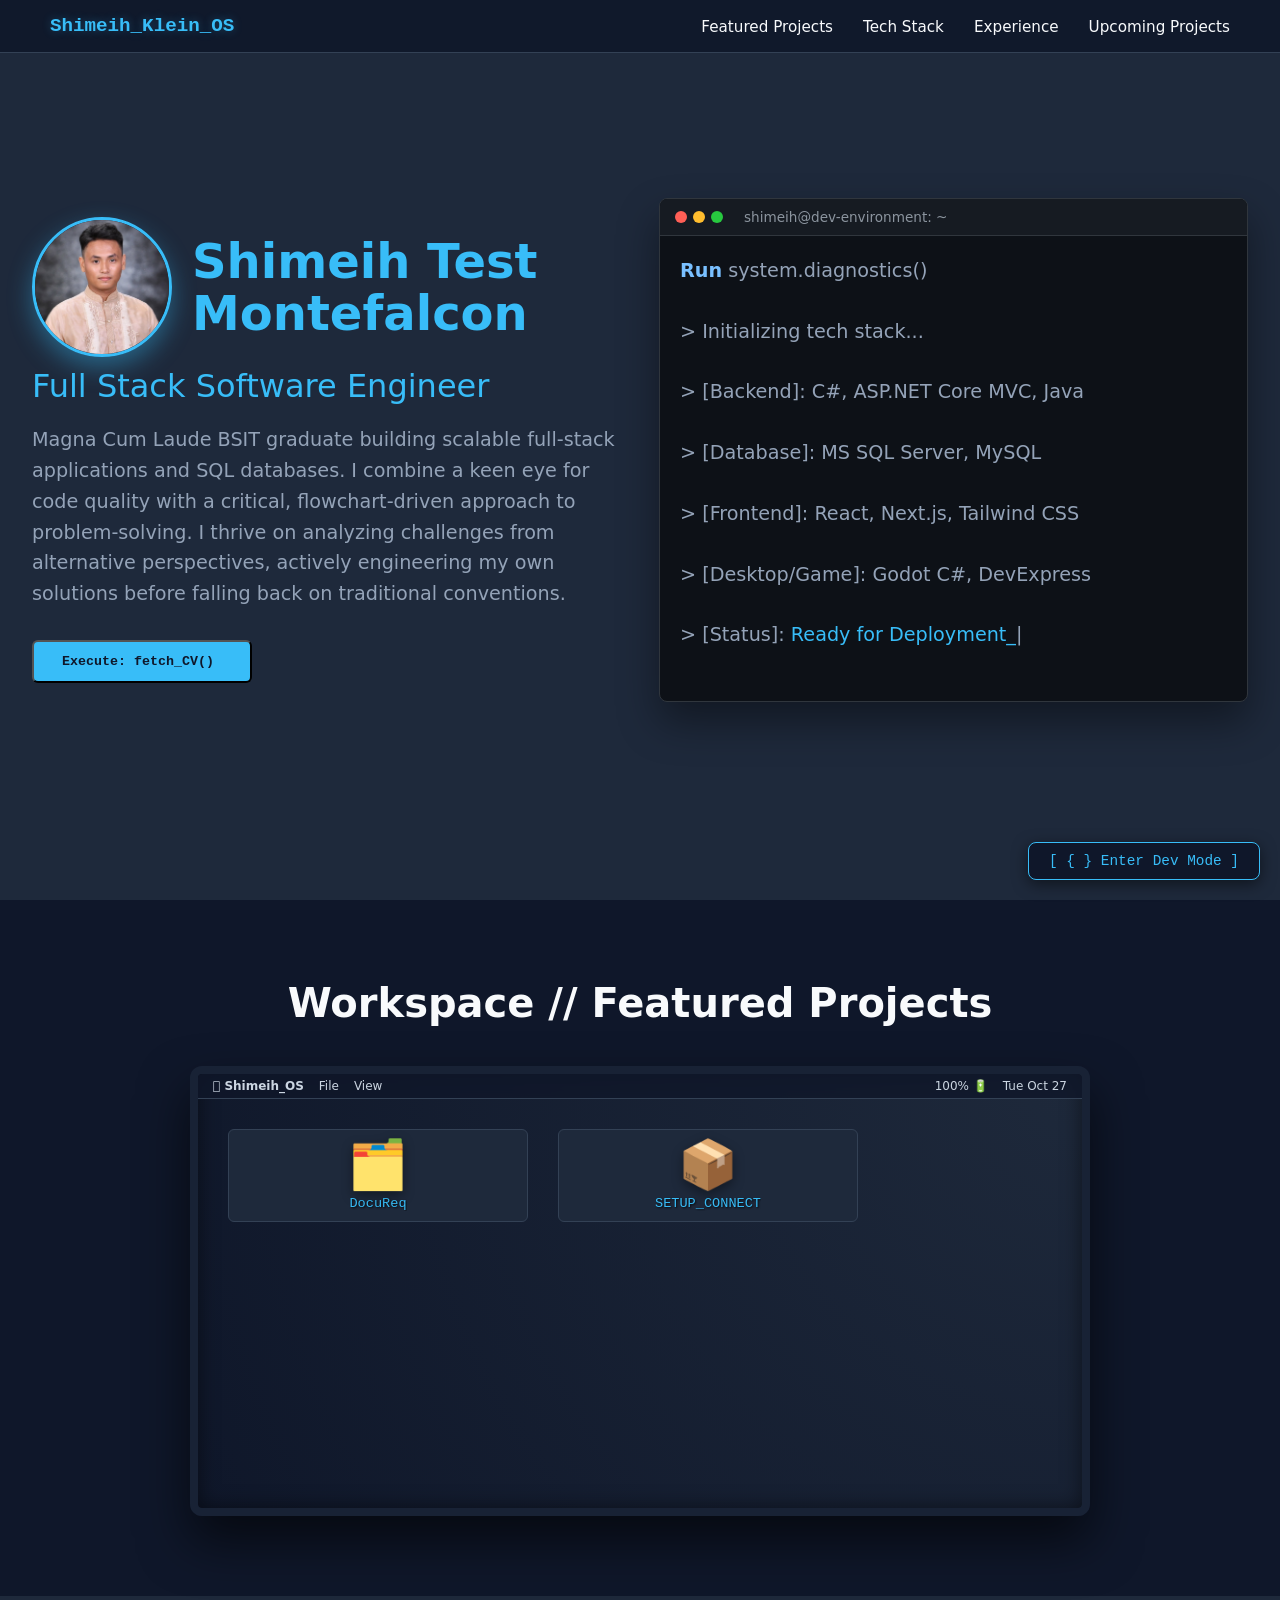
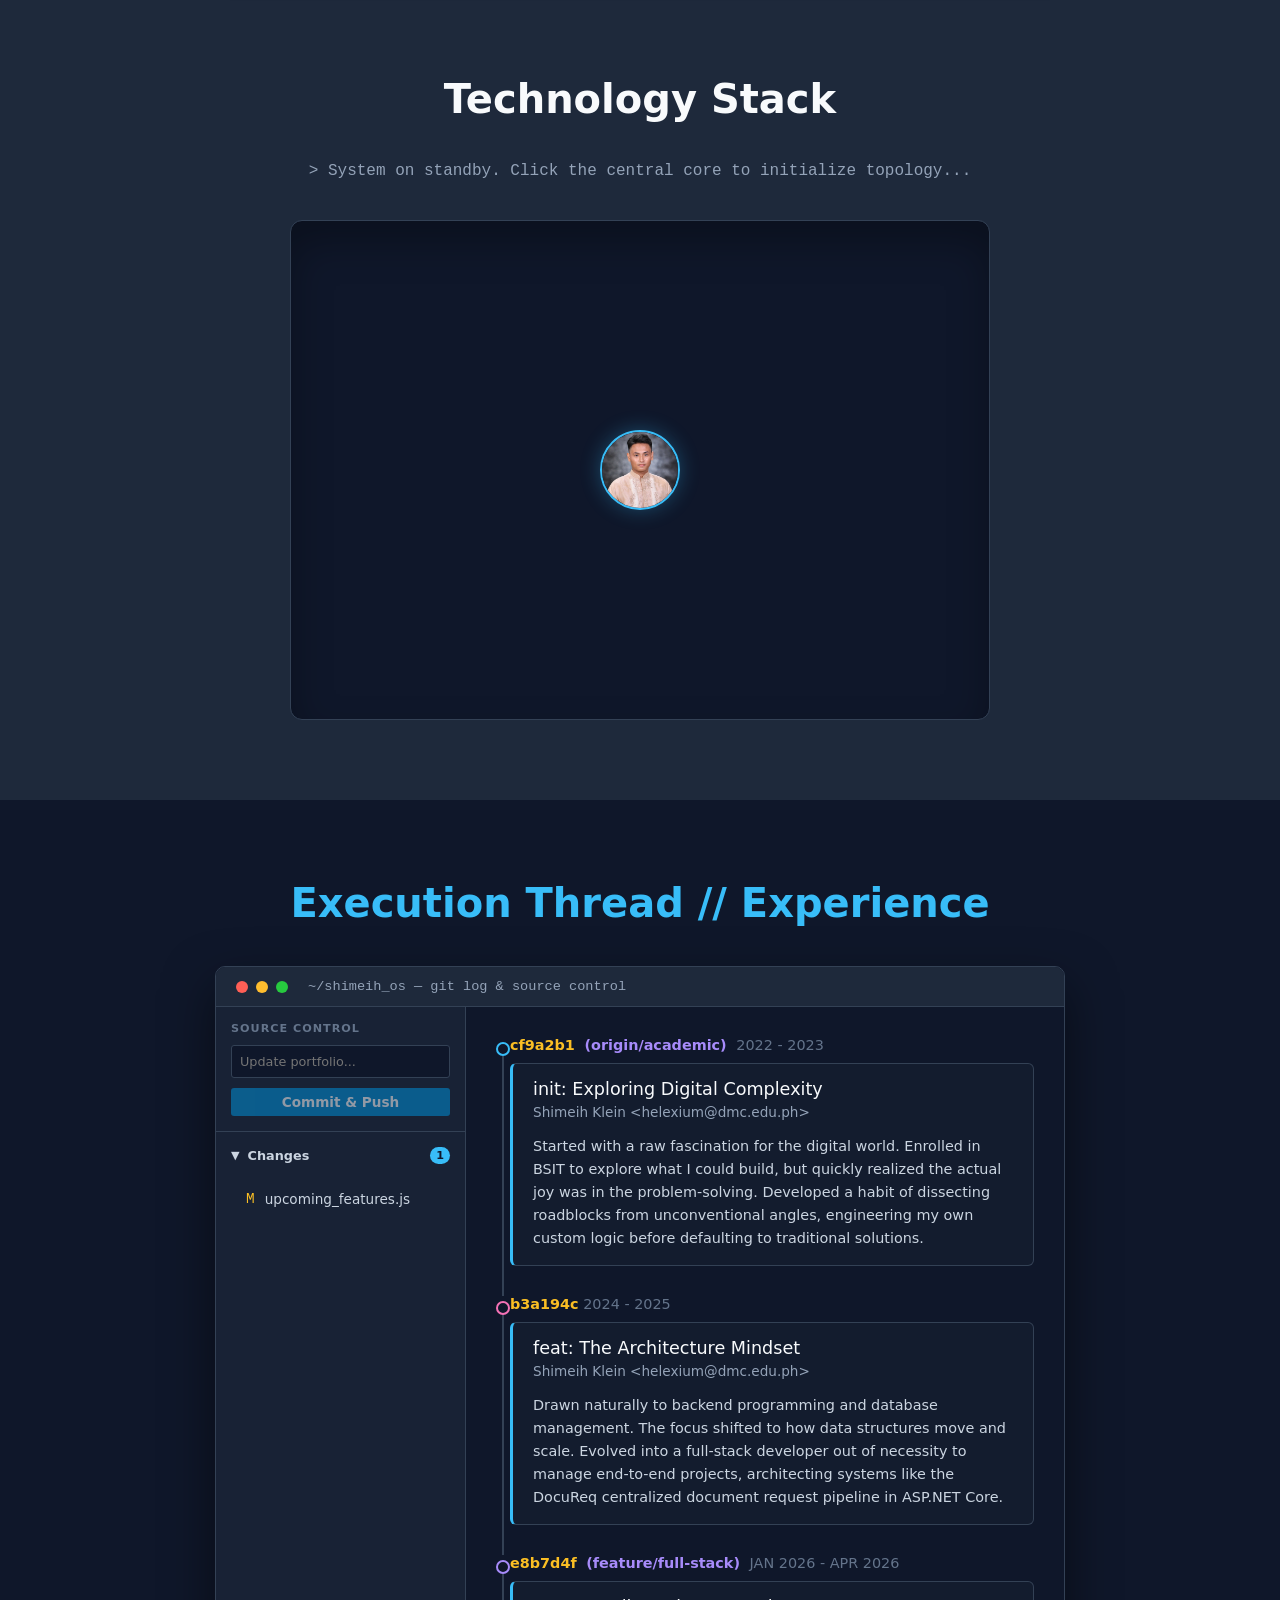
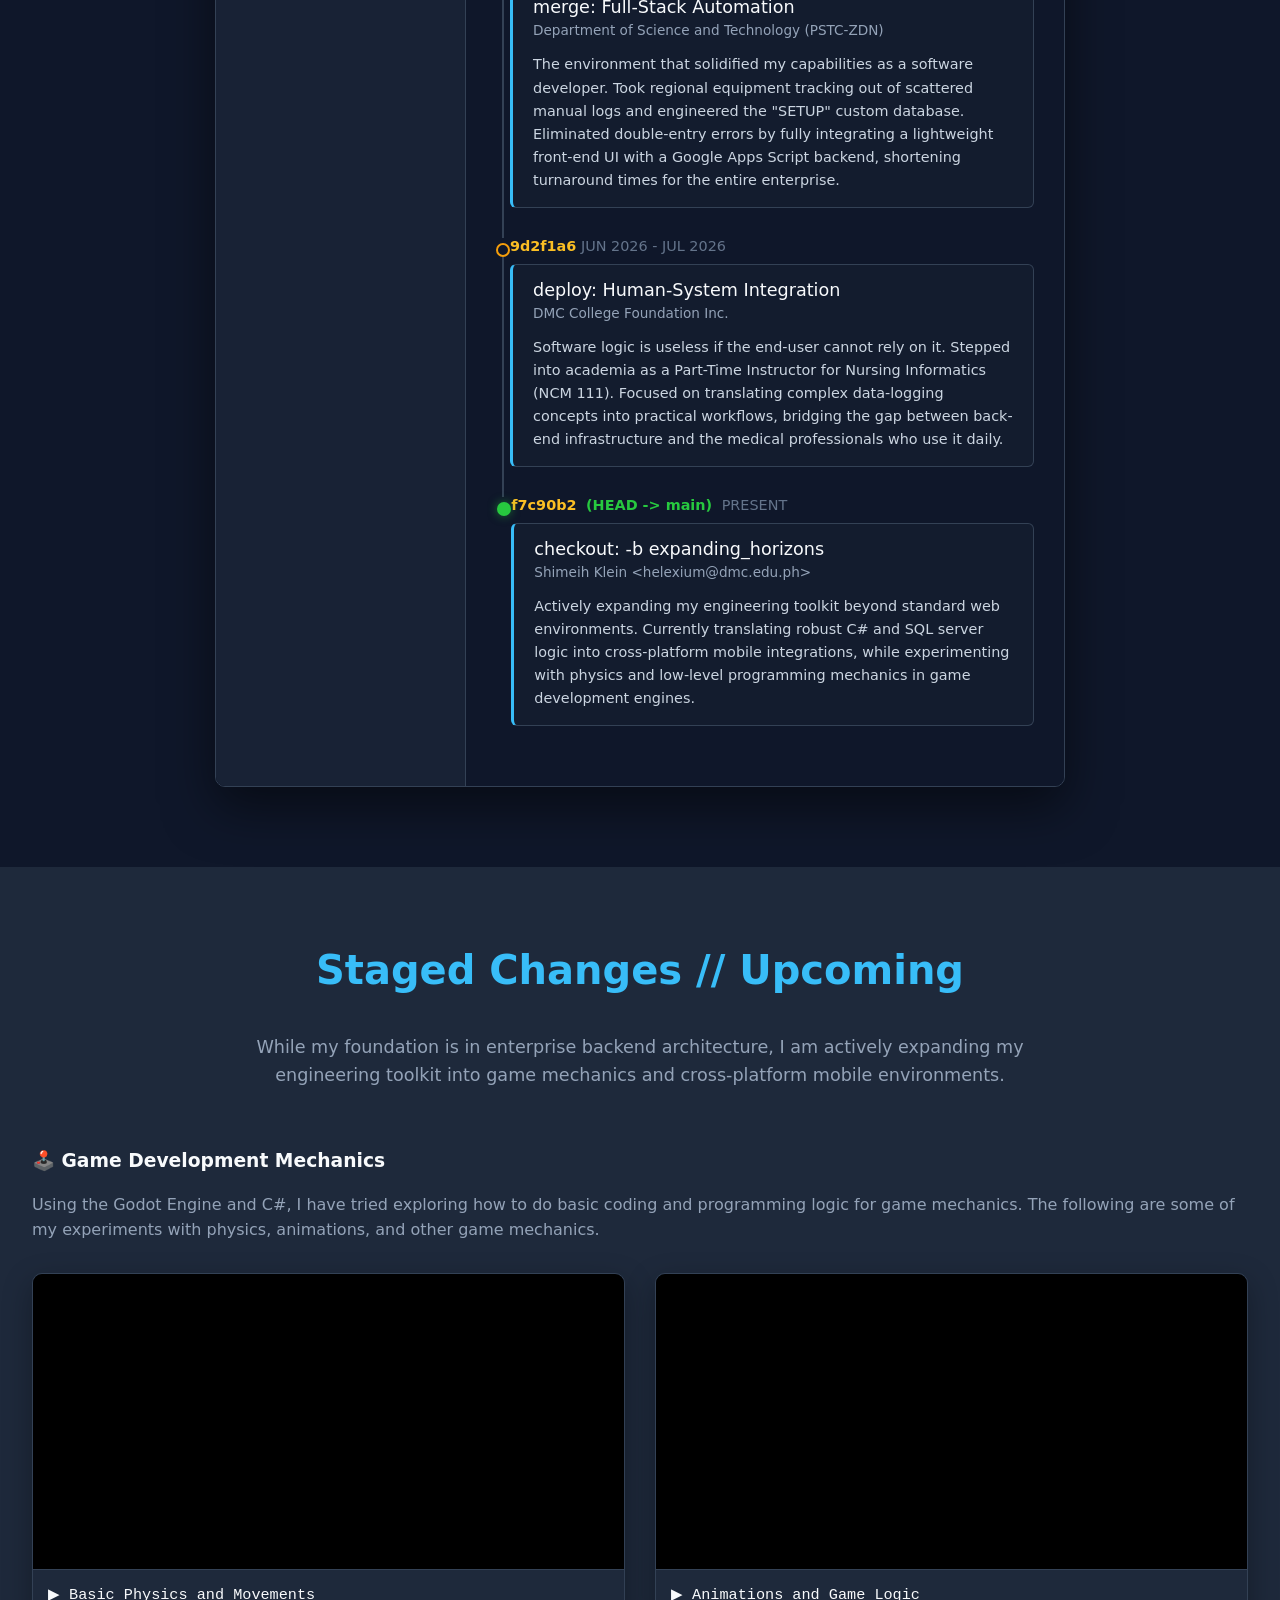
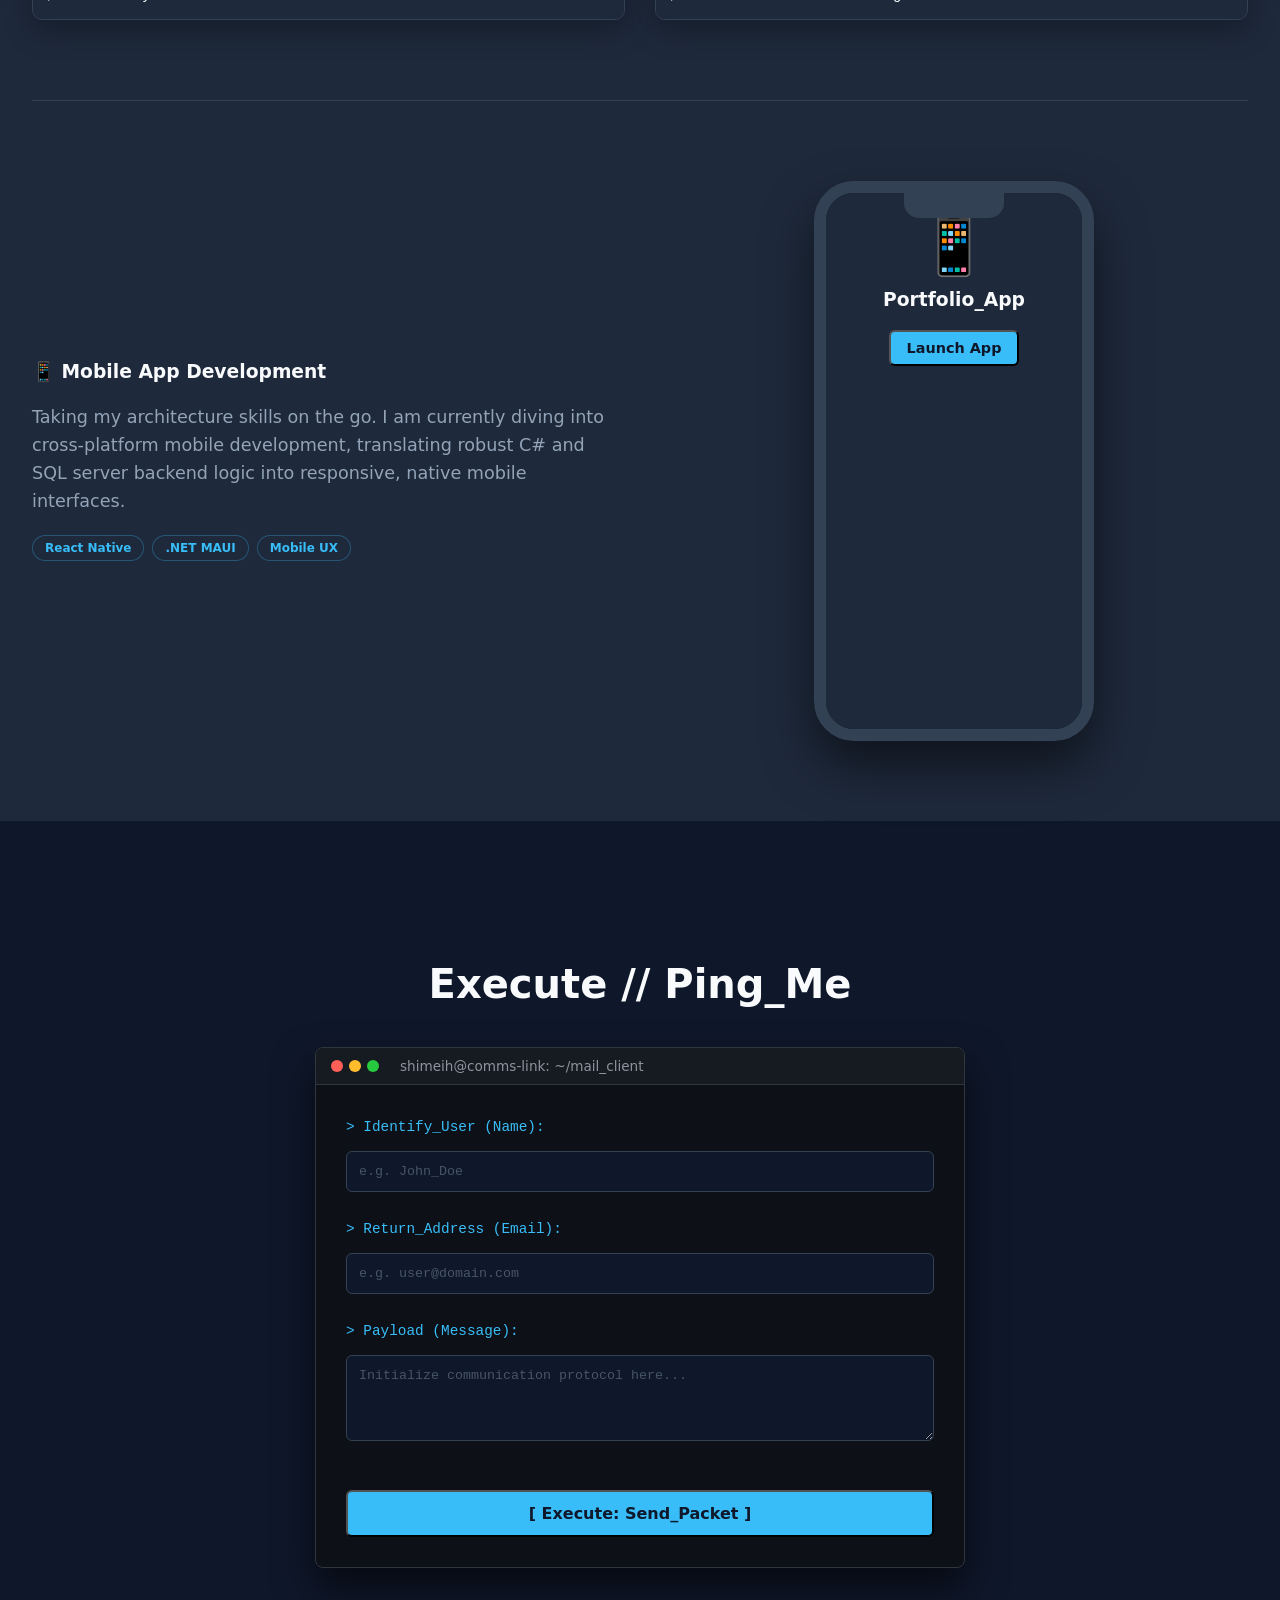
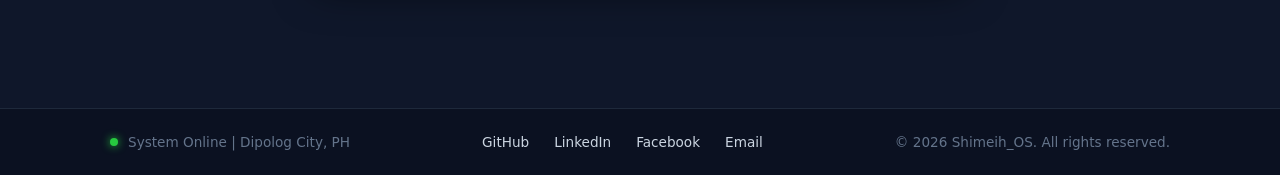
==== commit e79427a0: "for testing" ====
--- a/index.html
+++ b/index.html
@@ -47,7 +47,7 @@
               &nbsp;&nbsp;src="avatar" /&gt;
             </div>
           </div> 
-          <h1 class="accent-color">Shimeih Klein<br>Montefalcon</h1>
+          <h1 class="accent-color">Shimeih Test<br>Montefalcon</h1>
         </div>
 
         <h2 style="color: #38bdf8; margin-bottom: 20px;">Full Stack Software Engineer</h2>
--- a/style.css
+++ b/style.css
@@ -82,6 +82,13 @@
   max-width: 1100px;
   margin: 0 auto;
   padding: 80px 20px;
+}
+.container, section, .hero-section {
+    width: 100%;
+    max-width: 100%;
+    box-sizing: border-box;
+    padding-left: 1rem;
+    padding-right: 1rem;
 }
 
 .center-text {
@@ -1908,4 +1915,18 @@
   .terminal-title {
     font-size: 0.75rem;
   }
+}
+
+@media (max-width: 768px) {
+    /* Stack navigation and hero content vertically */
+    .hero-container, .nav-links, .profile-layout {
+        flex-direction: column;
+        align-items: center;
+        text-align: center;
+    }
+
+    /* Adjust heading sizes for smaller screens */
+    h1 {
+        font-size: 2rem !important;
+    }
 }
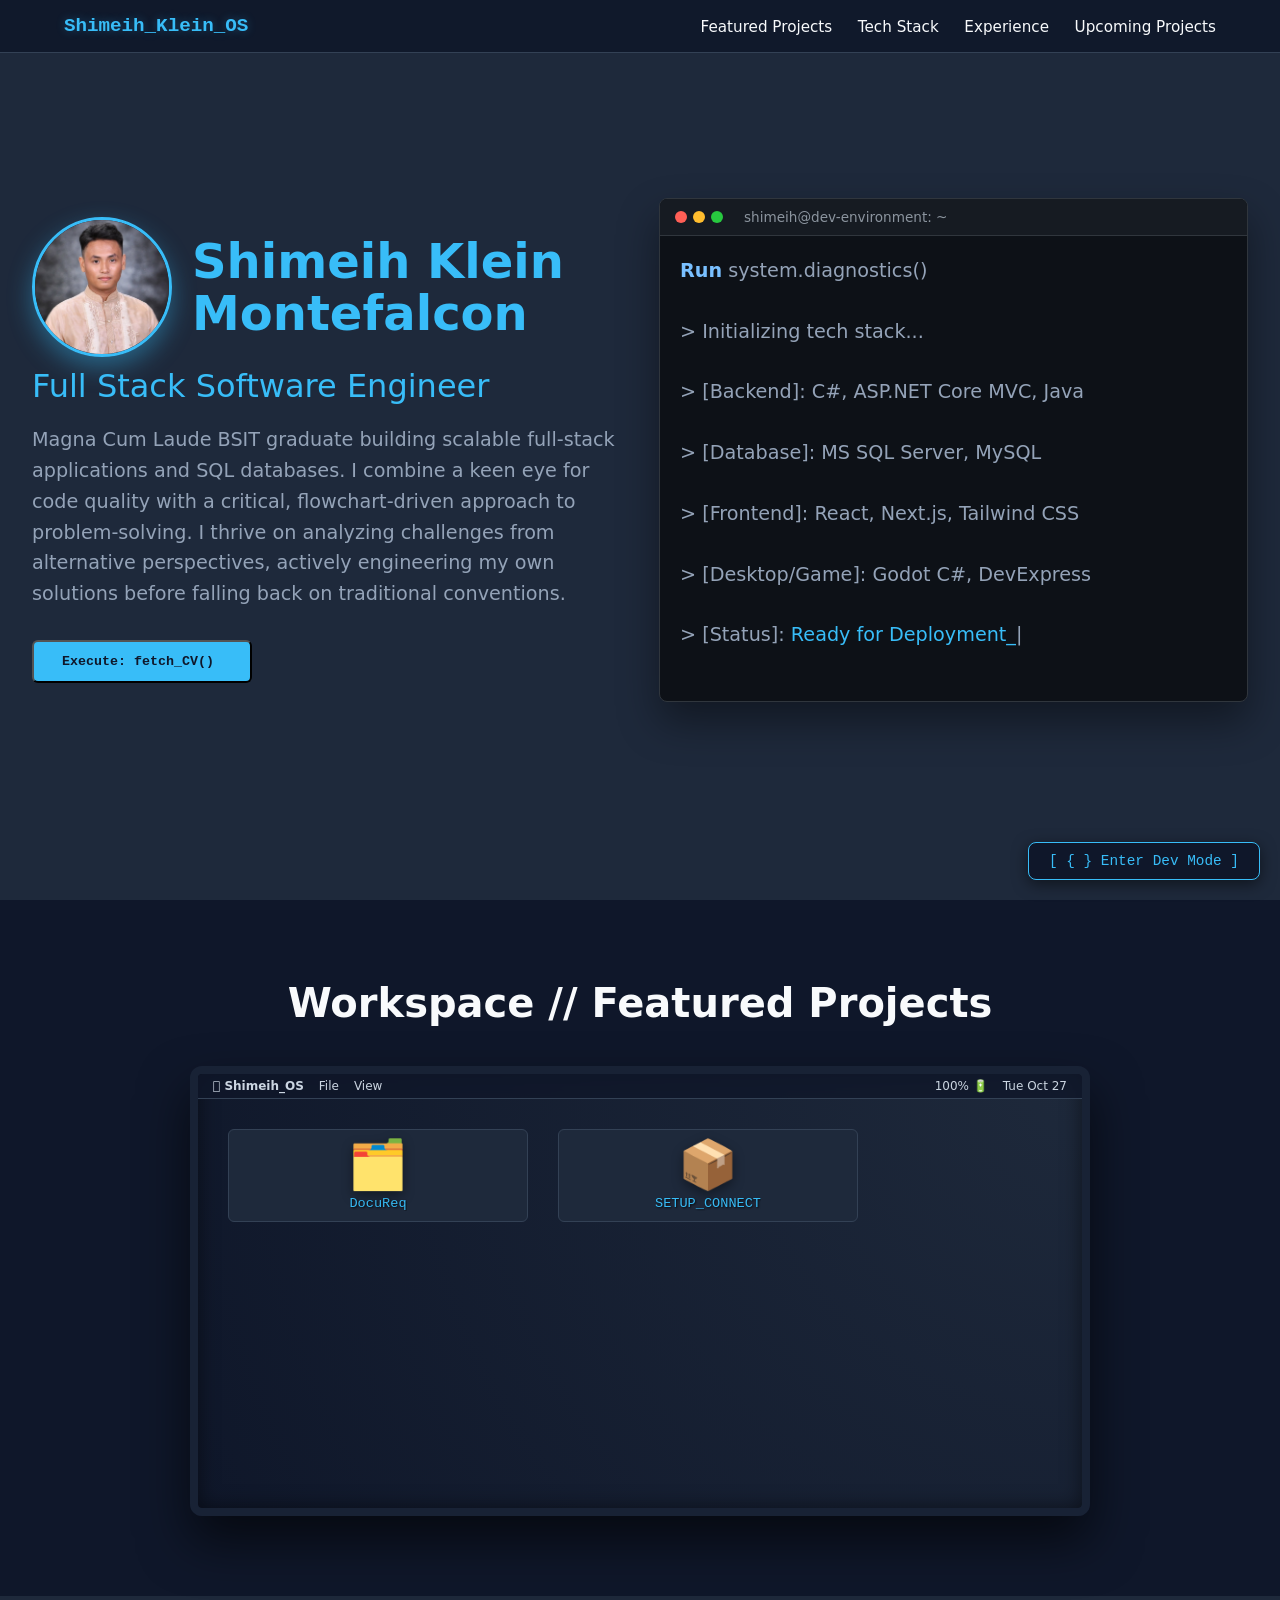
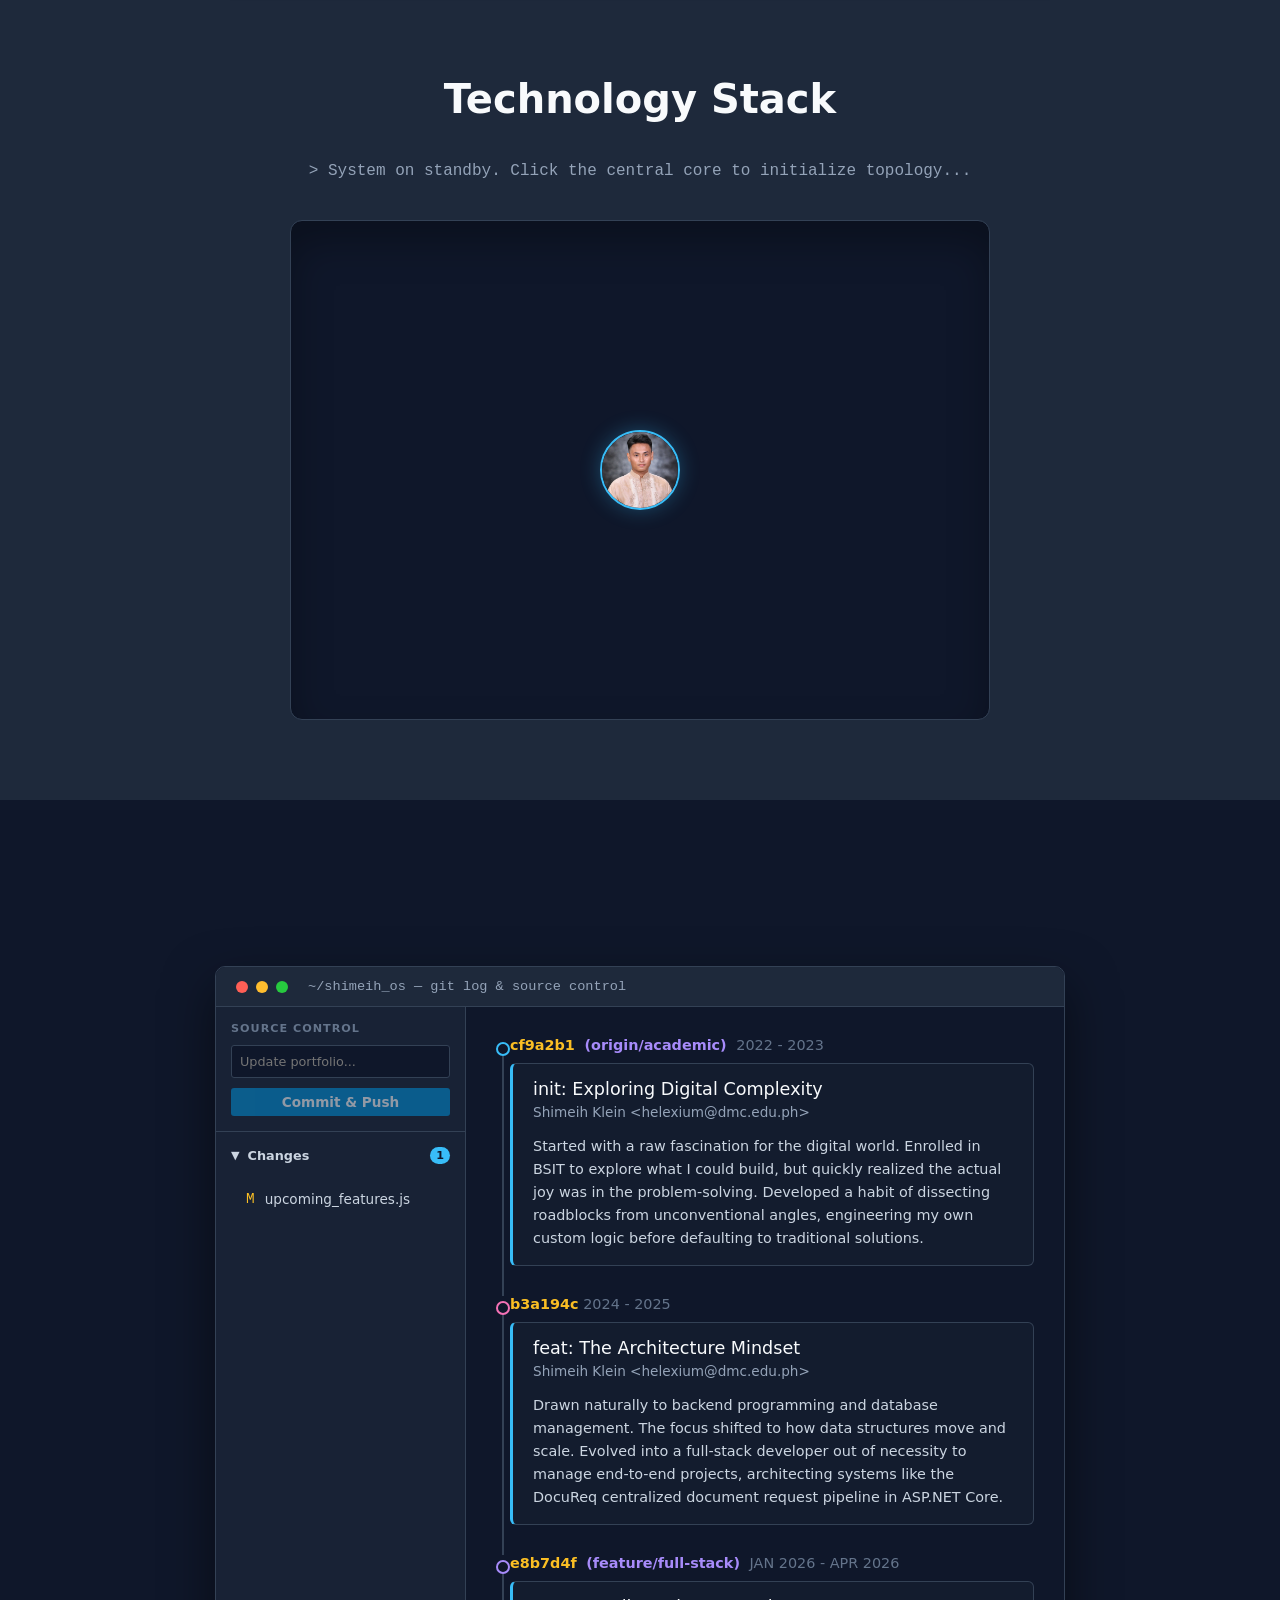
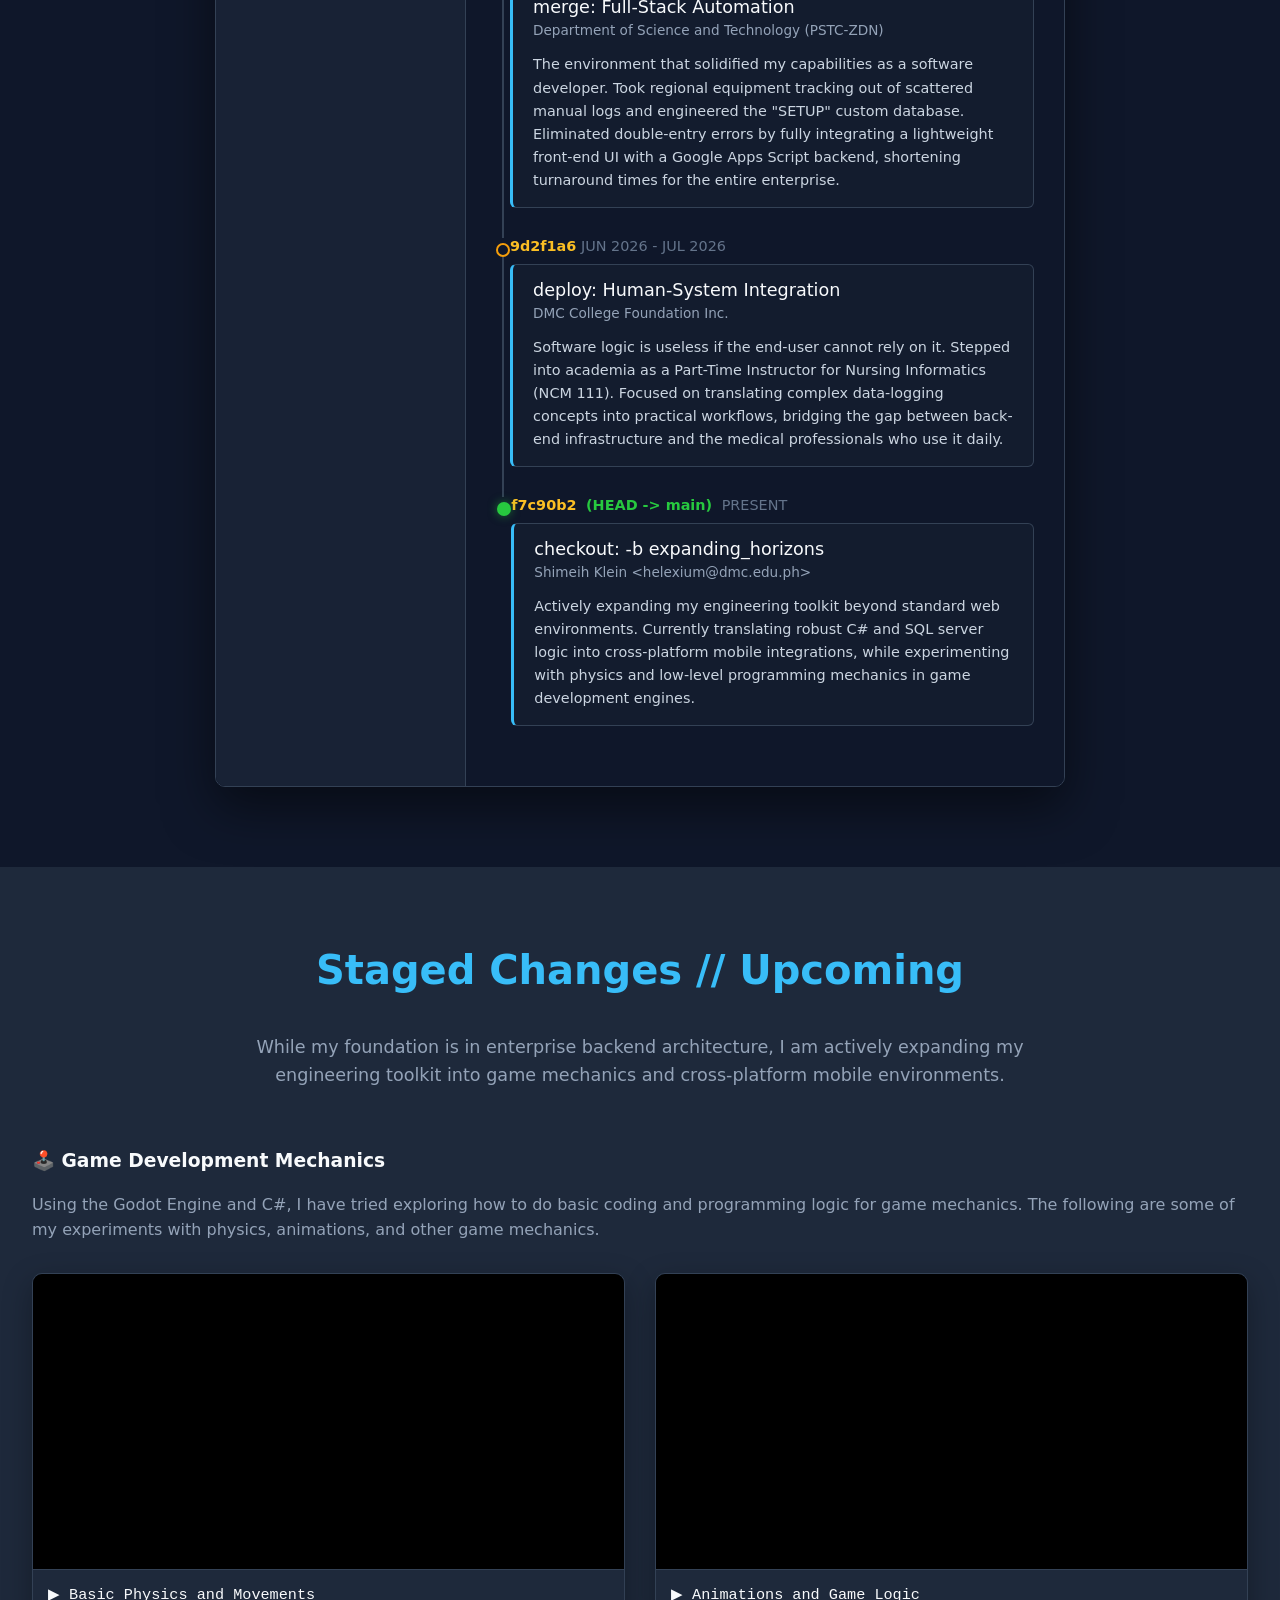
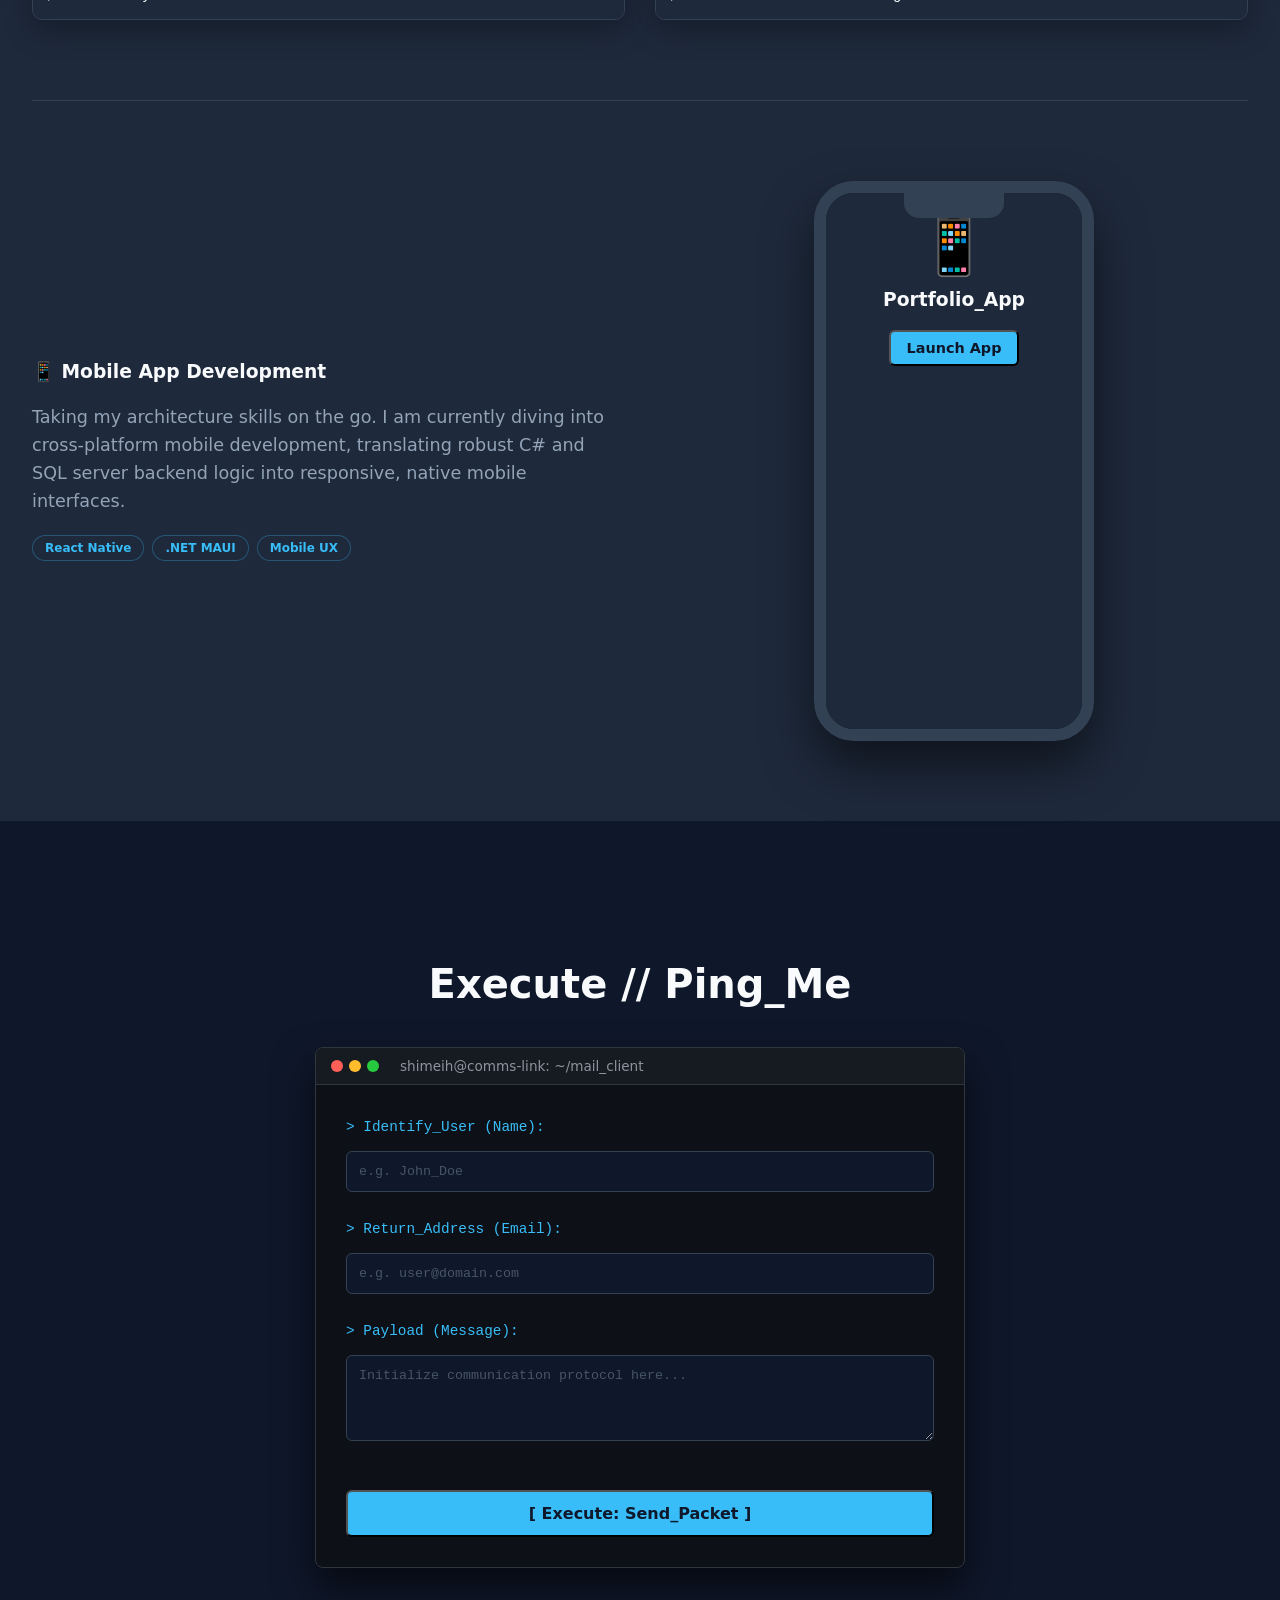
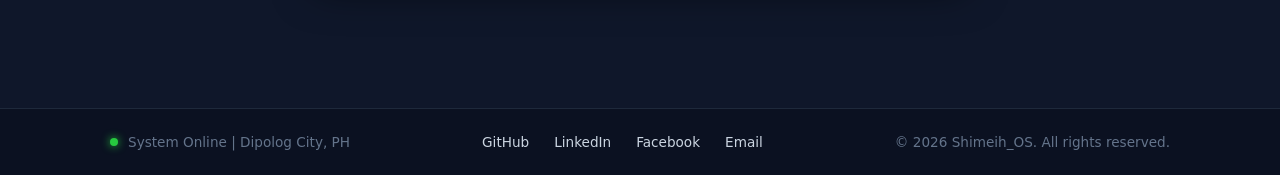
==== commit ddb3935c: "fixed everythig regarding mobile responsiveness" ====
--- a/index.html
+++ b/index.html
@@ -13,11 +13,20 @@
   <!-- FIXED NAVIGATION BAR -->
   <nav id="navbar">
     <div class="nav-brand">Shimeih_Klein_OS</div>
-    <ul class="nav-links">
+    
+    <!-- THE HAMBURGER BUTTON -->
+    <div class="hamburger" id="hamburger">
+      <span></span>
+      <span></span>
+      <span></span>
+    </div>
+
+    <!-- THE NAVIGATION LINKS -->
+    <ul class="nav-links" id="nav-links">
       <li><a href="#projects">Featured Projects</a></li>
       <li><a href="#skills">Tech Stack</a></li>
       <li><a href="#experience">Experience</a></li>
-      <li><a href="#sandbox">Upcoming Projects</a></li>
+      <li><a href="#upcoming-projects">Upcoming Projects</a></li>
     </ul>
   </nav>
 <!-- DEVELOPER MODE TOGGLE -->
@@ -47,7 +56,7 @@
               &nbsp;&nbsp;src="avatar" /&gt;
             </div>
           </div> 
-          <h1 class="accent-color">Shimeih Test<br>Montefalcon</h1>
+          <h1 class="accent-color">Shimeih Klein<br>Montefalcon</h1>
         </div>
 
         <h2 style="color: #38bdf8; margin-bottom: 20px;">Full Stack Software Engineer</h2>
@@ -999,6 +1008,10 @@
 
     // 1. Centering Zoom Logic (Fixes the out-of-bounds issue)
     function focusNode(clickedNode, xPercent, yPercent) {
+  // NEW MOBILE INTERCEPT: Stop desktop zoom from running on phones
+  if (window.innerWidth <= 800) {
+    return; // Do nothing on tap; the scroll sensor handles everything automatically!
+  }
       document.querySelectorAll('.category-node').forEach(node => node.classList.remove('active'));
       clickedNode.classList.add('active');
       networkViewport.classList.add('zoomed');
@@ -1400,6 +1413,168 @@
         btn.style.borderColor = "#ff5f56";
       }
     }
+    // 1. Centering Zoom Logic (Fixes the out-of-bounds issue)
+    function focusNode(clickedNode, xPercent, yPercent) {
+      
+      // Clear previous active nodes
+      document.querySelectorAll('.category-node').forEach(node => node.classList.remove('active'));
+      
+      // Make the clicked node active (This triggers the CSS wire animation and accordion!)
+      clickedNode.classList.add('active');
+      
+      // NEW LINE: If on a mobile device, stop here! Let the CSS do the work.
+      if (window.innerWidth <= 800) return; 
+
+      // --- Desktop Zooming Logic Below ---
+      networkViewport.classList.add('zoomed');
+      scale = 1.6; 
+      
+      const mapWidth = networkViewport.offsetWidth;
+      const mapHeight = networkViewport.offsetHeight;
+      
+      currentX = ((50 - xPercent) / 100) * mapWidth * scale;
+      currentY = ((50 - yPercent) / 100) * mapHeight * scale;
+      
+      updateTransform();
+      resetBtn.classList.remove('hidden');
+    }
+
+    // --- MOBILE MAGNETIC SCROLL SENSOR ---
+const viewportSensor = document.querySelector('.network-viewport');
+
+viewportSensor.addEventListener('scroll', () => {
+  // Only activate this logic on mobile devices
+  if (window.innerWidth > 800) return;
+
+  // Find the exact vertical center of the window
+  const viewportCenter = viewportSensor.getBoundingClientRect().top + (viewportSensor.clientHeight / 2);
+  let closestNode = null;
+  let minDistance = Infinity;
+
+  // Measure the distance of every node to the center line
+  document.querySelectorAll('.category-node').forEach(node => {
+    const rect = node.getBoundingClientRect();
+    // We measure against the top 25px (the header text) so it doesn't glitch when the box expands!
+    const nodeCenter = rect.top + 25; 
+    const distance = Math.abs(viewportCenter - nodeCenter);
+
+    if (distance < minDistance) {
+      minDistance = distance;
+      closestNode = node;
+    }
+  });
+
+  // If a new node crosses the center, open it and close the rest
+  if (closestNode && !closestNode.classList.contains('active')) {
+    document.querySelectorAll('.category-node').forEach(n => n.classList.remove('active'));
+    closestNode.classList.add('active');
+  }
+});
+
+// --- MOBILE INFINITE SCROLL & MAGNETIC UI ---
+function initMobileTechStack() {
+  if (window.innerWidth > 800) return;
+
+  const viewport = document.querySelector('.network-viewport');
+  const map = document.querySelector('.network-map');
+  const centerNode = document.querySelector('.center-node');
+  
+  // 1. Lock the profile picture by moving it out of the scrollable track
+  if (centerNode.parentElement === map) {
+    viewport.appendChild(centerNode);
+  }
+
+  // 2. Clone the nodes to create the Infinite Loop illusion
+  const originalNodes = Array.from(document.querySelectorAll('.category-node'));
+  const setSize = originalNodes.length;
+  
+  if (document.querySelectorAll('.category-node').length === setSize) {
+    for (let i = 0; i < 2; i++) {
+      originalNodes.forEach(node => {
+        const clone = node.cloneNode(true);
+        clone.classList.remove('active');
+        map.appendChild(clone);
+      });
+    }
+  }
+
+  let scrollTimeout;
+
+  // 3. Center Detection & Teleportation Engine
+  map.addEventListener('scroll', () => {
+    const allNodes = document.querySelectorAll('.category-node');
+    
+    // Instantly close all nodes while spinning the wheel
+    allNodes.forEach(n => n.classList.remove('active'));
+    
+    // Clear the timer while scrolling
+    clearTimeout(scrollTimeout);
+
+    // 4. The Infinite Loop Math (Handled instantly to avoid hitting the wall)
+    const firstNode = allNodes[0];
+    const firstOfSecondSet = allNodes[setSize];
+    const setHeight = firstOfSecondSet.offsetTop - firstNode.offsetTop;
+    
+    if (map.scrollTop > firstOfSecondSet.offsetTop + (setHeight * 0.8)) {
+      map.scrollTop -= setHeight;
+    } else if (map.scrollTop < firstNode.offsetTop + (setHeight * 0.2)) {
+      map.scrollTop += setHeight;
+    }
+
+    // 5. Fire the connection ONLY when the wheel stops spinning
+    scrollTimeout = setTimeout(() => {
+      const viewportCenter = viewport.getBoundingClientRect().top + (viewport.clientHeight / 2);
+      let closestNode = null;
+      let minDistance = Infinity;
+      
+      // Find the perfectly snapped node
+      allNodes.forEach(node => {
+        const rect = node.getBoundingClientRect();
+        // Since the header is strictly 64px, its center is always top + 32!
+        const nodeHeaderCenter = rect.top + 32; 
+        const distance = Math.abs(viewportCenter - nodeHeaderCenter);
+        
+        if (distance < minDistance) {
+          minDistance = distance;
+          closestNode = node;
+        }
+      });
+
+      // If it is perfectly aligned (distance is tiny), connect it!
+      if (closestNode && minDistance < 15) {
+        closestNode.classList.add('active');
+      }
+    }, 150);
+  });
+  
+  // Set initial scroll position to the exact middle set
+  setTimeout(() => {
+    const allNodes = document.querySelectorAll('.category-node');
+    const startNode = allNodes[setSize]; 
+    map.scrollTop = startNode.offsetTop - (viewport.clientHeight / 2) + 32;
+  }, 100);
+}
+
+window.addEventListener('load', initMobileTechStack);
+
+// --- HAMBURGER MENU LOGIC ---
+const hamburger = document.getElementById('hamburger');
+const navLinks = document.getElementById('nav-links');
+const navItems = document.querySelectorAll('.nav-links a');
+
+// Toggle the menu when clicking the burger icon
+hamburger.addEventListener('click', () => {
+  hamburger.classList.toggle('active');
+  navLinks.classList.toggle('active');
+});
+
+// Automatically close the menu when a link is clicked
+navItems.forEach(item => {
+  item.addEventListener('click', () => {
+    hamburger.classList.remove('active');
+    navLinks.classList.remove('active');
+  });
+});
   </script>
 
 </body>
--- a/style.css
+++ b/style.css
@@ -8,14 +8,14 @@
 #navbar {
   position: fixed;
   top: 0; left: 0; width: 100%;
-  background: rgba(15, 23, 42, 0.85); /* Frosted glass effect */
+  background: rgba(15, 23, 42, 0.85); 
   backdrop-filter: blur(10px);
   border-bottom: 1px solid #334155;
   z-index: 1000;
   display: flex;
   justify-content: space-between;
   align-items: center;
-  padding: 15px 50px;
+  padding: 15px 5vw; /* Fluid padding scales with screen size */
 }
 
 .nav-brand {
@@ -24,14 +24,16 @@
   font-size: 1.2rem;
   font-weight: bold;
   text-shadow: 0 0 10px rgba(56, 189, 248, 0.3);
+  z-index: 1001;
 }
 
 .nav-links {
   list-style: none;
   display: flex;
-  gap: 30px;
+  gap: clamp(15px, 2vw, 30px); /* Fluid gap between links */
   margin: 0;
   padding: 0;
+  transition: all 0.3s ease-in-out;
 }
 
 .nav-links a {
@@ -47,10 +49,60 @@
   text-shadow: 0 0 8px rgba(56, 189, 248, 0.5);
 }
 
+/* Hamburger Button (Hidden on Desktop) */
+.hamburger {
+  display: none;
+  flex-direction: column;
+  gap: 5px;
+  cursor: pointer;
+  z-index: 1001;
+}
+
+.hamburger span {
+  width: 25px;
+  height: 3px;
+  background-color: #38bdf8;
+  border-radius: 5px;
+  transition: all 0.3s cubic-bezier(0.175, 0.885, 0.32, 1.275);
+}
+
+/* --- MOBILE HAMBURGER MENU --- */
 @media (max-width: 768px) {
-  #navbar { padding: 15px 20px; }
-  .nav-links { gap: 15px; }
-  .nav-links a { font-size: 0.85rem; }
+  .hamburger {
+    display: flex; /* Reveals the button on phones */
+  }
+
+  .nav-links {
+    position: absolute;
+    top: 100%;
+    left: 0;
+    width: 100%;
+    background: rgba(15, 23, 42, 0.95);
+    backdrop-filter: blur(10px);
+    border-bottom: 1px solid #334155;
+    flex-direction: column;
+    align-items: center;
+    padding: 0;
+    
+    /* Hides the menu by collapsing its height */
+    max-height: 0; 
+    overflow: hidden;
+  }
+
+  /* When JS adds the .active class, the menu slides down */
+  .nav-links.active {
+    padding: 20px 0;
+    max-height: 300px; 
+  }
+
+  .nav-links li {
+    margin-bottom: 15px;
+  }
+
+  /* Animate the Hamburger lines into an 'X' */
+  .hamburger.active span:nth-child(1) { transform: translateY(8px) rotate(45deg); }
+  .hamburger.active span:nth-child(2) { opacity: 0; }
+  .hamburger.active span:nth-child(3) { transform: translateY(-8px) rotate(-45deg); }
 }
 
 /* --- SCROLL ANIMATIONS --- */
@@ -490,16 +542,6 @@
   margin-top: 20px;
 }
 
-/* Mobile Responsiveness */
-@media (max-width: 900px) {
-  .hero-split {
-    flex-direction: column;
-    text-align: center;
-  }
-  .hero-text { text-align: center; }
-  .button-group-left { justify-content: center; }
-}
-
 /* --- LEVITATING PROFILE PICTURE --- */
 .profile-wrapper {
   width: 140px;  /* Increased for a bigger profile picture */
@@ -1350,12 +1392,6 @@
   padding: 30px;
   font-family: 'Consolas', monospace;
   flex-grow: 1;
-}
-
-/* Make it stack neatly on mobile screens */
-@media (max-width: 768px) {
-  .ide-layout { flex-direction: column; }
-  .ide-sidebar { width: 100%; border-right: none; border-bottom: 1px solid #334155; }
 }
 
 /* --- THE FLUID SWOOP ANIMATION --- */
@@ -1796,137 +1832,187 @@
 .foot-link:hover::after {
   width: 100%;
 }
+
 /* ========================================= */
-/* --- MOBILE RESPONSIVENESS PATCH --- */
+/* MOBILE TECH STACK: INFINITE SCROLL WHEEL  */
 /* ========================================= */
-
 @media (max-width: 800px) {
   
-  /* 1. Navbar & Navigation */
-  .nav-links {
-    flex-wrap: wrap;
-    justify-content: center;
-    gap: 10px;
-    font-size: 0.85rem;
+  .network-viewport {
+    height: 480px !important; 
+    background: #0b1121 !important; 
+    position: relative !important;
+    overflow: hidden !important; 
+    border: 1px solid #334155 !important;
+    border-radius: 12px !important;
   }
   
-  #navbar {
-    padding: 10px;
-  }
-
-  /* 2. Hero Section (Stack the text and terminal) */
+  .center-node {
+    position: absolute !important;
+    top: 50% !important; 
+    left: 15px !important;
+    transform: translateY(-50%) !important;
+    width: 75px !important;
+    height: 75px !important;
+    z-index: 50 !important;
+    margin: 0 !important;
+    animation: none !important;
+  }
+
+  .network-map {
+    height: 100% !important;
+    overflow-y: auto !important;
+    overflow-x: hidden !important;
+    scroll-snap-type: y mandatory !important; 
+    padding: 220px 0 !important;
+    display: flex !important;
+    flex-direction: column !important;
+    gap: 20px !important;
+    scroll-behavior: auto !important; 
+    transform: none !important;
+    transition: none !important;
+  }
+  
+  .network-map::-webkit-scrollbar { display: none; }
+  .network-wires { display: none !important; }
+
+  /* 1. DISABLE CLICKS & SET MAGNETIC ALIGNMENT */
+  .net-node.category-node {
+    position: relative !important;
+    left: auto !important;
+    top: auto !important;
+    transform: none !important;
+    width: calc(100% - 120px) !important; 
+    margin: 0 15px 0 auto !important; 
+    background-color: #1e293b !important;
+    flex-shrink: 0;
+    padding: 0 15px !important; /* Move padding to edges */
+    height: auto !important; /* Allows the box to expand downward */
+    
+    /* Disables clicking the node. The user can only scroll! */
+    pointer-events: none !important; 
+    
+    /* THE MAGIC: Anchors the top of the node exactly 208px from the top of the container. 
+       (240px Center - 32px Half Header Height = 208px). This forces perfect centering! */
+    scroll-snap-align: start !important; 
+    scroll-margin-top: 208px !important; 
+  }
+
+  /* 2. LOCK THE HEADER HEIGHT */
+  .category-node .node-content {
+    flex-direction: row !important;
+    justify-content: flex-start !important;
+    gap: 15px;
+    width: 100%;
+    height: 64px !important; /* The header is ALWAYS exactly 64px tall */
+    align-items: center !important;
+  }
+  
+  .category-node .node-content .icon { margin: 0 !important; }
+
+  .category-node.active {
+    background-color: #0f172a !important;
+    border: 1px solid #38bdf8 !important;
+  }
+
+  /* 3. LOCK THE WIRE TO THE HEADER */
+  .category-node.active::before {
+    content: '';
+    position: absolute;
+    left: -35px; 
+    /* Because the header is 64px, 32px is the exact vertical center! */
+    top: 32px !important; 
+    transform: translateY(-50%) !important; 
+    width: 35px;
+    height: 2px;
+    background-color: #38bdf8;
+    box-shadow: 0 0 10px #38bdf8;
+  }
+
+  /* 4. NATURAL DROPDOWN (Pushes elements down natively) */
+  .tech-dropdown {
+    position: relative !important; /* Back to normal flow */
+    top: auto !important;
+    left: auto !important;
+    transform: none !important;
+    width: 100% !important;
+    margin: 0 0 15px 0 !important;
+    background-color: #0f172a !important;
+    border: 1px solid #38bdf8 !important;
+    border-radius: 8px !important;
+    padding: 0 !important;
+  }
+  
+  .category-node.active .tech-dropdown {
+    max-height: 120px !important;
+  }
+}
+
+/* --- FIX HERO SPACING & STACK TERMINAL ON MOBILE --- */
+@media (max-width: 768px) {
+  #hero {
+    min-height: auto !important; 
+    padding-top: 130px !important; 
+    padding-bottom: 60px !important;
+    align-items: flex-start !important; 
+  }
+
+  /* Force the text and terminal to stack vertically */
   .hero-split {
-    display: flex;
-    flex-direction: column;
-    text-align: center;
-    gap: 40px;
+    flex-direction: column !important;
+    align-items: stretch !important;
+    gap: 30px !important;
+  }
+
+  /* Ensure the terminal takes up the full width instead of squishing */
+  .terminal-window {
+    width: 100% !important;
+    max-width: 100% !important;
+  }
+
+  /* --- FIX FEATURED PROJECTS WORKSPACE ON MOBILE --- */
+  .desktop-monitor {
+    height: auto !important;
+    min-height: 350px !important; /* Allows the monitor to shrink to fit the content */
+  }
+
+  .desktop-workspace {
+    display: flex !important;
+    flex-wrap: wrap !important; /* Allows folders to stack on top of each other */
+    justify-content: center !important; /* Centers the folders in the screen */
+    gap: 20px !important;
+    padding: 25px 15px !important;
+  }
+
+  .desktop-icon.project-trigger-btn {
+    min-width: 0 !important; /* Removes the 300px restriction causing the overflow */
+    width: 120px !important; /* Keeps them looking like perfectly sized app icons */
+    flex-direction: column !important; /* Stacks the folder icon above the text */
+    justify-content: center !important;
+    padding: 15px 10px !important;
+    gap: 10px !important;
+    text-align: center !important;
+  }
+
+  /* --- FIX EXPERIENCE IDE WINDOW ON MOBILE --- */
+  .ide-layout {
+    flex-direction: column !important; /* Forces the sidebar and body to stack vertically */
+  }
+
+  .ide-sidebar {
+    width: 100% !important; /* Makes the sidebar take up the full width at the top */
+    border-right: none !important; /* Removes the desktop vertical divider line */
+    border-bottom: 1px solid #334155 !important; /* Adds a horizontal divider line instead */
+  }
+
+  .ide-body {
+    padding: 15px !important; /* Reduces internal padding slightly so text fits better on phones */
+    width: 100% !important;
+    box-sizing: border-box !important;
   }
   
-  .profile-name-group {
-    justify-content: center;
-  }
-  
-  .button-group-left {
-    justify-content: center;
-  }
-
-  /* 3. The Desktop Monitor */
-  .desktop-workspace {
-    grid-template-columns: repeat(auto-fit, minmax(80px, 1fr));
-    gap: 20px;
-    padding: 15px;
-  }
-  
-  .desktop-monitor {
-    border-radius: 8px; /* Slightly softer corners on mobile */
-  }
-
-  /* 4. Experience Timeline (Stack the IDE Sidebar and Body) */
-  .ide-layout {
-    display: flex;
-    flex-direction: column;
-  }
-  
-  .ide-sidebar {
-    width: 100%;
-    border-right: none;
-    border-bottom: 1px solid #334155;
-    padding-bottom: 20px;
-  }
-  
-  .commit-meta {
-    flex-direction: column;
-    align-items: flex-start;
-    gap: 5px;
-  }
-
-  /* 5. Staged Changes (Stack the videos and phone emulator) */
-  .video-showcase-grid {
-    display: flex;
-    flex-direction: column;
-    gap: 20px;
-  }
-  
-  .sandbox-block.hero-split {
-    flex-direction: column;
-    align-items: center;
-  }
-
-  /* 6. Topology Map */
-  .network-viewport {
-    height: 450px; /* Keep it contained on phones */
-  }
-  
-  /* Make the nodes slightly smaller so they fit better */
-  .category-node .node-content {
-    transform: scale(0.85);
-  }
-
-  /* 7. Modals & Printer Window */
-  .modal-content {
-    width: 100%;
-    height: 95vh;
-    padding: 15px;
-    border-radius: 8px;
-  }
-  
-  /* Shrink the printer machine down for mobile */
-  .wide-printer {
-    width: 95%;
-  }
-  
-  .real-printed-cv {
-    width: 95%;
-  }
-
-  /* 8. Floating Buttons */
-  #dev-toggle, #reboot-btn {
-    font-size: 0.75rem;
-    padding: 8px 12px;
-  }
-}
-
-/* For extremely small screens (like older iPhones) */
-@media (max-width: 480px) {
-  .section-title {
-    font-size: 1.8rem;
-  }
-  
-  .terminal-title {
-    font-size: 0.75rem;
-  }
-}
-
-@media (max-width: 768px) {
-    /* Stack navigation and hero content vertically */
-    .hero-container, .nav-links, .profile-layout {
-        flex-direction: column;
-        align-items: center;
-        text-align: center;
-    }
-
-    /* Adjust heading sizes for smaller screens */
-    h1 {
-        font-size: 2rem !important;
-    }
+  /* Ensure the commit cards don't overflow the screen width */
+  .commit-content {
+    overflow: hidden !important; 
+  }
 }
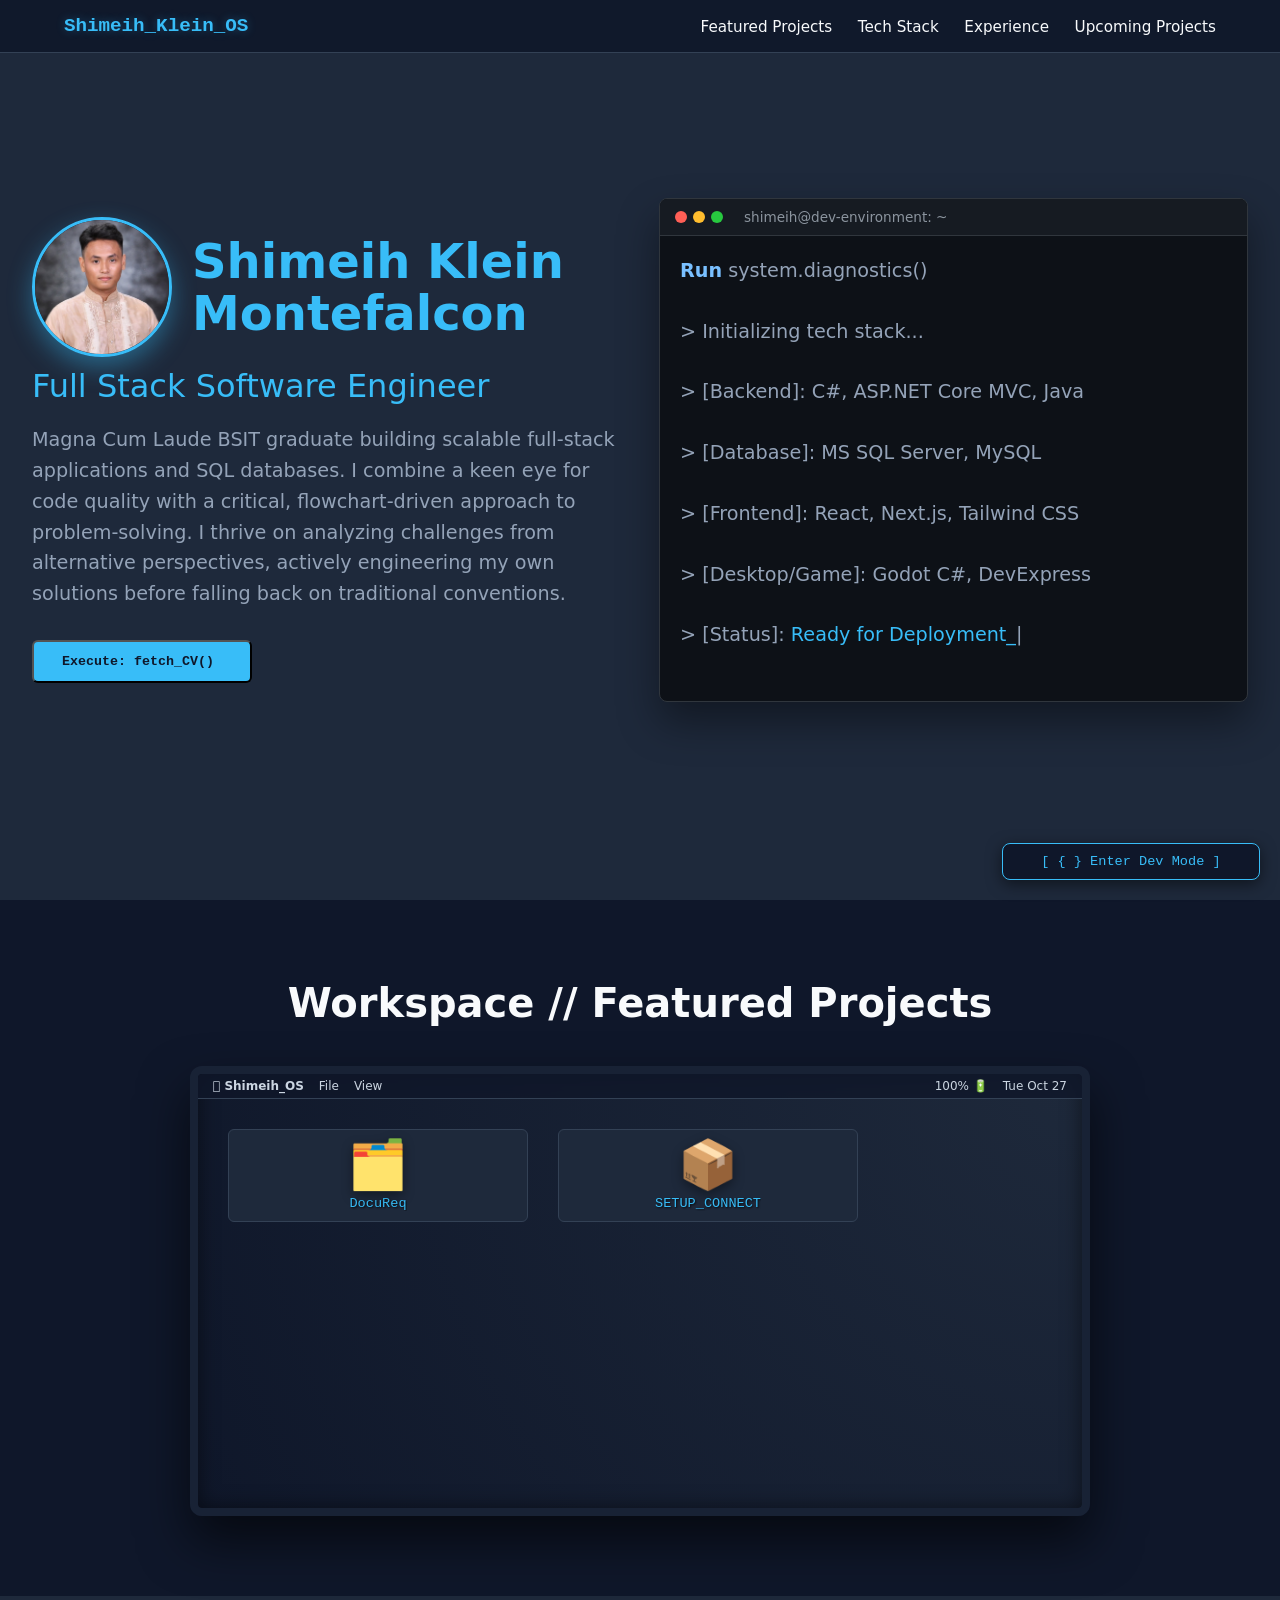
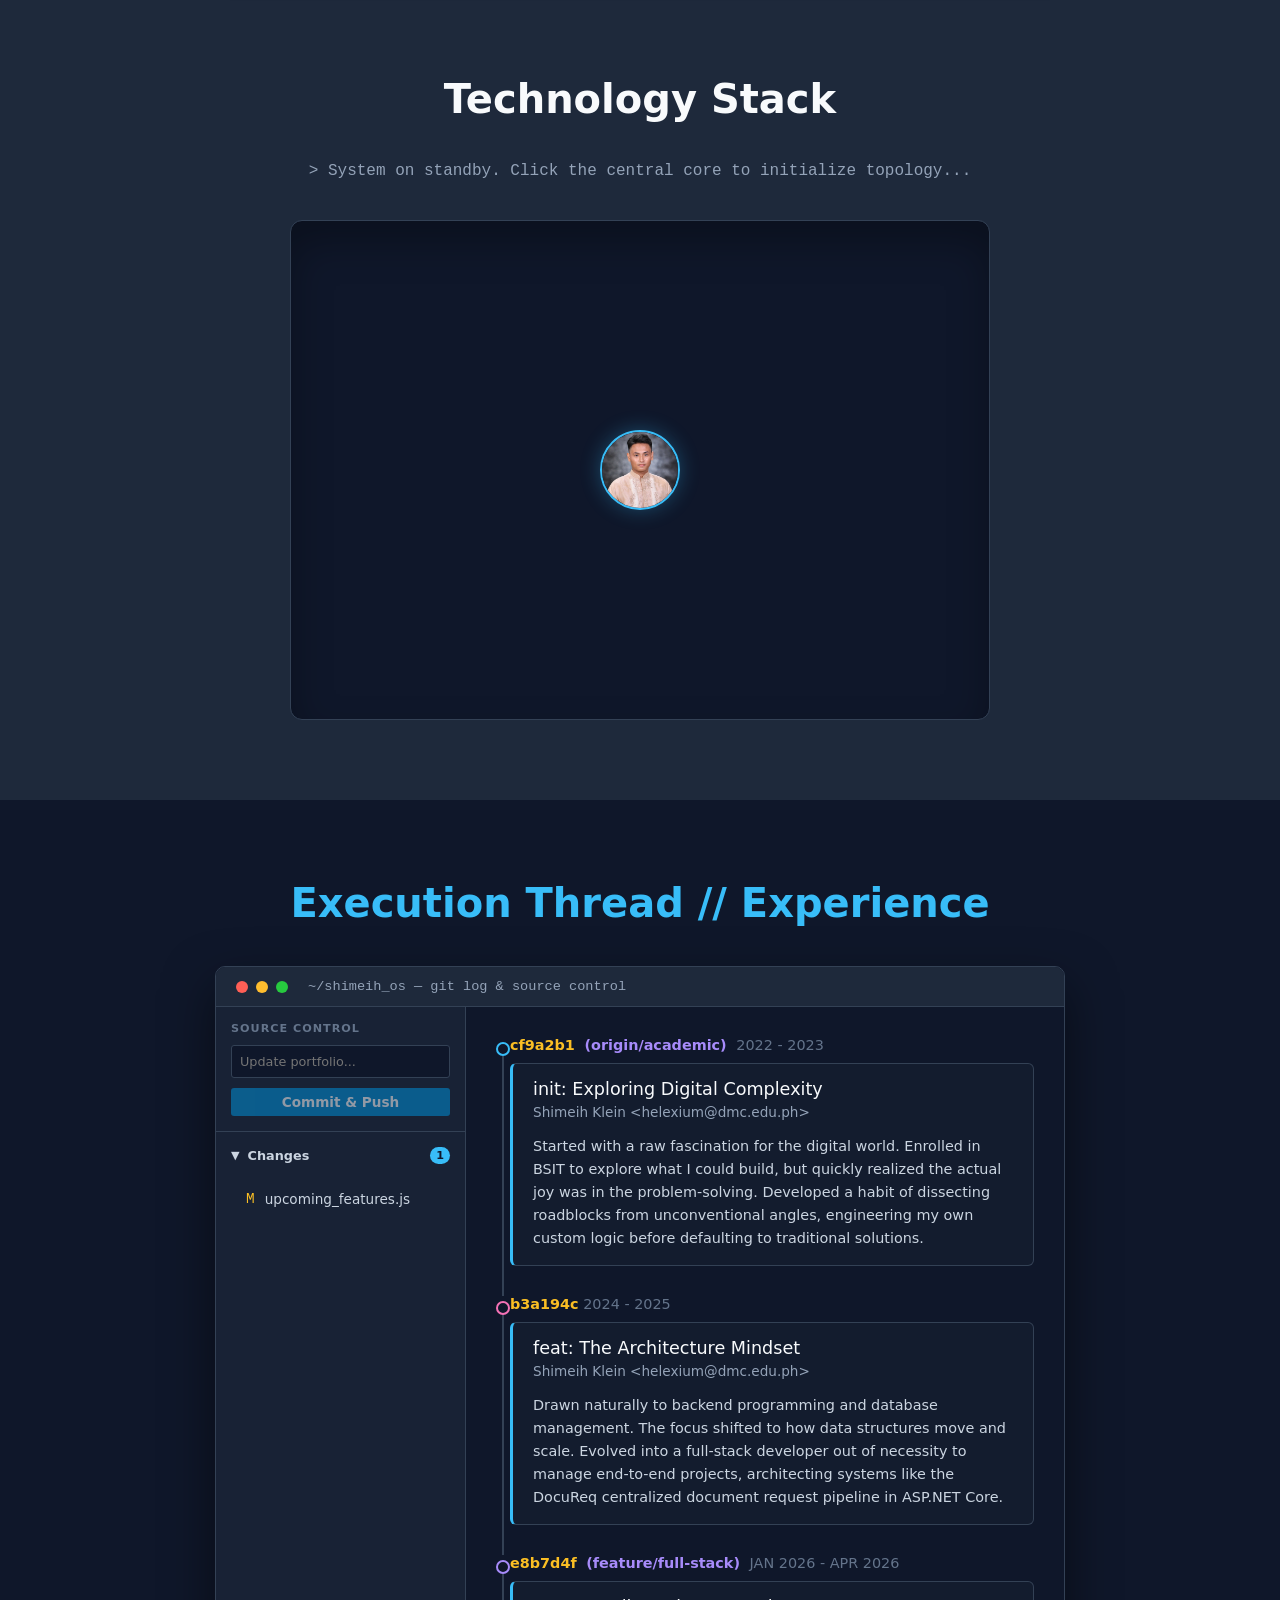
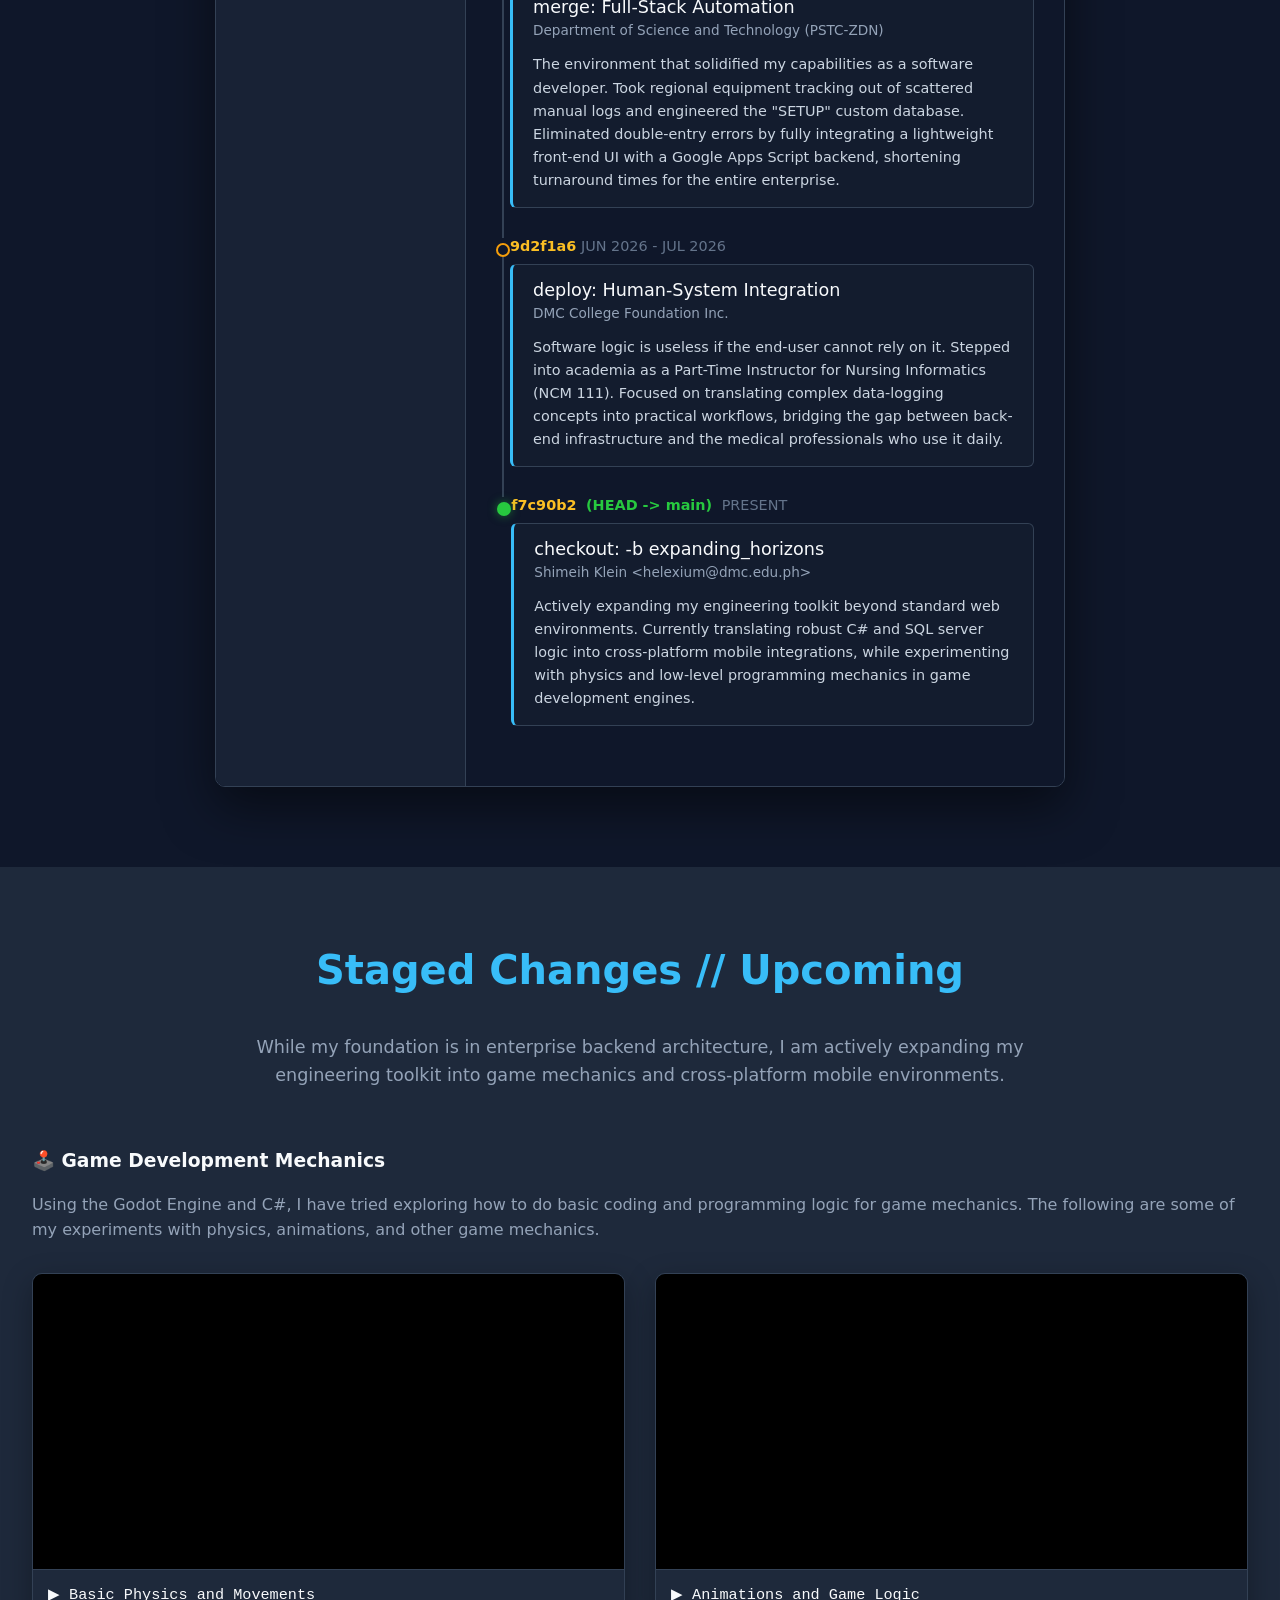
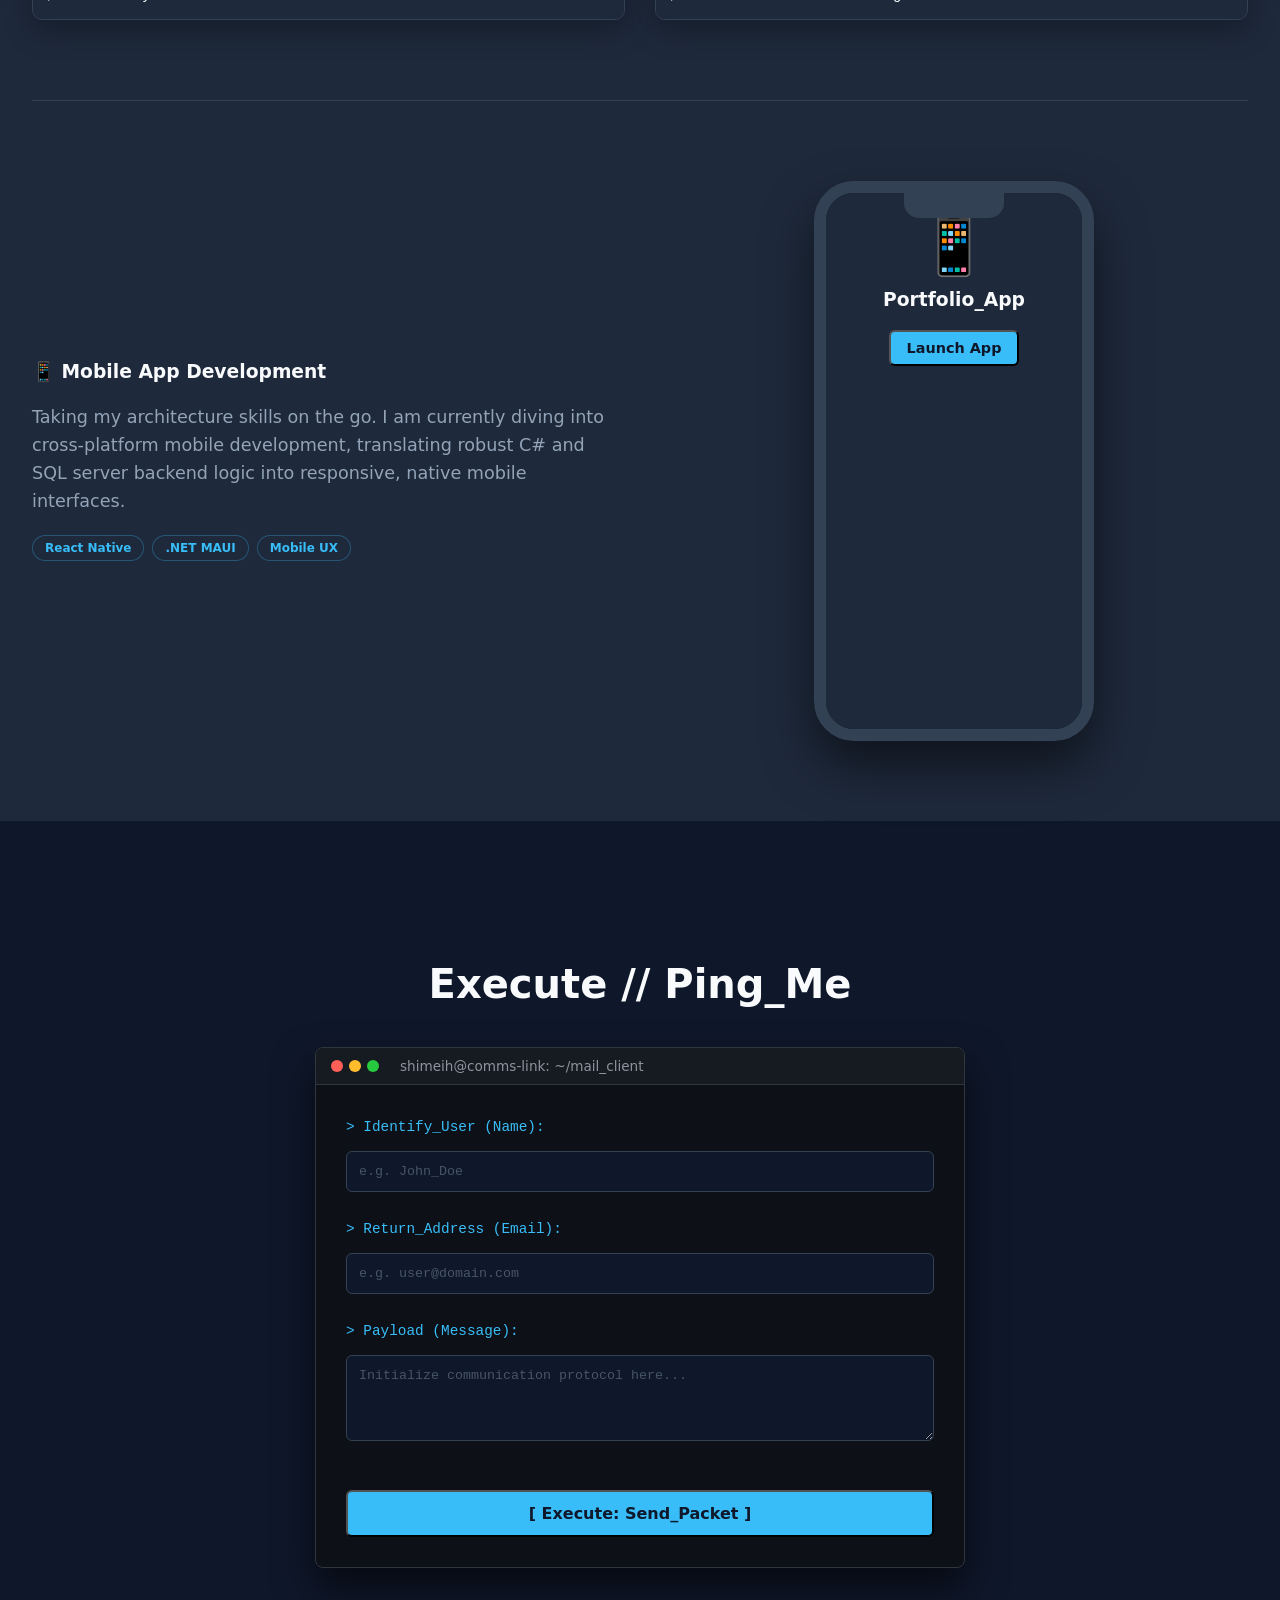
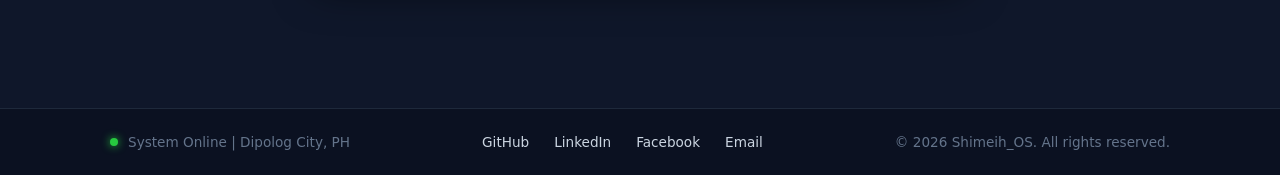
==== commit 22ffa2e6: "printer fix" ====
--- a/index.html
+++ b/index.html
@@ -664,6 +664,9 @@
           ~/shimeih_os/Print_Spooler.exe
         </div>
         <div style="display: flex; gap: 15px; align-items: center;">      
+          <!-- NEW: Explicit Download Button for Mobile -->
+          <button onclick="forceDownload()" style="background-color: #38bdf8; color: #0f172a; border: none; padding: 5px 12px; border-radius: 4px; font-weight: bold; cursor: pointer; font-size: 0.8rem; font-family: 'Consolas', monospace;">[📥 Download]</button>
+          
           <button onclick="closeCV()" style="background: none; border: none; color: #ff5f56; font-size: 1.5rem; cursor: pointer; font-weight: bold; line-height: 1;">×</button>
         </div>
       </div>
@@ -1575,6 +1578,16 @@
     navLinks.classList.remove('active');
   });
 });
+
+// --- FORCE NATIVE DOWNLOAD ---
+function forceDownload() {
+  const link = document.createElement('a');
+  link.href = 'Montefalcon_Resume.pdf'; // Must match your exact PDF file name
+  link.download = 'Shimeih_Montefalcon_CV.pdf'; // The name the file will save as
+  document.body.appendChild(link);
+  link.click();
+  document.body.removeChild(link);
+}
   </script>
 
 </body>
--- a/style.css
+++ b/style.css
@@ -2,6 +2,12 @@
 html {
   scroll-behavior: smooth;
   scroll-padding-top: 80px; /* Prevents the navbar from hiding the section headers */
+}
+
+html, body {
+  overflow-x: hidden !important;
+  width: 100%;
+  max-width: 100vw;
 }
 
 /* --- NAVIGATION BAR --- */
@@ -606,6 +612,15 @@
   transition: all 0.3s ease;
   box-shadow: 0 4px 15px rgba(0,0,0,0.5);
   transition: all 0.3s ease, bottom 0.1s linear;
+}
+
+.dev-btn, #reboot-btn {
+  max-width: 45vw !important; /* Prevents buttons from crossing the center of the screen */
+  font-size: clamp(0.6rem, 2.5vw, 0.85rem) !important; /* Scales text down on small screens */
+  padding: 10px 3vw !important;
+  white-space: nowrap;
+  text-overflow: ellipsis;
+  overflow: hidden;
 }
 
 .dev-btn:hover {
@@ -1996,18 +2011,21 @@
 
   /* --- FIX EXPERIENCE IDE WINDOW ON MOBILE --- */
   .ide-layout {
-    flex-direction: column !important; /* Forces the sidebar and body to stack vertically */
+    flex-direction: column !important;
+    flex-wrap: nowrap !important; 
   }
 
   .ide-sidebar {
-    width: 100% !important; /* Makes the sidebar take up the full width at the top */
-    border-right: none !important; /* Removes the desktop vertical divider line */
-    border-bottom: 1px solid #334155 !important; /* Adds a horizontal divider line instead */
+    width: 100% !important; 
+    flex: none !important;
+    border-right: none !important; /* Removes the desktop vertical line */
+    border-bottom: 1px solid #334155 !important; 
   }
 
   .ide-body {
-    padding: 15px !important; /* Reduces internal padding slightly so text fits better on phones */
     width: 100% !important;
+    flex: none !important;
+    padding: 20px !important; /* Slightly tighter padding for mobile screens */
     box-sizing: border-box !important;
   }
   
@@ -2015,4 +2033,60 @@
   .commit-content {
     overflow: hidden !important; 
   }
+  
+  /* Ensure the commit cards don't overflow the screen width */
+  .commit-content {
+    overflow: hidden !important; 
+  }
+
+  /* --- FIX PROFILE HEADER & TEXT ALIGNMENT ON MOBILE --- */
+  .profile-name-group {
+    display: flex !important;
+    flex-direction: column !important; /* Forces the picture ABOVE the name */
+    align-items: center !important;    /* Centers everything perfectly */
+    text-align: center !important;
+    gap: 15px !important;
+    width: 100% !important;
+  }
+
+  .profile-name-group h1 {
+    font-size: 2.2rem !important; /* Shrinks the text slightly */
+    text-align: center !important;
+    word-break: break-word !important; /* Prevents long names from spilling out */
+    line-height: 1.1 !important;
+  }
+
+  .hero-text {
+    display: flex !important;
+    flex-direction: column !important;
+    align-items: center !important;
+    text-align: center !important;
+    width: 100% !important;
+  }
+
+  .hero-text p, .hero-text h2 {
+    text-align: center !important;
+  }
+
+  .button-group-left {
+    justify-content: center !important;
+    width: 100% !important;
+  }
+
+  /* --- FIX MOBILE PDF PRINTER CUT-OFF --- */
+  .modal-content {
+    width: 100% !important; /* Maximize modal width on phones */
+    padding: 0 !important;
+  }
+  
+  .real-printed-cv {
+    width: 100% !important;
+    overflow-x: auto !important; /* Enables horizontal swiping */
+    -webkit-overflow-scrolling: touch !important; /* Smooth momentum scrolling on iOS */
+  }
+
+  .real-pdf-frame {
+    width: 100% !important;
+    min-width: 600px !important; /* Forces the PDF to render fully, allowing you to scroll to see the right side */
+  }
 }
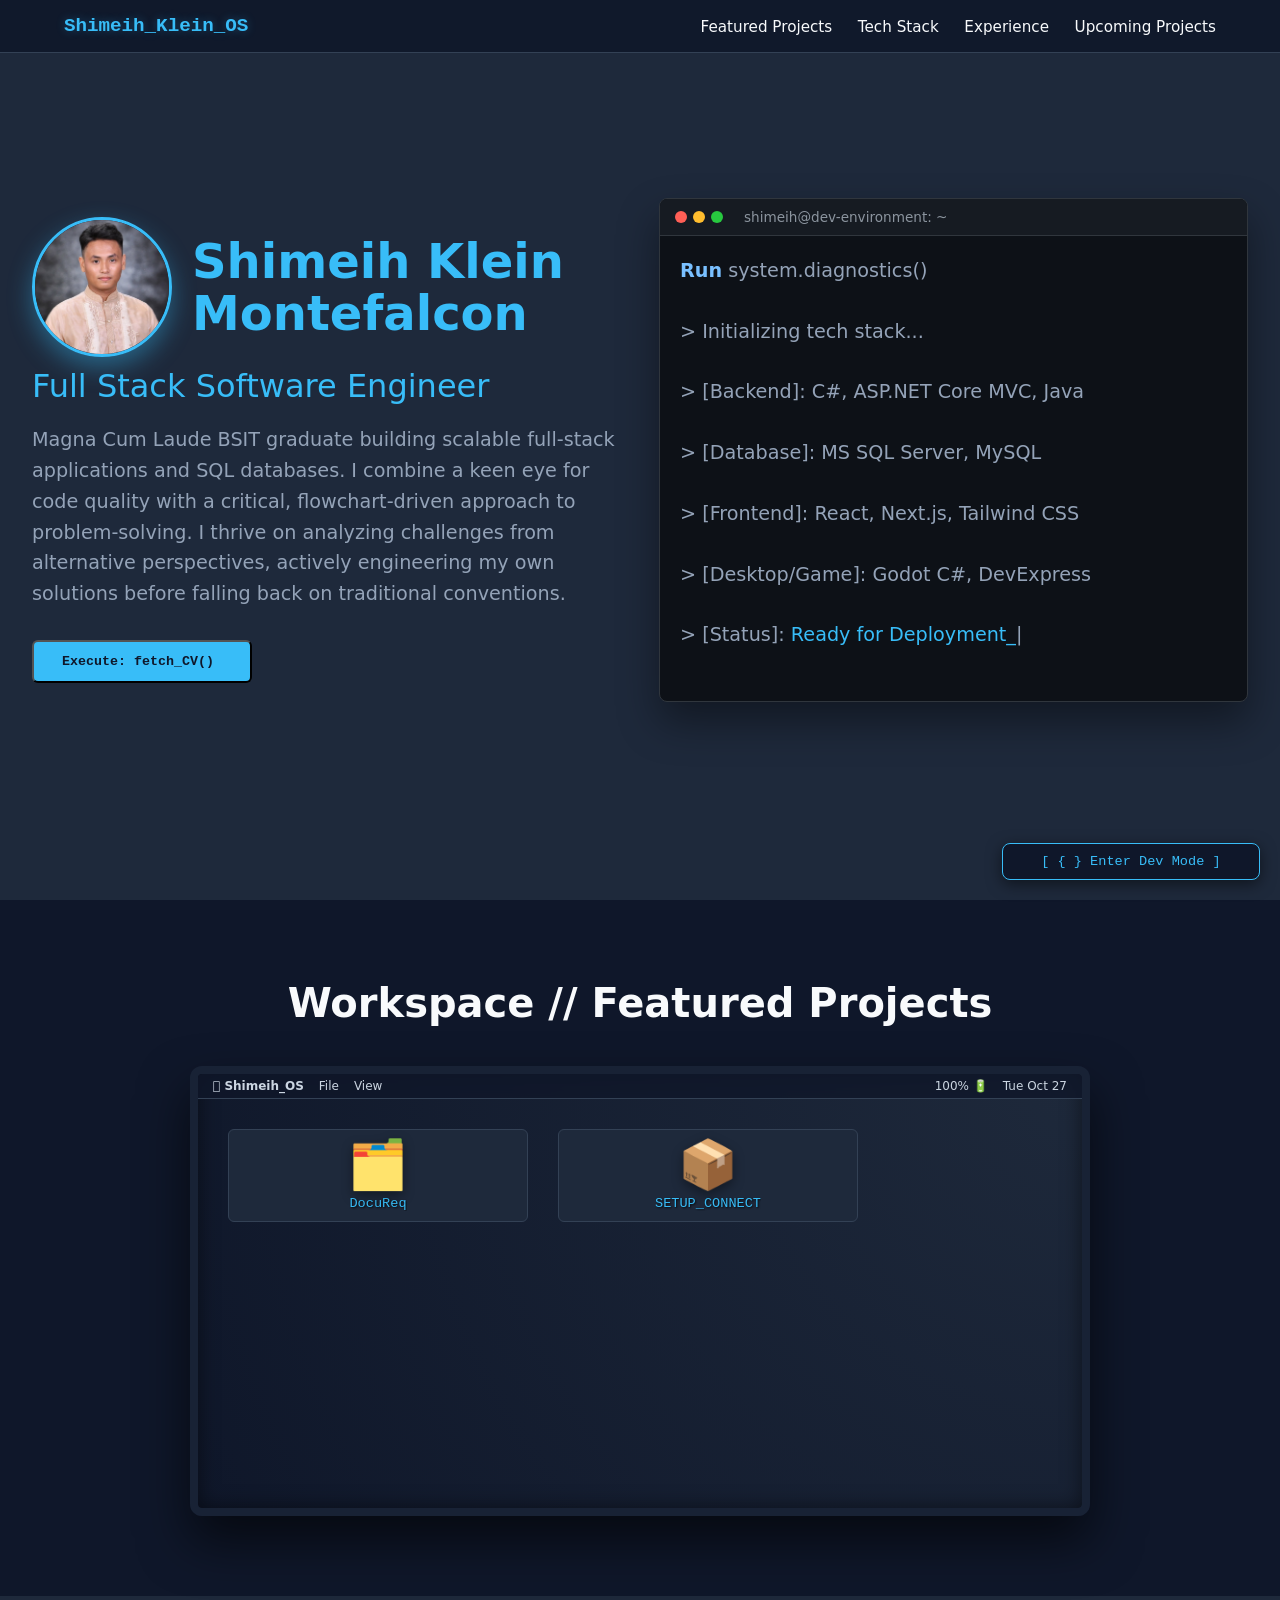
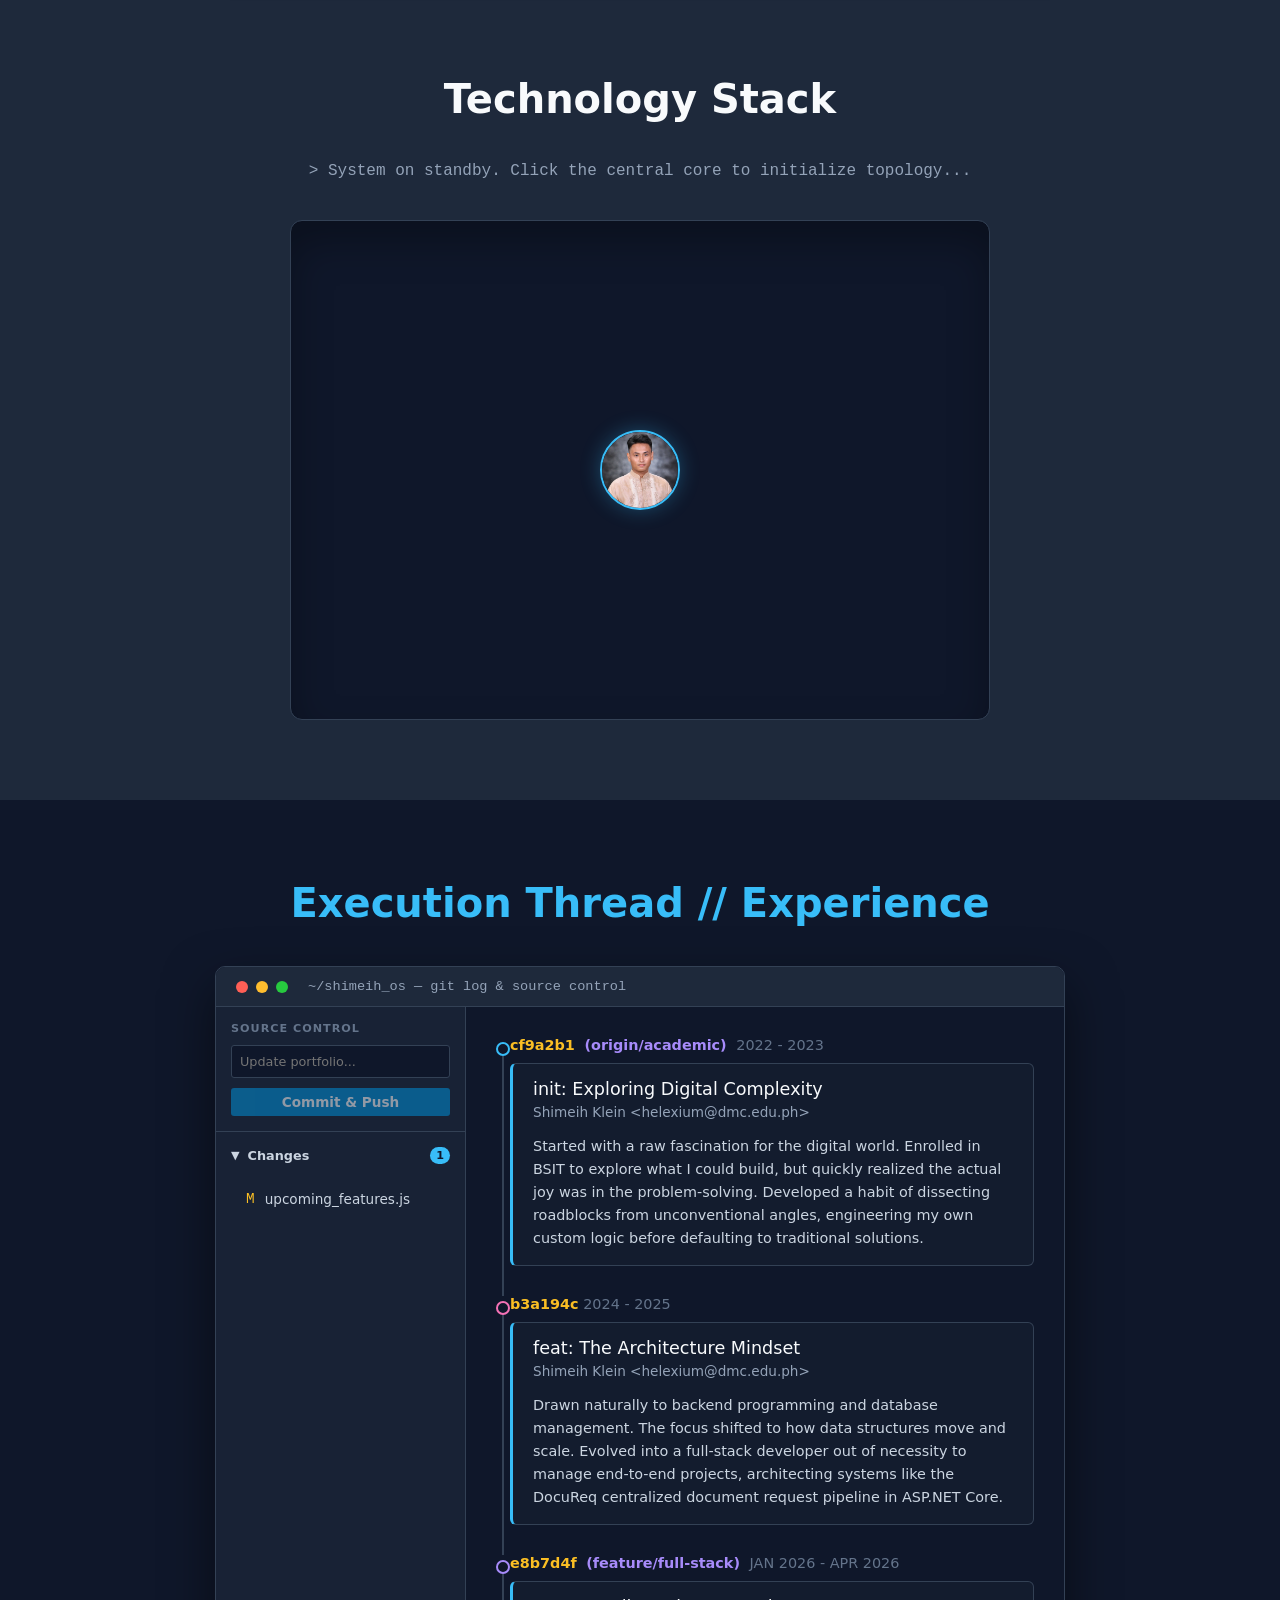
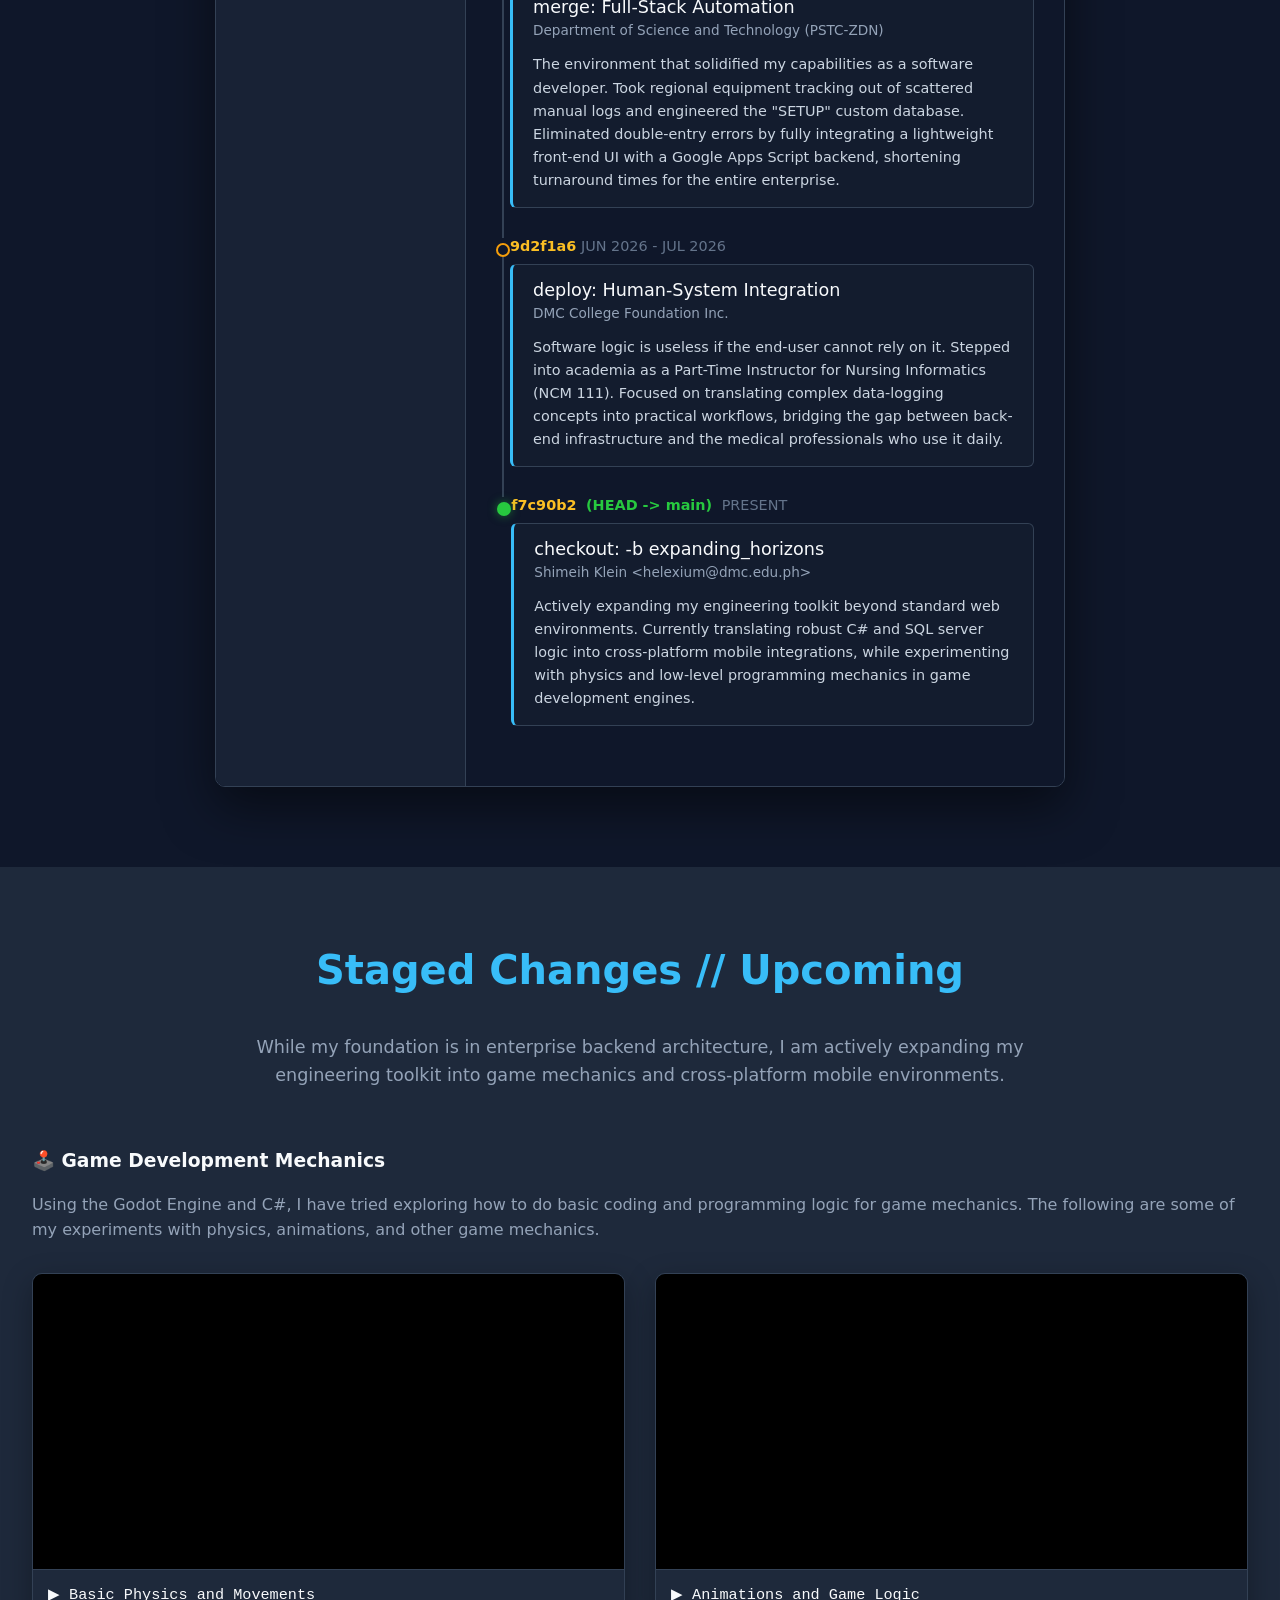
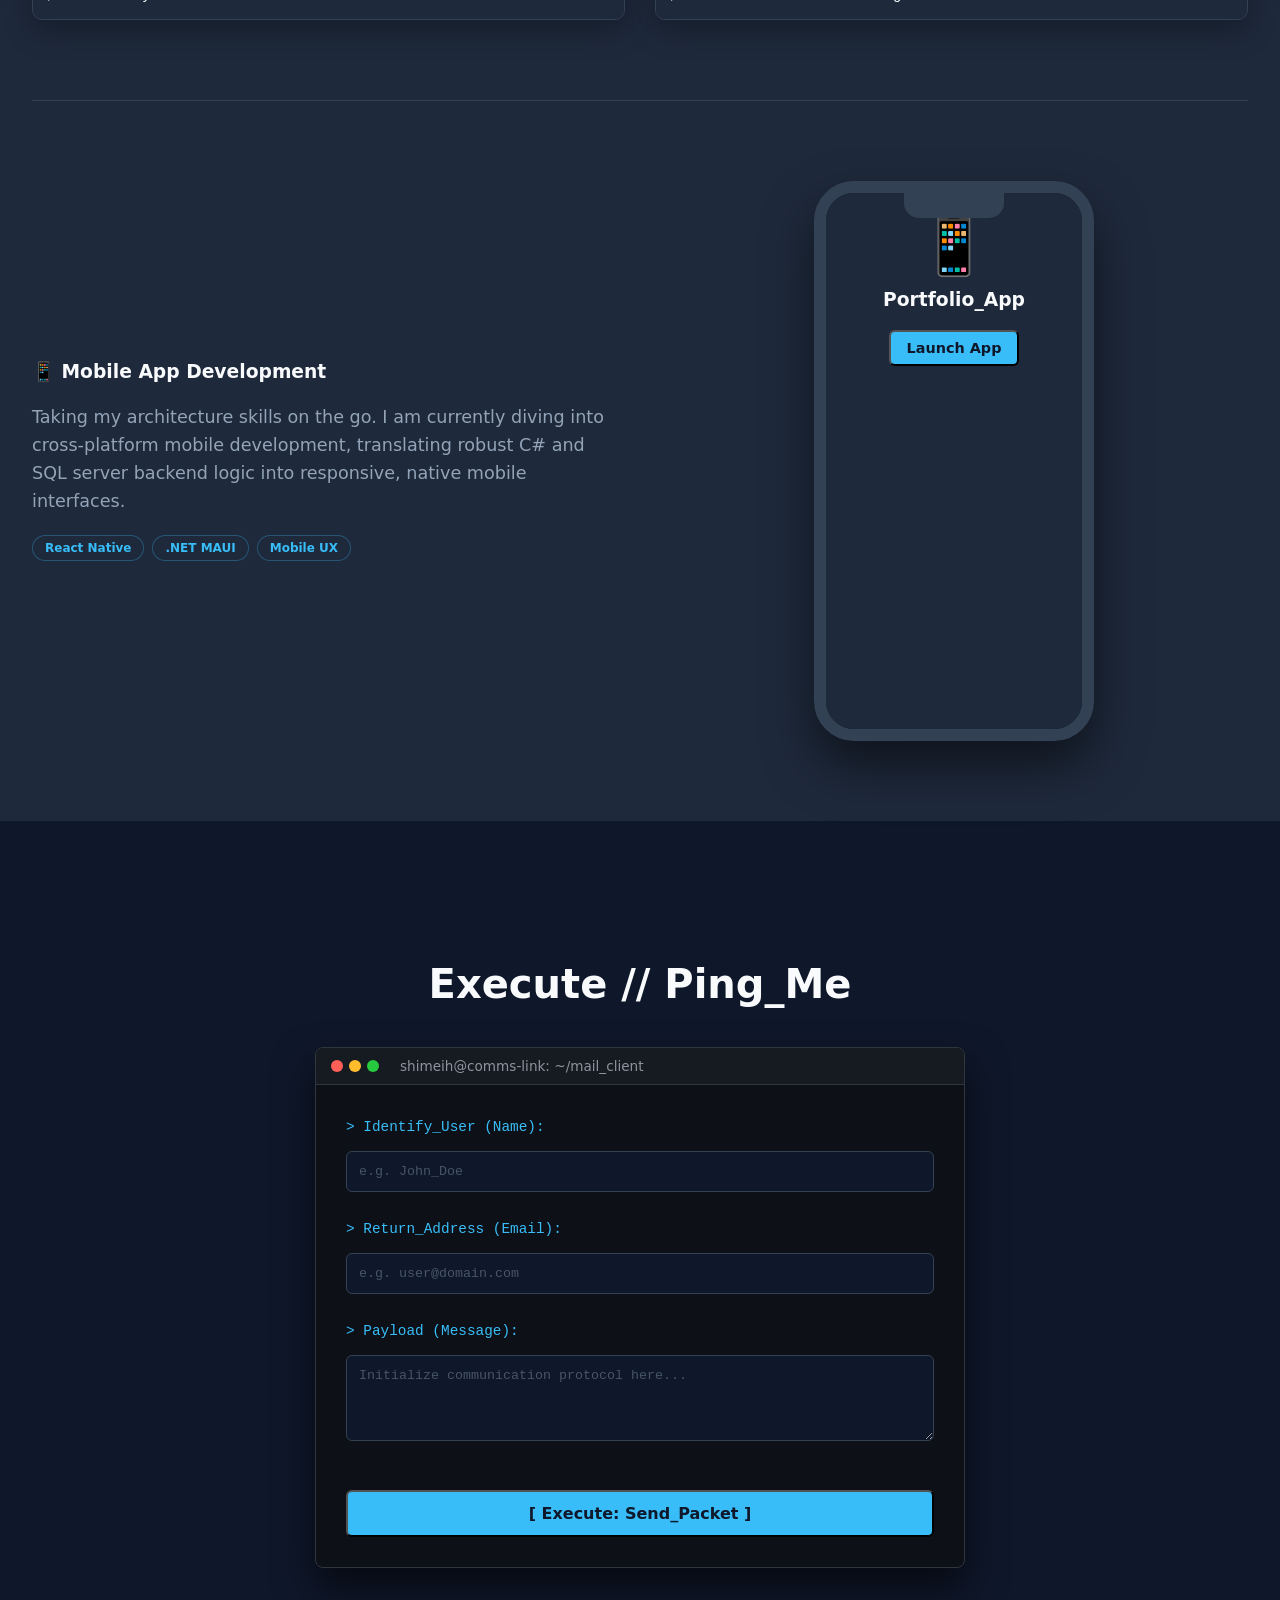
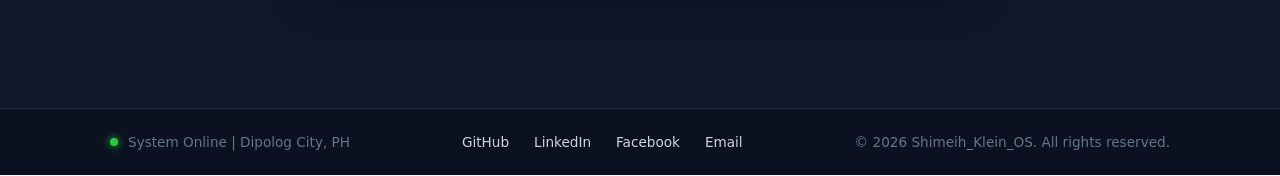
==== commit 85528750: "Mobile respnsiveness fix, and screen sizes adjustment" ====
--- a/index.html
+++ b/index.html
@@ -620,7 +620,7 @@
       </div>
       
       <div class="footer-copyright">
-        © 2026 Shimeih_OS. All rights reserved.
+        © 2026 Shimeih_Klein_OS. All rights reserved.
       </div>
       
     </div>
@@ -664,8 +664,11 @@
           ~/shimeih_os/Print_Spooler.exe
         </div>
         <div style="display: flex; gap: 15px; align-items: center;">      
-          <!-- NEW: Explicit Download Button for Mobile -->
-          <button onclick="forceDownload()" style="background-color: #38bdf8; color: #0f172a; border: none; padding: 5px 12px; border-radius: 4px; font-weight: bold; cursor: pointer; font-size: 0.8rem; font-family: 'Consolas', monospace;">[📥 Download]</button>
+          
+        <!-- Sleek Icon-Only Mobile Download Button -->
+        <button onclick="forceDownload()" title="Download CV" style="background-color: #38bdf8; color: #0f172a; border: none; width: 36px; height: 36px; border-radius: 6px; cursor: pointer; display: flex; align-items: center; justify-content: center; font-size: 1.2rem; flex-shrink: 0; padding: 0; box-shadow: 0 4px 6px rgba(0,0,0,0.3);">
+          📥
+        </button>
           
           <button onclick="closeCV()" style="background: none; border: none; color: #ff5f56; font-size: 1.5rem; cursor: pointer; font-weight: bold; line-height: 1;">×</button>
         </div>
--- a/style.css
+++ b/style.css
@@ -2089,4 +2089,94 @@
     width: 100% !important;
     min-width: 600px !important; /* Forces the PDF to render fully, allowing you to scroll to see the right side */
   }
+
+  /* --- FIX PROJECT MODAL TITLE OVERLAP --- */
+  #modal-title {
+    padding-right: 40px !important; /* Pushes the title text away from the red X button */
+    font-size: 1.3rem !important; /* Scales down the font slightly for mobile */
+    line-height: 1.4 !important;
+  }
+
+  /* --- FIX MOBILE PHONE MOCKUP SCALING --- */
+  .phone-container {
+    margin-bottom: 60px !important; /* Adds padding so it clears the floating system buttons */
+    overflow: hidden;
+  }
+  
+  .phone-frame {
+    transform: scale(0.85); /* Shrinks the massive phone to 85% size so it fits perfectly */
+    transform-origin: top center;
+  }
+
+  /* ========================================= */
+  /* --- THE REAL MOBILE MODALS OVERHAUL --- */
+  /* ========================================= */
+
+  /* 1. PROJECT MODAL FIXES (Fixes Image 88811) */
+  #project-modal .modal-content {
+    width: 92% !important;
+    padding: 20px !important;
+    max-height: 85vh !important;
+    overflow-y: auto !important;
+  }
+
+  #modal-title {
+    font-size: 1.15rem !important; /* Smaller, professional font */
+    padding-right: 40px !important; /* Prevents text from hitting the red X */
+    line-height: 1.4 !important;
+    white-space: normal !important;
+    word-wrap: break-word !important;
+    margin-top: 5px !important;
+  }
+
+  #project-modal .modal-gallery {
+    height: 220px !important; /* Prevents the image from taking over the screen */
+    margin-bottom: 15px !important;
+  }
+
+  #modal-desc {
+    font-size: 0.95rem !important;
+    line-height: 1.5 !important;
+  }
+
+  /* 2. CV PRINTER MODAL FIXES (Fixes Image 88803) */
+  #cv-modal .modal-content {
+    width: 96% !important;
+    height: 85vh !important;
+  }
+
+  /* The Header Bar of the CV Modal */
+  #cv-modal .modal-content > div:first-child {
+    flex-wrap: wrap !important; /* Allows buttons to drop to a new line if cramped */
+    gap: 12px !important;
+    padding: 15px !important;
+  }
+
+  /* The Terminal Text (Print_Spooler.exe) */
+  #cv-modal .modal-content > div:first-child > div:first-child {
+    font-size: 0.85rem !important;
+    white-space: normal !important;
+    word-break: break-all !important; /* Forces the long .exe path to wrap natively */
+  }
+
+  /* The Button Group (Download & Close) */
+  #cv-modal .modal-content > div:first-child > div:last-child {
+    width: 100% !important;
+    justify-content: flex-end !important; /* Pushes the buttons neatly to the right */
+  }
+
+  .real-pdf-frame {
+    min-width: 600px !important; 
+  }
+
+  /* 3. PHONE APP MOCKUP FIX (Perfect Centering) */
+  .phone-container {
+    width: 100% !important; /* Forces container to span full width of screen */
+    display: flex !important;
+    justify-content: center !important; /* Locks the phone exactly in the middle */
+    align-items: center !important;
+    margin: 20px auto 60px auto !important;
+    transform: scale(0.75) !important; 
+    transform-origin: top center !important;
+  }
 }
